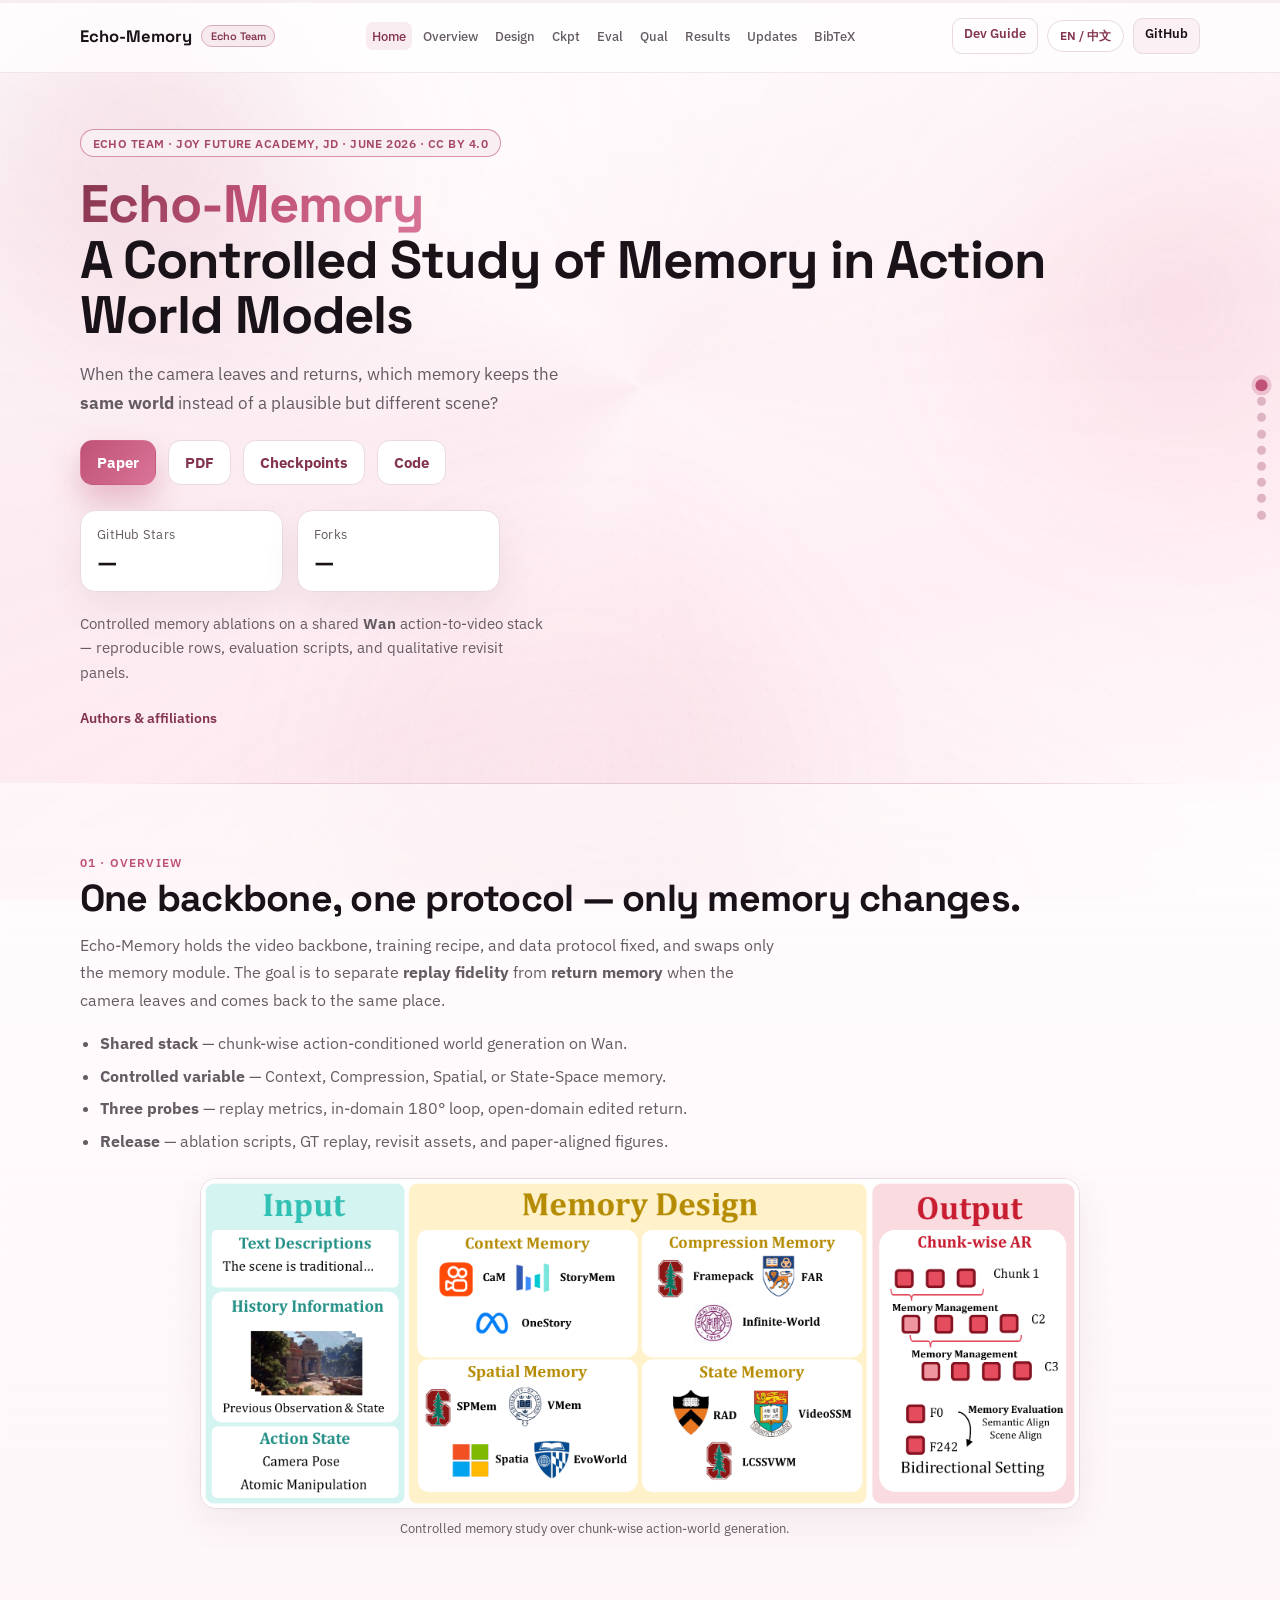
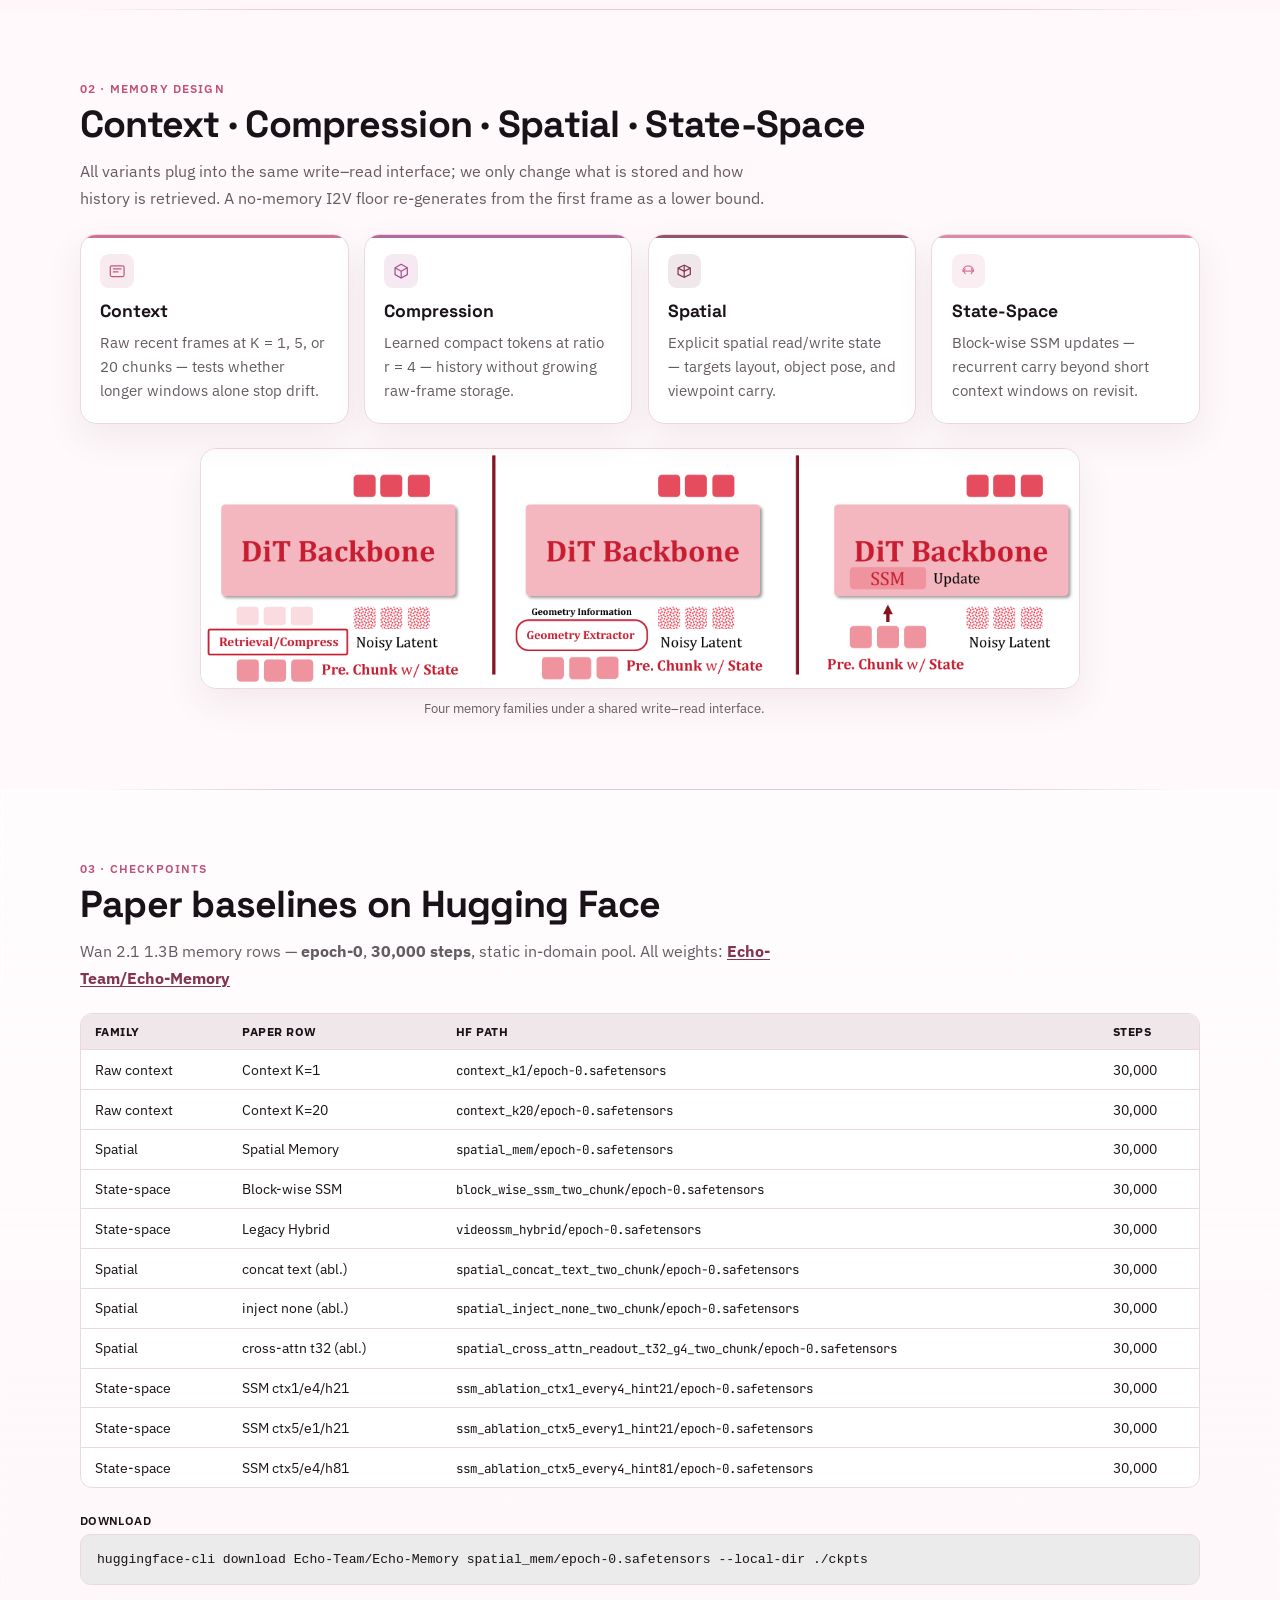
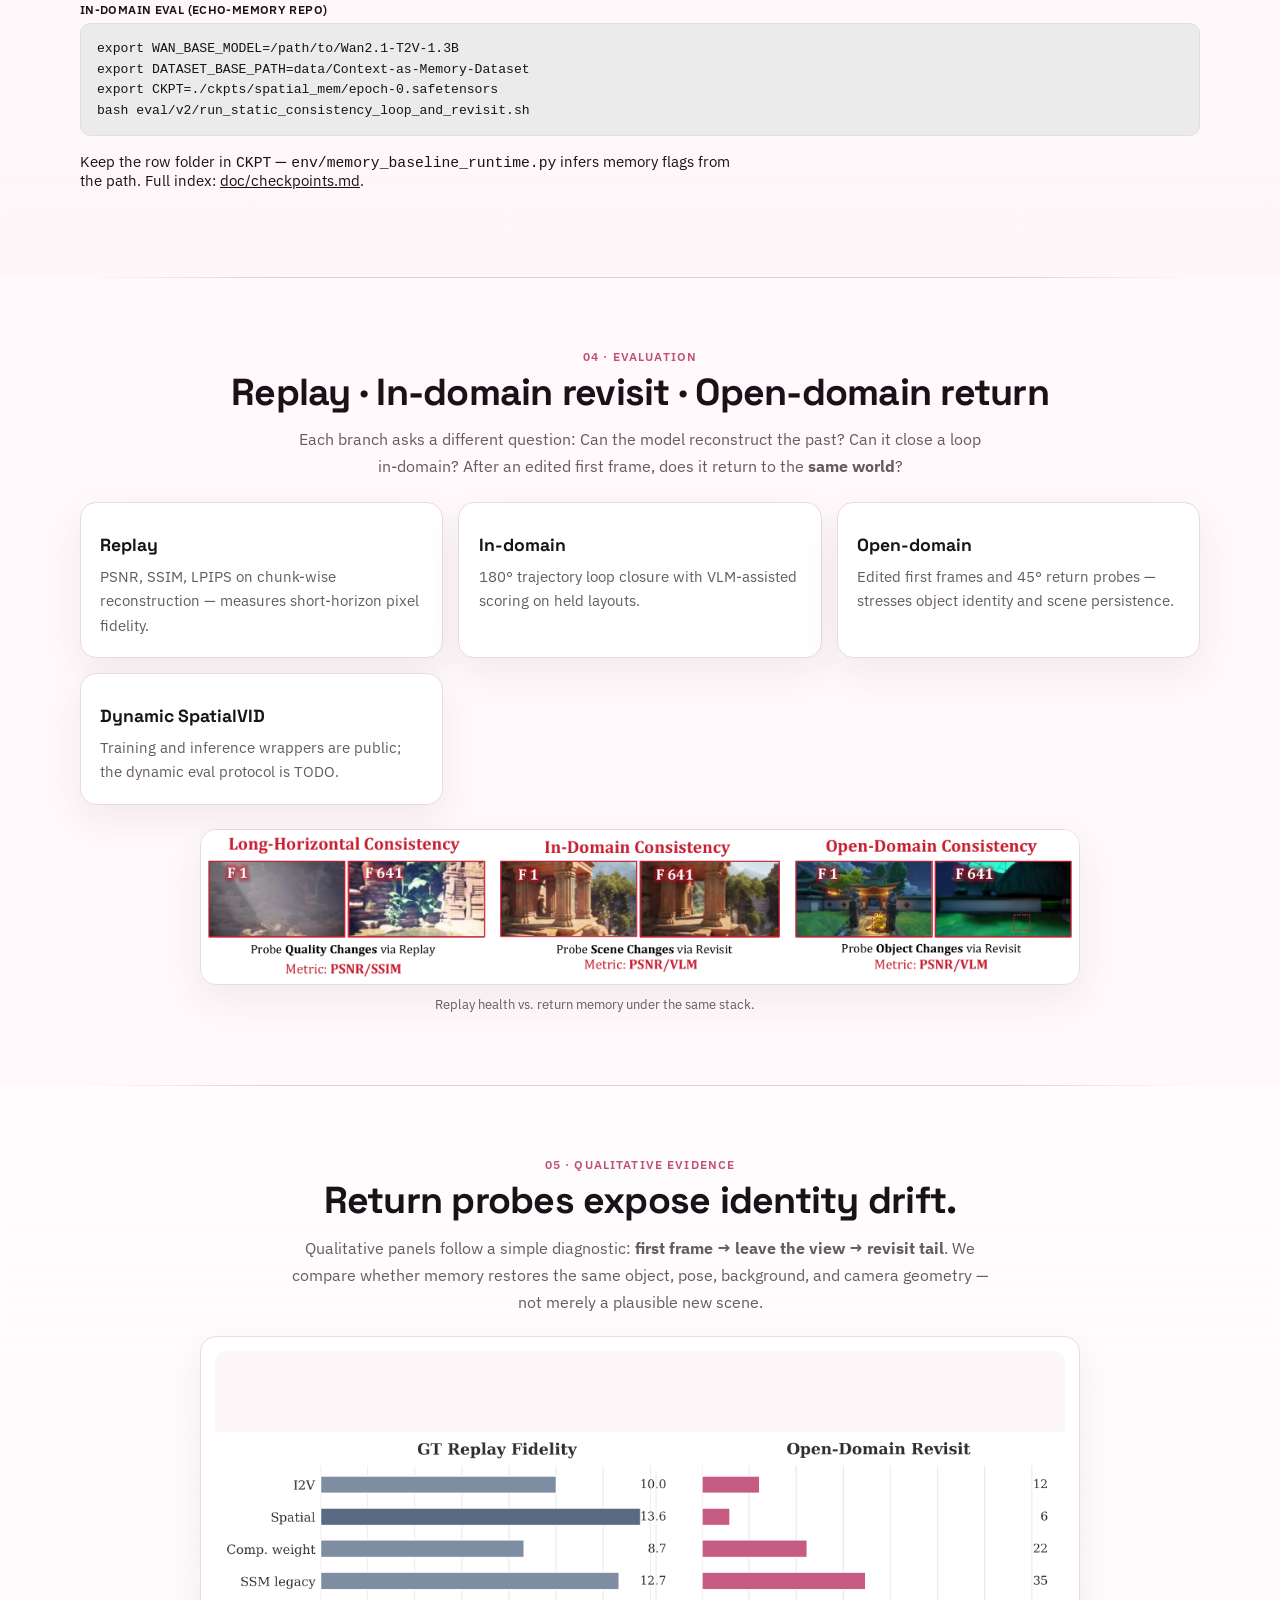
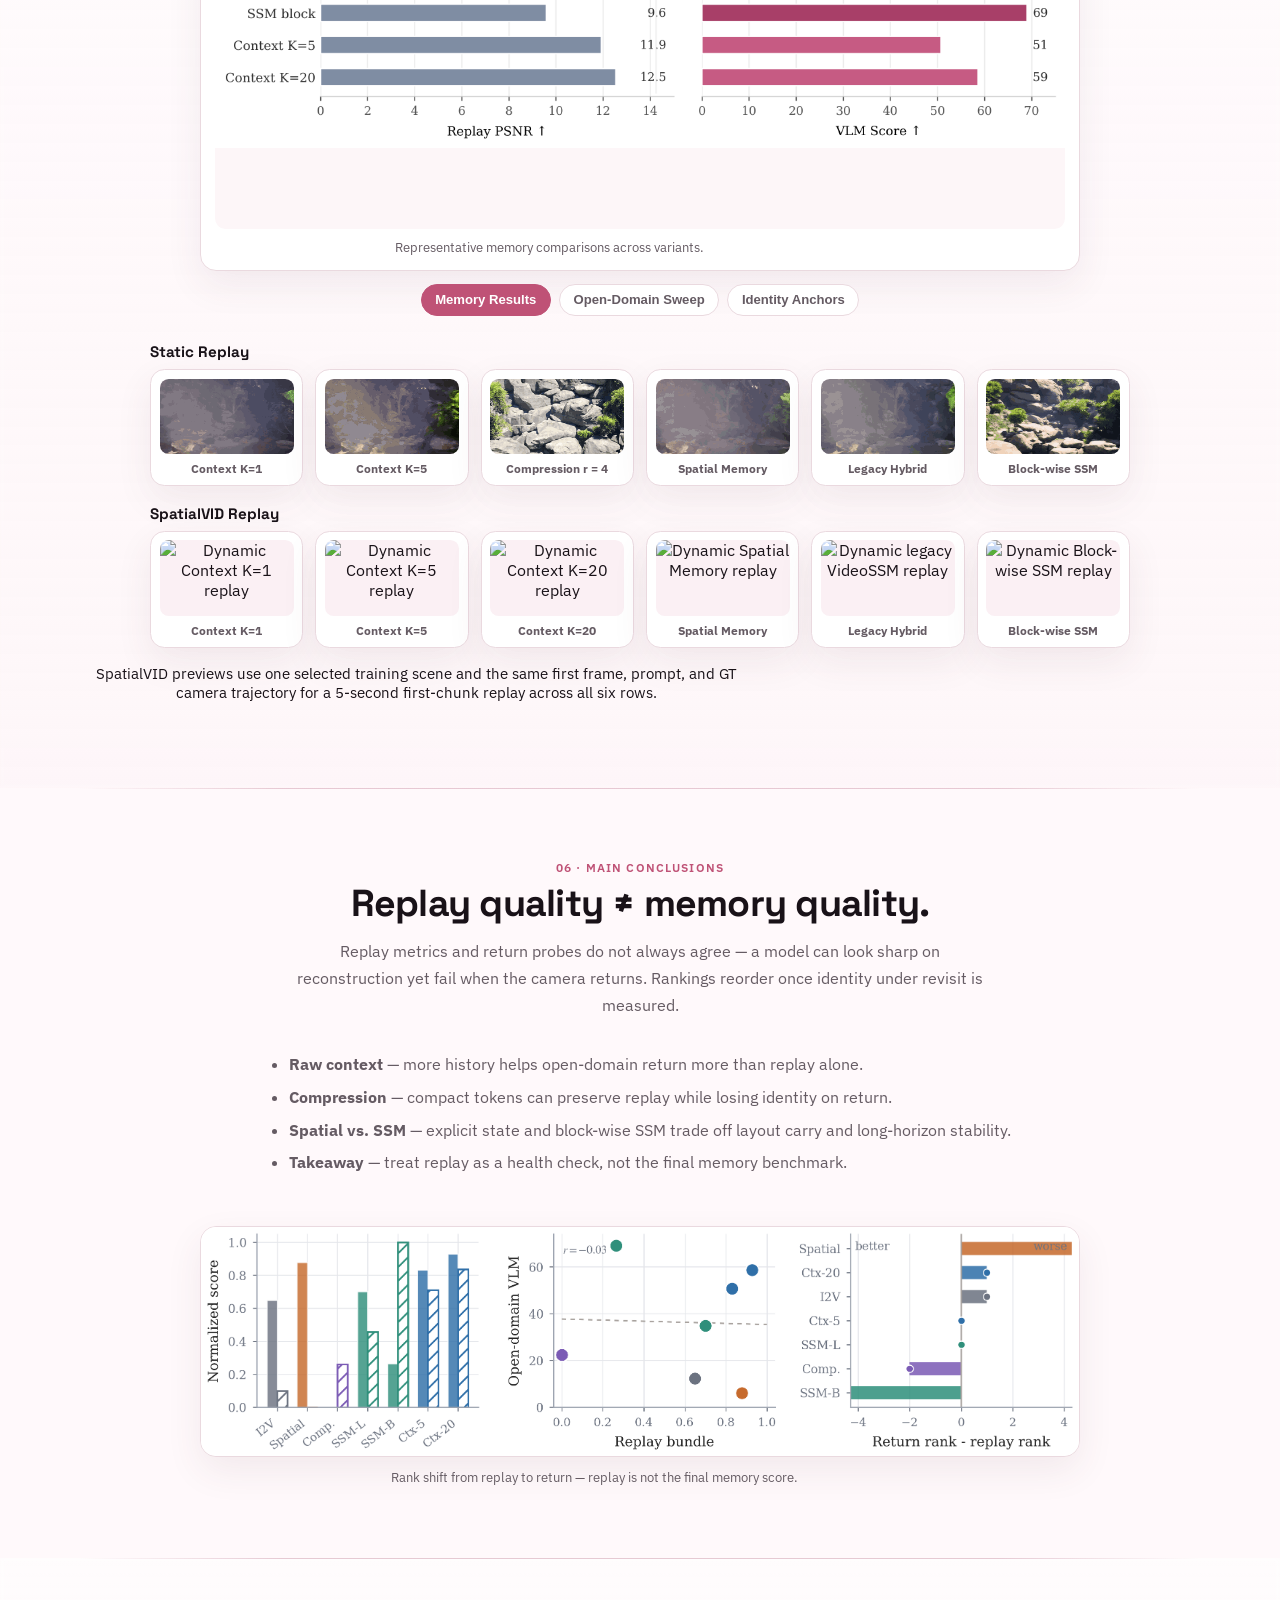
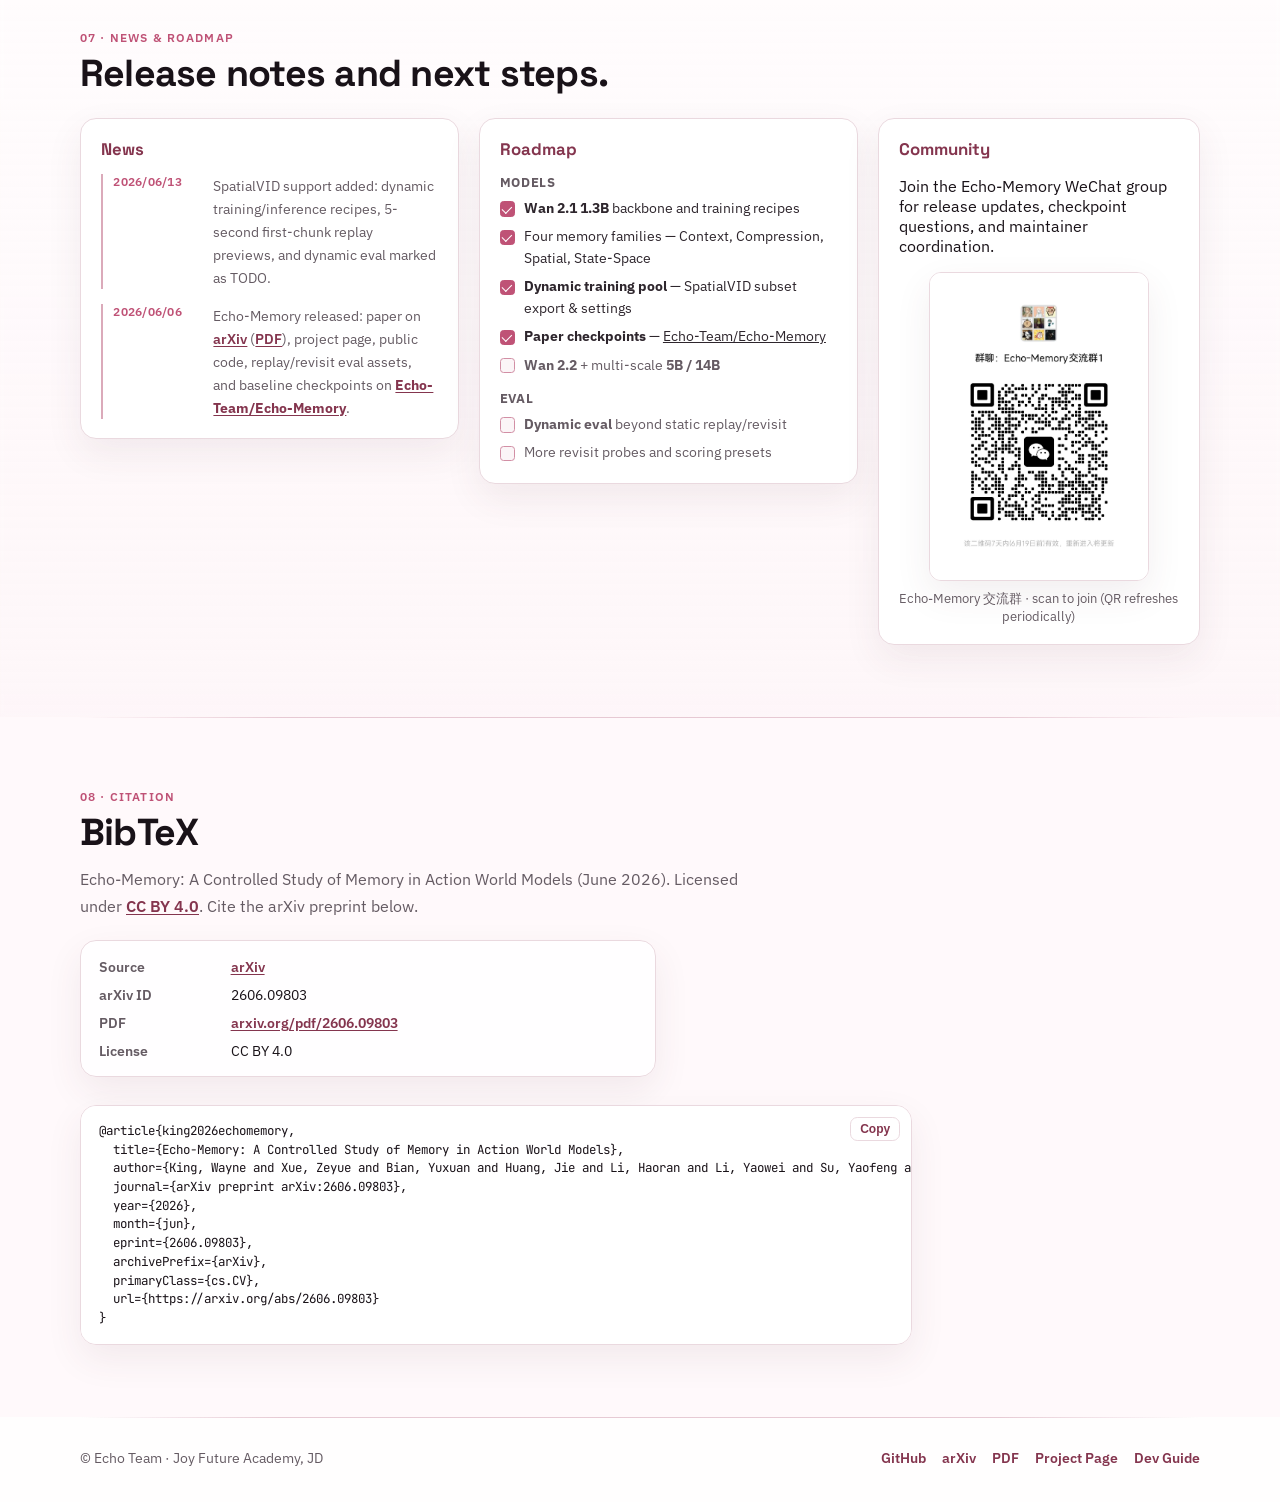
==== docs/index.html @ e94f766c "Correct release news date Co-authored-by: Cursor <cursoragent@cursor.com>" ====
<!DOCTYPE html>
<html lang="en">
<head>
  <meta charset="utf-8" />
  <meta name="viewport" content="width=device-width, initial-scale=1" />
  <title>Echo-Memory | Echo Team</title>
  <meta
    name="description"
    content="Echo-Memory: A controlled study of memory mechanisms in action-conditioned world models."
  />
  <link rel="preconnect" href="https://fonts.googleapis.com" />
  <link rel="preconnect" href="https://fonts.gstatic.com" crossorigin />
  <link
    href="https://fonts.googleapis.com/css2?family=Space+Grotesk:wght@400;500;600;700&family=IBM+Plex+Sans:wght@400;500;600;700&family=JetBrains+Mono:wght@400;600&display=swap"
    rel="stylesheet"
  />
  <link rel="stylesheet" href="style.css?v=dev-i18n-v1" />
</head>
<body>
  <div class="scroll-progress" aria-hidden="true"><span class="scroll-progress__bar"></span></div>
  <!-- arXiv: https://arxiv.org/abs/2606.09803 -->
  <div class="page-shell">
    <div class="ambient-bg" aria-hidden="true">
      <div class="ambient-orb ambient-orb--rose"></div>
      <div class="ambient-orb ambient-orb--blush"></div>
      <div class="ambient-orb ambient-orb--pearl"></div>
      <div class="ambient-shimmer"></div>
    </div>
    <header class="top-nav" role="banner">
      <div class="container top-nav__inner">
        <a class="brand" href="#hero">
          <span class="brand-name">Echo-Memory</span>
          <span class="brand-team">Echo Team</span>
        </a>
        <nav class="nav-links" aria-label="Sections">
          <a class="nav-link" href="#hero" data-nav="hero">Home</a>
          <a class="nav-link" href="#overview" data-nav="overview">Overview</a>
          <a class="nav-link" href="#design" data-nav="design">Design</a>
          <a class="nav-link" href="#checkpoints" data-nav="checkpoints">Checkpoints</a>
          <a class="nav-link" href="#evaluation" data-nav="evaluation">Eval</a>
          <a class="nav-link" href="#evidence" data-nav="evidence">Evidence</a>
          <a class="nav-link" href="#findings" data-nav="findings">Results</a>
          <a class="nav-link" href="#updates" data-nav="updates">Updates</a>
          <a class="nav-link" href="#bibtex" data-nav="bibtex">BibTeX</a>
        </nav>
        <div class="nav-actions">
          <a class="action-btn action-btn--ghost" href="developer.html" data-i18n="nav.developer">Developer Guide</a>
          <button type="button" class="lang-toggle" id="lang-toggle" data-i18n-attr="aria-label:lang.switch" aria-label="Switch language">
            <span data-lang-current>EN</span> / <span data-lang-alt>中文</span>
          </button>
          <a
            class="action-btn"
            href="https://github.com/Echo-Team-Joy-Future-Academy-JD/Echo-Memory"
            target="_blank"
            rel="noopener noreferrer"
            data-i18n="nav.github"
          >GitHub</a>
          <button
            type="button"
            class="nav-toggle"
            aria-expanded="false"
            aria-controls="nav-menu-mobile"
            id="nav-toggle"
          >
            <span class="sr-only">Menu</span>
            <span></span><span></span><span></span>
          </button>
        </div>
      </div>
      <div class="nav-mobile container" id="nav-menu-mobile" hidden>
        <a class="nav-link" href="#hero" data-nav="hero">Home</a>
        <a class="nav-link" href="#overview" data-nav="overview">Overview</a>
        <a class="nav-link" href="#design" data-nav="design">Design</a>
        <a class="nav-link" href="#checkpoints" data-nav="checkpoints">Checkpoints</a>
        <a class="nav-link" href="#evaluation" data-nav="evaluation">Eval</a>
        <a class="nav-link" href="#evidence" data-nav="evidence">Evidence</a>
        <a class="nav-link" href="#findings" data-nav="findings">Results</a>
        <a class="nav-link" href="#updates" data-nav="updates">Updates</a>
        <a class="nav-link" href="developer.html" data-i18n="nav.developer">Developer Guide</a>
        <a class="nav-link" href="#bibtex" data-nav="bibtex">BibTeX</a>
      </div>
    </header>

    <aside class="slide-dots" aria-label="Section navigation">
      <button type="button" class="is-active" data-slide="hero" data-label="Home" aria-label="Home"></button>
      <button type="button" data-slide="overview" data-label="Overview" aria-label="Overview"></button>
      <button type="button" data-slide="design" data-label="Design" aria-label="Design"></button>
      <button type="button" data-slide="checkpoints" data-label="Checkpoints" aria-label="Checkpoints"></button>
      <button type="button" data-slide="evaluation" data-label="Eval" aria-label="Evaluation"></button>
      <button type="button" data-slide="evidence" data-label="Evidence" aria-label="Evidence"></button>
      <button type="button" data-slide="findings" data-label="Results" aria-label="Results"></button>
      <button type="button" data-slide="updates" data-label="Updates" aria-label="Updates"></button>
      <button type="button" data-slide="bibtex" data-label="BibTeX" aria-label="BibTeX"></button>
    </aside>

    <button type="button" class="back-top" id="back-top" data-i18n-attr="aria-label:backtop" aria-label="Back to top" hidden>
      <svg width="18" height="18" viewBox="0 0 24 24" fill="none" aria-hidden="true">
        <path d="M12 19V5M12 5l-6 6M12 5l6 6" stroke="currentColor" stroke-width="2" stroke-linecap="round" stroke-linejoin="round"/>
      </svg>
    </button>

    <div class="lightbox" id="lightbox" hidden role="dialog" aria-modal="true" data-i18n-attr="aria-label:lightbox.label" aria-label="Expanded figure">
      <button type="button" class="lightbox__close" data-i18n-attr="aria-label:lightbox.close" aria-label="Close">&times;</button>
      <figure class="lightbox__inner">
        <img src="" alt="" id="lightbox-img" />
        <figcaption id="lightbox-caption"></figcaption>
      </figure>
    </div>

    <main id="main-content">
      <section id="hero" class="section section--compact reveal" data-section="hero">
        <div class="container hero hero--single">
          <div>
            <div class="hero-badge" data-i18n="hero.badge">Echo Team · Joy Future Academy, JD · June 2026 · CC BY 4.0</div>
            <h1 class="hero-title">
              <span class="hero-highlight">Echo-Memory</span>
              <br />
              <span data-i18n="hero.title.line2">A Controlled Study of Memory in Action World Models</span>
            </h1>
            <p class="hero-subtitle" data-i18n-html="hero.subtitle">
              When the camera leaves and returns, which memory keeps the <strong>same world</strong>
              instead of a plausible but different scene?
            </p>
            <div class="hero-cta-group">
              <a
                class="cta cta--primary"
                href="https://arxiv.org/abs/2606.09803"
                target="_blank"
                rel="noopener noreferrer"
                data-i18n="hero.cta.paper"
              >Paper</a>
              <a
                class="cta cta--secondary"
                href="https://arxiv.org/pdf/2606.09803"
                target="_blank"
                rel="noopener noreferrer"
                data-i18n="hero.cta.pdf"
              >PDF</a>
              <a
                class="cta cta--secondary"
                href="https://huggingface.co/Echo-Team/Echo-Memory"
                target="_blank"
                rel="noopener noreferrer"
                data-i18n="hero.cta.ckpt"
              >Checkpoints</a>
              <a
                class="cta cta--secondary"
                href="https://github.com/Echo-Team-Joy-Future-Academy-JD/Echo-Memory"
                target="_blank"
                rel="noopener noreferrer"
                data-i18n="hero.cta.code"
              >Code</a>
            </div>

            <div class="metrics-grid metrics-grid--duo">
              <a
                class="metric-card"
                href="https://github.com/Echo-Team-Joy-Future-Academy-JD/Echo-Memory/stargazers"
                target="_blank"
                rel="noopener noreferrer"
                data-badge-url="https://img.shields.io/github/stars/Echo-Team-Joy-Future-Academy-JD/Echo-Memory.json"
              >
                <span class="metric-label" data-i18n="hero.metric.stars">GitHub Stars</span>
                <strong class="metric-value" data-metric-value data-fallback="—">—</strong>
              </a>
              <a
                class="metric-card"
                href="https://github.com/Echo-Team-Joy-Future-Academy-JD/Echo-Memory/network/members"
                target="_blank"
                rel="noopener noreferrer"
                data-badge-url="https://img.shields.io/github/forks/Echo-Team-Joy-Future-Academy-JD/Echo-Memory.json"
              >
                <span class="metric-label" data-i18n="hero.metric.forks">Forks</span>
                <strong class="metric-value" data-metric-value data-fallback="—">—</strong>
              </a>
            </div>

            <p class="hero-note" data-i18n-html="hero.note">
              Controlled memory ablations on a shared <strong>Wan</strong> action-to-video stack —
              reproducible rows, evaluation scripts, and qualitative revisit panels.
            </p>

            <details class="authors-fold">
              <summary data-i18n="hero.authors.summary">Authors &amp; affiliations</summary>
              <p class="authors">
                Wayne King, Zeyue Xue, Yuxuan Bian, Jie Huang, Haoran Li, Yaowei Li,
                Yaofeng Su, Yuming Li, Haoyu Wang, Shiyi Zhang, Songchun Zhang,
                Yuwei Niu, Sihan Xu, Junhao Zhuang, Haoyang Huang, Nan Duan
              </p>
              <p class="affiliations" data-i18n="hero.affiliations">
                HKU · Joy Future Academy, JD · CUHK · PKU · Fudan · Tsinghua · HKUST · UMich
              </p>
            </details>
          </div>
        </div>
      </section>

      <section id="overview" class="section reveal" data-section="overview">
        <div class="container">
          <p class="section-kicker" data-i18n="overview.kicker">01 · Overview</p>
          <h2 class="section-title" data-i18n="overview.title">One backbone, one protocol — only memory changes.</h2>
          <p class="section-lead" data-i18n-html="overview.lead">
            Echo-Memory holds the video backbone, training recipe, and data protocol fixed, and
            swaps only the memory module. The goal is to separate <strong>replay fidelity</strong>
            from <strong>return memory</strong> when the camera leaves and comes back to the same place.
          </p>
          <ul class="bullet-list">
            <li data-i18n-html="overview.b1"><strong>Shared stack</strong> — chunk-wise action-conditioned world generation on Wan.</li>
            <li data-i18n-html="overview.b2"><strong>Controlled variable</strong> — Context, Compression, Spatial, or State-Space memory.</li>
            <li data-i18n-html="overview.b3"><strong>Three probes</strong> — replay metrics, in-domain 180° loop, open-domain edited return.</li>
            <li data-i18n-html="overview.b4"><strong>Release</strong> — ablation scripts, GT replay, revisit assets, and paper-aligned figures.</li>
          </ul>
          <figure class="section-figure" data-zoomable>
            <img src="assets/figure_1_abs_framework.png?v=fig1-crop" data-i18n-attr="alt:overview.fig.alt" alt="Echo-Memory framework overview" />
            <figcaption data-i18n-html="overview.fig.cap">Controlled memory study over chunk-wise action-world generation. <span class="zoom-hint">Click to expand</span></figcaption>
          </figure>
        </div>
      </section>

      <section id="design" class="section reveal" data-section="design">
        <div class="container">
          <p class="section-kicker" data-i18n="design.kicker">02 · Memory Design</p>
          <h2 class="section-title" data-i18n="design.title">Context · Compression · Spatial · State-Space</h2>
          <p class="section-lead" data-i18n="design.lead">
            All variants plug into the same write–read interface; we only change what is stored and how
            history is retrieved. A no-memory I2V floor re-generates from the first frame as a lower bound.
          </p>
          <div class="feature-grid">
            <article class="card card--accent" data-accent="context">
              <div class="card-icon" aria-hidden="true">
                <svg viewBox="0 0 24 24" fill="none"><rect x="3" y="5" width="18" height="14" rx="2" stroke="currentColor" stroke-width="1.6"/><path d="M7 9h10M7 13h6" stroke="currentColor" stroke-width="1.6" stroke-linecap="round"/></svg>
              </div>
              <h3 data-i18n="design.context.title">Context</h3>
              <p data-i18n="design.context.body">Raw recent frames at K = 1, 5, or 20 chunks — tests whether longer windows alone stop drift.</p>
            </article>
            <article class="card card--accent" data-accent="compression">
              <div class="card-icon" aria-hidden="true">
                <svg viewBox="0 0 24 24" fill="none"><path d="M12 3l8 4.5v9L12 21l-8-4.5v-9L12 3z" stroke="currentColor" stroke-width="1.6"/><path d="M12 12l8-4.5M12 12v9M12 12L4 7.5" stroke="currentColor" stroke-width="1.6"/></svg>
              </div>
              <h3 data-i18n="design.compression.title">Compression</h3>
              <p data-i18n="design.compression.body">Learned compact tokens at ratio r = 4 — history without growing raw-frame storage.</p>
            </article>
            <article class="card card--accent" data-accent="spatial">
              <div class="card-icon" aria-hidden="true">
                <svg viewBox="0 0 24 24" fill="none"><path d="M4 8l8-4 8 4v8l-8 4-8-4V8z" stroke="currentColor" stroke-width="1.6"/><path d="M12 4v16M4 8l8 4 8-4" stroke="currentColor" stroke-width="1.6"/></svg>
              </div>
              <h3 data-i18n="design.spatial.title">Spatial</h3>
              <p data-i18n="design.spatial.body">Explicit spatial read/write state — targets layout, object pose, and viewpoint carry.</p>
            </article>
            <article class="card card--accent" data-accent="ssm">
              <div class="card-icon" aria-hidden="true">
                <svg viewBox="0 0 24 24" fill="none"><path d="M5 12a7 7 0 0114 0" stroke="currentColor" stroke-width="1.6" stroke-linecap="round"/><path d="M8 12h8M16 9l2 3-2 3M8 9l-2 3 2 3" stroke="currentColor" stroke-width="1.6" stroke-linecap="round" stroke-linejoin="round"/></svg>
              </div>
              <h3 data-i18n="design.ssm.title">State-Space</h3>
              <p data-i18n="design.ssm.body">Block-wise SSM updates — recurrent carry beyond short context windows on revisit.</p>
            </article>
          </div>
          <figure class="section-figure" data-zoomable>
            <img src="assets/figure_2_mem_overview.png" data-i18n-attr="alt:design.fig.alt" alt="Memory design matrix" />
            <figcaption data-i18n-html="design.fig.cap">Four memory families under a shared write–read interface. <span class="zoom-hint">Click to expand</span></figcaption>
          </figure>
        </div>
      </section>

      <section id="checkpoints" class="section reveal" data-section="checkpoints">
        <div class="container">
          <p class="section-kicker" data-i18n="ckpt.kicker">03 · Checkpoints</p>
          <h2 class="section-title" data-i18n="ckpt.title">Paper baselines on Hugging Face</h2>
          <p class="section-lead" data-i18n-html="ckpt.lead">
            Wan 2.1 1.3B memory rows — <strong>epoch-0</strong>, <strong>30,000 steps</strong>, static in-domain pool.
            All weights:
            <a href="https://huggingface.co/Echo-Team/Echo-Memory" target="_blank" rel="noopener noreferrer"><strong>Echo-Team/Echo-Memory</strong></a>
          </p>
          <div class="table-wrap">
            <table class="ckpt-table">
              <thead>
                <tr>
                  <th data-i18n="ckpt.th.family">Family</th>
                  <th data-i18n="ckpt.th.row">Paper row</th>
                  <th data-i18n="ckpt.th.path">HF path</th>
                  <th data-i18n="ckpt.th.steps">Steps</th>
                </tr>
              </thead>
              <tbody>
                <tr><td>Raw context</td><td>Context K=1</td><td><code>context_k1/epoch-0.safetensors</code></td><td>30,000</td></tr>
                <tr><td>Raw context</td><td>Context K=20</td><td><code>context_k20/epoch-0.safetensors</code></td><td>30,000</td></tr>
                <tr><td>Spatial</td><td>Spatial Memory</td><td><code>spatial_mem/epoch-0.safetensors</code></td><td>30,000</td></tr>
                <tr><td>State-space</td><td>Block-wise SSM</td><td><code>block_wise_ssm_two_chunk/epoch-0.safetensors</code></td><td>30,000</td></tr>
                <tr><td>State-space</td><td>Legacy Hybrid</td><td><code>videossm_hybrid/epoch-0.safetensors</code></td><td>30,000</td></tr>
                <tr><td>Spatial</td><td>concat text (abl.)</td><td><code>spatial_concat_text_two_chunk/epoch-0.safetensors</code></td><td>30,000</td></tr>
                <tr><td>Spatial</td><td>inject none (abl.)</td><td><code>spatial_inject_none_two_chunk/epoch-0.safetensors</code></td><td>30,000</td></tr>
                <tr><td>Spatial</td><td>cross-attn t32 (abl.)</td><td><code>spatial_cross_attn_readout_t32_g4_two_chunk/epoch-0.safetensors</code></td><td>30,000</td></tr>
                <tr><td>State-space</td><td>SSM ctx1/e4/h21</td><td><code>ssm_ablation_ctx1_every4_hint21/epoch-0.safetensors</code></td><td>30,000</td></tr>
                <tr><td>State-space</td><td>SSM ctx5/e1/h21</td><td><code>ssm_ablation_ctx5_every1_hint21/epoch-0.safetensors</code></td><td>30,000</td></tr>
                <tr><td>State-space</td><td>SSM ctx5/e4/h81</td><td><code>ssm_ablation_ctx5_every4_hint81/epoch-0.safetensors</code></td><td>30,000</td></tr>
              </tbody>
            </table>
          </div>
          <div class="code-block-wrap">
            <p class="code-block-label" data-i18n="ckpt.label.download">Download</p>
            <pre class="code-block"><code>huggingface-cli download Echo-Team/Echo-Memory spatial_mem/epoch-0.safetensors --local-dir ./ckpts</code></pre>
          </div>
          <div class="code-block-wrap">
            <p class="code-block-label" data-i18n="ckpt.label.eval">In-domain eval (Echo-Memory repo)</p>
            <pre class="code-block"><code>export WAN_BASE_MODEL=/path/to/Wan2.1-T2V-1.3B
export DATASET_BASE_PATH=data/Context-as-Memory-Dataset
export CKPT=./ckpts/spatial_mem/epoch-0.safetensors
bash eval/v2/run_static_consistency_loop_and_revisit.sh</code></pre>
          </div>
          <p class="section-note" data-i18n-html="ckpt.note">
            Keep the row folder in <code>CKPT</code> — <code>env/memory_baseline_runtime.py</code> infers memory flags from the path.
            Full index:
            <a href="https://github.com/Echo-Team-Joy-Future-Academy-JD/Echo-Memory/blob/main/doc/checkpoints.md" target="_blank" rel="noopener noreferrer">doc/checkpoints.md</a>.
          </p>
        </div>
      </section>

      <section id="evaluation" class="section section--center reveal" data-section="evaluation">
        <div class="container">
          <p class="section-kicker" data-i18n="eval.kicker">04 · Evaluation</p>
          <h2 class="section-title" data-i18n="eval.title">Replay · In-domain revisit · Open-domain return</h2>
          <p class="section-lead" data-i18n-html="eval.lead">
            Each branch asks a different question: Can the model reconstruct the past? Can it close a loop
            in-domain? After an edited first frame, does it return to the <strong>same world</strong>?
          </p>
          <div class="feature-grid feature-grid--three">
            <article class="card">
              <h3 data-i18n="eval.replay.title">Replay</h3>
              <p data-i18n="eval.replay.body">PSNR, SSIM, LPIPS on chunk-wise reconstruction — measures short-horizon pixel fidelity.</p>
            </article>
            <article class="card">
              <h3 data-i18n="eval.indomain.title">In-domain</h3>
              <p data-i18n="eval.indomain.body">180° trajectory loop closure with VLM-assisted scoring on held layouts.</p>
            </article>
            <article class="card">
              <h3 data-i18n="eval.opendomain.title">Open-domain</h3>
              <p data-i18n="eval.opendomain.body">Edited first frames and 45° return probes — stresses object identity and scene persistence.</p>
            </article>
            <article class="card">
              <h3 data-i18n="eval.dynamic.title">Dynamic SpatialVID</h3>
              <p data-i18n="eval.dynamic.body">Training and inference wrappers are public; the dynamic eval protocol is TODO.</p>
            </article>
          </div>
          <figure class="section-figure" data-zoomable>
            <img src="assets/figure_3_mem_eval.png" data-i18n-attr="alt:eval.fig.alt" alt="Three-branch evaluation summary" />
            <figcaption data-i18n-html="eval.fig.cap">Replay health vs. return memory under the same stack. <span class="zoom-hint">Click to expand</span></figcaption>
          </figure>
        </div>
      </section>

      <section id="evidence" class="section section--center reveal" data-section="evidence">
        <div class="container">
          <p class="section-kicker" data-i18n="evidence.kicker">05 · Qualitative Evidence</p>
          <h2 class="section-title" data-i18n="evidence.title">Return probes expose identity drift.</h2>
          <p class="section-lead" data-i18n-html="evidence.lead">
            Qualitative panels follow a simple diagnostic: <strong>first frame → leave the view → revisit tail</strong>.
            We compare whether memory restores the same object, pose, background, and camera geometry —
            not merely a plausible new scene.
          </p>
          <div class="qual-viewer" data-qual-viewer>
            <figure class="qual-stage" data-zoomable>
              <div class="qual-stage__media">
                <img
                  data-qual-image
                  class="is-active"
                  src="assets/representative_memory_results.png"
                  alt="Representative memory comparisons"
                />
              </div>
              <figcaption data-qual-caption data-i18n-html="evidence.cap1">Representative memory comparisons across variants. <span class="zoom-hint">Click to expand</span></figcaption>
            </figure>
            <div class="qual-chips" role="tablist" aria-label="Evidence panels">
              <button
                class="qual-chip is-active"
                type="button"
                role="tab"
                aria-selected="true"
                data-src="assets/representative_memory_results.png"
                data-alt="Representative memory comparisons"
                data-caption-key="evidence.cap1"
                data-caption="Representative memory comparisons across variants."
              >Memory Results</button>
              <button
                class="qual-chip"
                type="button"
                role="tab"
                aria-selected="false"
                data-src="assets/representative_sweep_panel.png"
                data-alt="Open-domain return sweep"
                data-caption="Open-domain return sweep across the design matrix."
              >Open-Domain Sweep</button>
              <button
                class="qual-chip"
                type="button"
                role="tab"
                aria-selected="false"
                data-src="assets/open_domain_revisit_panel.png"
                data-alt="Edited first frames"
                data-caption="Edited first frames for open-domain return probes."
              >Identity Anchors</button>
            </div>
          </div>
          <div class="demo-grid" aria-label="Static and SpatialVID replay demos">
            <h3 class="demo-grid__label">Static Replay</h3>
            <figure>
              <img src="assets/readme_previews/context_k1_replay_gt.gif" alt="Static Context K=1 replay">
              <figcaption>Context K=1</figcaption>
            </figure>
            <figure>
              <img src="assets/readme_previews/context_k5_replay_gt.gif" alt="Static Context K=5 replay">
              <figcaption>Context K=5</figcaption>
            </figure>
            <figure>
              <img src="assets/readme_previews/framepack_len_r4_replay_gt.gif" alt="Static Compression r=4 replay">
              <figcaption>Compression r = 4</figcaption>
            </figure>
            <figure>
              <img src="assets/readme_previews/spatial_memory_replay_gt.gif" alt="Static Spatial Memory replay">
              <figcaption>Spatial Memory</figcaption>
            </figure>
            <figure>
              <img src="assets/readme_previews/ssm_legacy_replay_gt.gif" alt="Static legacy VideoSSM replay">
              <figcaption>Legacy Hybrid</figcaption>
            </figure>
            <figure>
              <img src="assets/readme_previews/ssm_blockwise_replay_gt.gif" alt="Static Block-wise SSM replay">
              <figcaption>Block-wise SSM</figcaption>
            </figure>
            <h3 class="demo-grid__label">SpatialVID Replay</h3>
            <figure>
              <img src="assets/readme_previews/dyn_context_k1_replay.gif" alt="Dynamic Context K=1 replay">
              <figcaption>Context K=1</figcaption>
            </figure>
            <figure>
              <img src="assets/readme_previews/dyn_context_k5_replay.gif" alt="Dynamic Context K=5 replay">
              <figcaption>Context K=5</figcaption>
            </figure>
            <figure>
              <img src="assets/readme_previews/dyn_context_k20_replay.gif" alt="Dynamic Context K=20 replay">
              <figcaption>Context K=20</figcaption>
            </figure>
            <figure>
              <img src="assets/readme_previews/dyn_spatial_memory_replay.gif" alt="Dynamic Spatial Memory replay">
              <figcaption>Spatial Memory</figcaption>
            </figure>
            <figure>
              <img src="assets/readme_previews/dyn_ssm_legacy_replay.gif" alt="Dynamic legacy VideoSSM replay">
              <figcaption>Legacy Hybrid</figcaption>
            </figure>
            <figure>
              <img src="assets/readme_previews/dyn_ssm_blockwise_replay.gif" alt="Dynamic Block-wise SSM replay">
              <figcaption>Block-wise SSM</figcaption>
            </figure>
          </div>
          <p class="section-note" data-i18n="evidence.dynamic.note">
            Dynamic previews use one randomly selected training scene replayed with the same first frame, prompt, and GT camera trajectory across all six rows.
          </p>
        </div>
      </section>

      <section id="findings" class="section section--center reveal" data-section="findings">
        <div class="container">
          <p class="section-kicker" data-i18n="findings.kicker">06 · Main Conclusions</p>
          <h2 class="section-title" data-i18n="findings.title">Replay quality ≠ memory quality.</h2>
          <p class="section-lead" data-i18n="findings.lead">
            Replay metrics and return probes do not always agree — a model can look sharp on reconstruction
            yet fail when the camera returns. Rankings reorder once identity under revisit is measured.
          </p>
          <ul class="bullet-list bullet-list--center">
            <li data-i18n-html="findings.b1"><strong>Raw context</strong> — more history helps open-domain return more than replay alone.</li>
            <li data-i18n-html="findings.b2"><strong>Compression</strong> — compact tokens can preserve replay while losing identity on return.</li>
            <li data-i18n-html="findings.b3"><strong>Spatial vs. SSM</strong> — explicit state and block-wise SSM trade off layout carry and long-horizon stability.</li>
            <li data-i18n-html="findings.b4"><strong>Takeaway</strong> — treat replay as a health check, not the final memory benchmark.</li>
          </ul>
          <figure class="section-figure" data-zoomable>
            <img src="assets/replay_revisit_metric_alignment.png" alt="Replay vs revisit metrics" />
            <figcaption data-i18n-html="findings.fig.cap">Rank shift from replay to return — replay is not the final memory score. <span class="zoom-hint">Click to expand</span></figcaption>
          </figure>
        </div>
      </section>

      <section id="updates" class="section reveal" data-section="updates">
        <div class="container">
          <p class="section-kicker" data-i18n="updates.kicker">07 · News &amp; Roadmap</p>
          <h2 class="section-title" data-i18n="updates.title">Release notes and next steps.</h2>

          <div class="updates-grid">
            <div class="updates-panel">
              <h3 class="updates-heading" data-i18n="updates.news">News</h3>
              <ul class="news-feed">
                <li class="news-item">
                  <time datetime="2026-06-13">2026/06/13</time>
                  <p data-i18n-html="updates.news0">
                    SpatialVID support added: dynamic training/inference recipes, 5-second first-chunk replay previews, and dynamic eval TODO.
                  </p>
                </li>
                <li class="news-item">
                  <time datetime="2026-06-06">2026/06/06</time>
                  <p data-i18n-html="updates.news1">
                    Echo-Memory released: paper, project page, public code, replay/revisit eval assets, and baseline checkpoints.
                  </p>
                </li>
              </ul>
            </div>

            <div class="updates-panel">
              <h3 class="updates-heading" data-i18n="updates.roadmap">Roadmap</h3>
              <div class="todo-groups">
                <article class="todo-group">
                  <h4 data-i18n="updates.models">Models</h4>
                  <ul class="todo-list">
                    <li class="is-done">
                      <span class="todo-check is-done" aria-hidden="true"></span>
                      <span data-i18n-html="updates.rm1"><strong>Wan 2.1 1.3B</strong> backbone and training recipes</span>
                    </li>
                    <li class="is-done">
                      <span class="todo-check is-done" aria-hidden="true"></span>
                      <span data-i18n="updates.rm2">Four memory families — Context, Compression, Spatial, State-Space</span>
                    </li>
                    <li class="is-done">
                      <span class="todo-check is-done" aria-hidden="true"></span>
                      <span data-i18n-html="updates.rm3"><strong>Dynamic training pool</strong> — SpatialVID subset export &amp; settings</span>
                    </li>
                    <li class="is-done">
                      <span class="todo-check is-done" aria-hidden="true"></span>
                      <span data-i18n-html="updates.rm4"><strong>Paper checkpoints</strong> — <a href="https://huggingface.co/Echo-Team/Echo-Memory" target="_blank" rel="noopener noreferrer">Echo-Team/Echo-Memory</a></span>
                    </li>
                    <li>
                      <span class="todo-check" aria-hidden="true"></span>
                      <span data-i18n-html="updates.rm5"><strong>Wan 2.2</strong> + multi-scale <strong>5B / 14B</strong></span>
                    </li>
                  </ul>
                </article>
                <article class="todo-group">
                  <h4 data-i18n="updates.eval">Eval</h4>
                  <ul class="todo-list">
                    <li>
                      <span class="todo-check" aria-hidden="true"></span>
                      <span data-i18n-html="updates.re1"><strong>Dynamic eval</strong> beyond static replay/revisit</span>
                    </li>
                    <li>
                      <span class="todo-check" aria-hidden="true"></span>
                      <span data-i18n="updates.re2">More revisit probes and scoring presets</span>
                    </li>
                  </ul>
                </article>
              </div>
            </div>

            <div class="updates-panel community-panel">
              <h3 class="updates-heading" data-i18n="community.title">Community</h3>
              <p data-i18n="community.lead">Join the Echo-Memory WeChat group for release updates, checkpoint questions, and maintainer coordination.</p>
              <figure class="wechat-qr">
                <img
                  class="wechat-qr__photo"
                  src="assets/wechat_group_qrcode.jpg?v=full"
                  width="1166"
                  height="1640"
                  alt="Echo-Memory WeChat group QR code"
                  data-i18n-attr="alt:community.qr.alt"
                />
                <figcaption data-i18n="community.qr.caption">Echo-Memory 交流群 · scan to join (QR refreshes periodically)</figcaption>
              </figure>
            </div>
          </div>
        </div>
      </section>

      <section id="bibtex" class="section reveal" data-section="bibtex">
        <div class="container">
          <p class="section-kicker" data-i18n="bibtex.kicker">08 · Citation</p>
          <h2 class="section-title" data-i18n="bibtex.title">BibTeX</h2>
          <p class="section-lead" data-i18n-html="bibtex.lead">
            Echo-Memory: A Controlled Study of Memory in Action World Models (June 2026).
            Licensed under
            <a href="https://creativecommons.org/licenses/by/4.0/" target="_blank" rel="noopener noreferrer">CC BY 4.0</a>.
            Cite the arXiv preprint below.
          </p>
          <div class="cite-switcher">
            <div class="cite-panel is-active">
              <dl class="pub-meta">
                <div class="pub-meta__row">
                  <dt data-i18n="bibtex.source">Source</dt>
                  <dd>
                    <a href="https://arxiv.org/abs/2606.09803" target="_blank" rel="noopener noreferrer">arXiv</a>
                  </dd>
                </div>
                <div class="pub-meta__row">
                  <dt data-i18n="bibtex.arxivid">arXiv ID</dt>
                  <dd>2606.09803</dd>
                </div>
                <div class="pub-meta__row">
                  <dt data-i18n="bibtex.pdf">PDF</dt>
                  <dd>
                    <a href="https://arxiv.org/pdf/2606.09803" target="_blank" rel="noopener noreferrer">arxiv.org/pdf/2606.09803</a>
                  </dd>
                </div>
                <div class="pub-meta__row">
                  <dt data-i18n="bibtex.license">License</dt>
                  <dd>CC BY 4.0</dd>
                </div>
              </dl>
              <div class="bibtex-wrap">
                <button type="button" class="copy-btn" data-copy-target="bibtex-arxiv-block" data-i18n="bibtex.copy">Copy</button>
                <pre class="bibtex" id="bibtex-arxiv-block"><code>@article{king2026echomemory,
  title={Echo-Memory: A Controlled Study of Memory in Action World Models},
  author={King, Wayne and Xue, Zeyue and Bian, Yuxuan and Huang, Jie and Li, Haoran and Li, Yaowei and Su, Yaofeng and Li, Yuming and Wang, Haoyu and Zhang, Shiyi and Zhang, Songchun and Niu, Yuwei and Xu, Sihan and Zhuang, Junhao and Huang, Haoyang and Duan, Nan},
  journal={arXiv preprint arXiv:2606.09803},
  year={2026},
  month={jun},
  eprint={2606.09803},
  archivePrefix={arXiv},
  primaryClass={cs.CV},
  url={https://arxiv.org/abs/2606.09803}
}</code></pre>
              </div>
            </div>
          </div>
        </div>
      </section>
    </main>

    <footer class="footer">
      <div class="container footer-row">
        <div>
          <p class="footer-copy" data-i18n="footer.copy">© Echo Team · Joy Future Academy, JD</p>
        </div>
        <div class="footer-links">
          <a href="https://github.com/Echo-Team-Joy-Future-Academy-JD/Echo-Memory">GitHub</a>
          <a href="https://arxiv.org/abs/2606.09803" target="_blank" rel="noopener noreferrer">arXiv</a>
          <a href="https://arxiv.org/pdf/2606.09803" target="_blank" rel="noopener noreferrer">PDF</a>
          <a href="https://echo-team-joy-future-academy-jd.github.io/Echo-Memory/" data-i18n="footer.pp">Project Page</a>
          <a href="developer.html" data-i18n="nav.developer">Developer Guide</a>
        </div>
        <p class="build-id" hidden aria-hidden="true">site-build-main</p>
      </div>
    </footer>
  </div>

  <script src="i18n.js?v=lang-v2"></script>
  <script src="i18n-runtime.js?v=lang-v2"></script>
  <script src="site.js?v=lang-v1" defer></script>
</body>
</html>
---- docs/style.css ----
:root {
  --bg: #fffcfd;
  --bg-soft: #fff5f8;
  --surface: #ffffff;
  --surface-2: #fbf0f4;
  --text: #191218;
  --text-soft: #655b63;
  --border: #ead9df;
  --brand: #bf5276;
  --brand-2: #d97498;
  --accent: #84354e;
  --ring: rgba(191, 82, 118, 0.28);
  --shadow: 0 14px 36px rgba(93, 45, 61, 0.08);
  --shadow-lg: 0 22px 48px rgba(93, 45, 61, 0.12);
  --nav-h: 72px;
  --figure-max: 880px;
  --ease-out: cubic-bezier(0.22, 1, 0.36, 1);
}

*,
*::before,
*::after {
  box-sizing: border-box;
}

html {
  scroll-behavior: smooth;
  scroll-snap-type: y proximity;
  scroll-padding-top: var(--nav-h);
}

body {
  margin: 0;
  font-family: "IBM Plex Sans", system-ui, -apple-system, "Segoe UI", Roboto, sans-serif;
  color: var(--text);
  background-color: #fff9fb;
  min-height: 100vh;
}

a {
  color: inherit;
}

img {
  max-width: 100%;
  display: block;
}

.sr-only {
  position: absolute;
  width: 1px;
  height: 1px;
  padding: 0;
  margin: -1px;
  overflow: hidden;
  clip: rect(0, 0, 0, 0);
  border: 0;
}

.page-shell {
  position: relative;
  width: 100%;
  overflow-x: hidden;
  isolation: isolate;
}

#main-content {
  width: 100%;
  position: relative;
  z-index: 1;
}

/* Ambient background — layered gradients + slow motion */
.ambient-bg {
  position: fixed;
  inset: 0;
  z-index: -3;
  pointer-events: none;
  overflow: hidden;
  background: linear-gradient(
    165deg,
    #fffcfd 0%,
    #fff6f9 38%,
    #fff0f5 68%,
    #fffbfc 100%
  );
}

.ambient-orb {
  position: absolute;
  border-radius: 50%;
  filter: blur(72px);
  opacity: 0.55;
  will-change: transform;
}

.ambient-orb--rose {
  width: min(58vw, 520px);
  height: min(58vw, 520px);
  top: -12%;
  left: -8%;
  background: radial-gradient(
    circle,
    rgba(191, 82, 118, 0.42) 0%,
    rgba(191, 82, 118, 0.12) 45%,
    transparent 70%
  );
  animation: orbDriftRose 22s ease-in-out infinite;
}

.ambient-orb--blush {
  width: min(50vw, 460px);
  height: min(50vw, 460px);
  top: 8%;
  right: -10%;
  background: radial-gradient(
    circle,
    rgba(217, 116, 152, 0.38) 0%,
    rgba(255, 182, 198, 0.14) 50%,
    transparent 72%
  );
  animation: orbDriftBlush 26s ease-in-out infinite;
}

.ambient-orb--pearl {
  width: min(64vw, 580px);
  height: min(64vw, 580px);
  bottom: -18%;
  left: 22%;
  background: radial-gradient(
    circle,
    rgba(255, 220, 230, 0.5) 0%,
    rgba(191, 82, 118, 0.1) 40%,
    transparent 68%
  );
  animation: orbDriftPearl 30s ease-in-out infinite;
}

.ambient-shimmer {
  position: absolute;
  inset: -20%;
  background: conic-gradient(
    from 200deg at 50% 45%,
    transparent 0deg,
    rgba(191, 82, 118, 0.06) 55deg,
    transparent 110deg,
    rgba(217, 116, 152, 0.05) 200deg,
    transparent 280deg,
    rgba(255, 200, 215, 0.04) 330deg,
    transparent 360deg
  );
  animation: shimmerRotate 48s linear infinite;
  opacity: 0.9;
}

.page-shell::before {
  content: "";
  position: fixed;
  inset: 0;
  pointer-events: none;
  opacity: 0.2;
  background-image: radial-gradient(circle, rgba(191, 82, 118, 0.11) 1px, transparent 1px);
  background-size: 26px 26px;
  z-index: -2;
  animation: gridPulse 8s ease-in-out infinite;
}

.page-shell::after {
  content: "";
  position: fixed;
  inset: 0;
  pointer-events: none;
  z-index: -1;
  background:
    radial-gradient(ellipse 120% 80% at 50% 0%, rgba(255, 255, 255, 0.55), transparent 55%),
    radial-gradient(ellipse 90% 60% at 50% 100%, rgba(191, 82, 118, 0.06), transparent 50%);
}

@keyframes orbDriftRose {
  0%,
  100% {
    transform: translate(0, 0) scale(1);
  }
  33% {
    transform: translate(4%, 6%) scale(1.06);
  }
  66% {
    transform: translate(2%, 3%) scale(0.96);
  }
}

@keyframes orbDriftBlush {
  0%,
  100% {
    transform: translate(0, 0) scale(1);
  }
  40% {
    transform: translate(-5%, 4%) scale(1.08);
  }
  70% {
    transform: translate(-2%, 7%) scale(0.94);
  }
}

@keyframes orbDriftPearl {
  0%,
  100% {
    transform: translate(0, 0) scale(1);
  }
  50% {
    transform: translate(6%, -4%) scale(1.05);
  }
}

@keyframes shimmerRotate {
  from {
    transform: rotate(0deg);
  }
  to {
    transform: rotate(360deg);
  }
}

@keyframes gridPulse {
  0%,
  100% {
    opacity: 0.18;
  }
  50% {
    opacity: 0.24;
  }
}

.container {
  width: min(1120px, calc(100% - 2rem));
  margin: 0 auto;
}

/* Scroll progress */
.scroll-progress {
  position: fixed;
  top: 0;
  left: 0;
  right: 0;
  height: 3px;
  z-index: 70;
  pointer-events: none;
  background: color-mix(in srgb, var(--border) 40%, transparent);
}

.scroll-progress__bar {
  display: block;
  height: 100%;
  width: 0%;
  background: linear-gradient(90deg, var(--accent), var(--brand), var(--brand-2));
  border-radius: 0 2px 2px 0;
  transition: width 0.08s linear;
  box-shadow: 0 0 12px color-mix(in srgb, var(--brand) 45%, transparent);
}

/* Section scroll snap & progress dots */
.slide-dots {
  position: fixed;
  right: 14px;
  top: 50%;
  z-index: 55;
  transform: translateY(-50%);
  display: flex;
  flex-direction: column;
  gap: 0.45rem;
}

.slide-dots button {
  position: relative;
  width: 9px;
  height: 9px;
  padding: 0;
  border: none;
  border-radius: 50%;
  background: color-mix(in srgb, var(--brand) 28%, var(--border));
  cursor: pointer;
  transition: transform 0.25s var(--ease-out), background 0.25s ease, box-shadow 0.25s ease;
}

.slide-dots button::after {
  content: attr(data-label);
  position: absolute;
  right: calc(100% + 10px);
  top: 50%;
  transform: translateY(-50%) translateX(6px);
  padding: 0.28rem 0.55rem;
  border-radius: 0.4rem;
  background: var(--text);
  color: #fff;
  font-size: 0.68rem;
  font-weight: 600;
  white-space: nowrap;
  opacity: 0;
  pointer-events: none;
  transition: opacity 0.2s ease, transform 0.2s var(--ease-out);
}

.slide-dots button:hover::after,
.slide-dots button:focus-visible::after {
  opacity: 1;
  transform: translateY(-50%) translateX(0);
}

.slide-dots button:hover {
  transform: scale(1.2);
  background: color-mix(in srgb, var(--brand) 55%, var(--border));
}

.slide-dots button.is-active {
  transform: scale(1.35);
  background: var(--brand);
  box-shadow: 0 0 0 3px color-mix(in srgb, var(--brand) 25%, transparent);
}

/* Back to top */
.back-top {
  position: fixed;
  right: 1.1rem;
  bottom: 1.25rem;
  z-index: 56;
  width: 2.6rem;
  height: 2.6rem;
  border: 1px solid color-mix(in srgb, var(--brand) 35%, var(--border));
  border-radius: 50%;
  background: color-mix(in srgb, var(--surface) 88%, transparent);
  backdrop-filter: blur(10px);
  color: var(--accent);
  cursor: pointer;
  box-shadow: var(--shadow);
  display: grid;
  place-items: center;
  transition: transform 0.25s var(--ease-out), opacity 0.25s ease, border-color 0.2s ease;
  opacity: 0;
  pointer-events: none;
}

.back-top.is-visible {
  opacity: 1;
  pointer-events: auto;
}

.back-top:hover {
  transform: translateY(-3px);
  border-color: var(--brand);
}

/* Reveal on scroll */
.reveal {
  opacity: 0;
  transform: translateY(28px);
  transition: opacity 0.65s var(--ease-out), transform 0.65s var(--ease-out);
}

.reveal.is-visible {
  opacity: 1;
  transform: translateY(0);
}

.reveal .card,
.reveal .section-figure,
.reveal .qual-viewer {
  transition-delay: 0.05s;
}

/* Nav */
.top-nav {
  position: sticky;
  top: 0;
  z-index: 60;
  border-bottom: 1px solid color-mix(in srgb, var(--border) 65%, transparent);
  background: color-mix(in srgb, var(--surface) 72%, transparent);
  backdrop-filter: blur(16px) saturate(1.15);
  -webkit-backdrop-filter: blur(16px) saturate(1.15);
  transition: box-shadow 0.3s ease, background 0.3s ease;
}

.top-nav.is-scrolled {
  box-shadow: 0 8px 24px rgba(93, 45, 61, 0.06);
  background: color-mix(in srgb, var(--surface) 92%, transparent);
}

.top-nav__inner {
  min-height: var(--nav-h);
  display: grid;
  grid-template-columns: auto minmax(0, 1fr) auto;
  align-items: center;
  gap: 0.65rem;
}

.brand {
  display: inline-flex;
  align-items: center;
  gap: 0.55rem;
  text-decoration: none;
  font-family: "Space Grotesk", sans-serif;
  font-weight: 700;
  font-size: 1.04rem;
  flex-shrink: 0;
}

.brand:hover {
  text-decoration: none;
}

.brand-name {
  color: var(--text);
}

.brand-team {
  padding: 0.2rem 0.55rem;
  border-radius: 999px;
  font-size: 0.68rem;
  font-weight: 600;
  color: var(--accent);
  background: color-mix(in srgb, var(--brand) 12%, var(--surface));
  border: 1px solid color-mix(in srgb, var(--brand) 35%, var(--border));
}

.nav-links {
  display: flex;
  align-items: center;
  justify-content: center;
  gap: 0.3rem;
  flex-wrap: nowrap;
  min-width: 0;
}

.nav-link {
  text-decoration: none;
  color: var(--text-soft);
  font-size: 0.8rem;
  font-weight: 500;
  padding: 0.35rem 0.38rem;
  white-space: nowrap;
  border-radius: 0.45rem;
  transition: color 0.2s ease, background 0.2s ease;
}

.nav-link:hover,
.nav-link.is-active {
  color: var(--accent);
  background: color-mix(in srgb, var(--brand) 10%, transparent);
  text-decoration: none;
}

.nav-actions {
  display: inline-flex;
  align-items: center;
  gap: 0.55rem;
  flex-shrink: 0;
}

.action-btn {
  border: 1px solid var(--border);
  background: var(--surface-2);
  color: var(--text);
  border-radius: 0.6rem;
  min-height: 2.2rem;
  padding: 0.35rem 0.7rem;
  font-size: 0.82rem;
  font-weight: 600;
  text-decoration: none;
  cursor: pointer;
  transition: transform 0.2s ease, border-color 0.2s ease, background 0.2s ease;
}

.action-btn:hover {
  transform: translateY(-1px);
  border-color: color-mix(in srgb, var(--brand) 58%, var(--border));
  text-decoration: none;
}

.nav-toggle {
  display: none;
  flex-direction: column;
  gap: 5px;
  padding: 8px;
  border: 1px solid var(--border);
  border-radius: 0.5rem;
  background: var(--surface);
  cursor: pointer;
}

.nav-toggle span {
  display: block;
  width: 20px;
  height: 2px;
  background: var(--text);
  border-radius: 2px;
}

.nav-mobile {
  display: none;
  flex-direction: column;
  gap: 0.25rem;
  padding: 0 0 1rem;
  border-top: 1px solid var(--border);
  background: color-mix(in srgb, var(--surface) 95%, transparent);
}

.top-nav.is-open .nav-mobile {
  display: flex;
}

.nav-mobile .nav-link {
  padding: 0.55rem 0.65rem;
}

/* Sections (starVLA-style: normal flow, container max-width) */
.section {
  position: relative;
  padding: 4.5rem 0;
  scroll-margin-top: var(--nav-h);
  scroll-snap-align: start;
}

#main-content > .section + .section::before {
  content: "";
  position: absolute;
  top: 0;
  left: 50%;
  transform: translateX(-50%);
  width: min(1120px, calc(100% - 2rem));
  height: 1px;
  background: linear-gradient(
    90deg,
    transparent 0%,
    color-mix(in srgb, var(--brand) 18%, var(--border)) 18%,
    color-mix(in srgb, var(--brand) 18%, var(--border)) 82%,
    transparent 100%
  );
  opacity: 0.85;
}

#main-content > .section:nth-of-type(even) {
  background: linear-gradient(
    180deg,
    color-mix(in srgb, var(--surface) 55%, transparent) 0%,
    color-mix(in srgb, var(--surface-2) 28%, transparent) 100%
  );
  backdrop-filter: blur(2px);
}

.section--center .container {
  text-align: center;
}

.section--center .section-lead {
  margin-inline: auto;
}

.section--center .feature-grid {
  text-align: left;
}

.section--center .bullet-list {
  display: inline-block;
  text-align: left;
}

.section--center .qual-viewer,
.section--center .section-figure {
  margin-inline: auto;
}

.section--compact {
  padding-top: 3.5rem;
  padding-bottom: 3.5rem;
}


.section-kicker {
  margin: 0 0 0.5rem;
  font-size: 0.72rem;
  font-weight: 600;
  letter-spacing: 0.1em;
  text-transform: uppercase;
  color: var(--brand);
}

.section-title {
  margin: 0;
  font-family: "Space Grotesk", sans-serif;
  font-size: clamp(1.6rem, 4vw, 2.35rem);
  line-height: 1.1;
  letter-spacing: -0.02em;
}

.section-lead {
  margin-top: 0.8rem;
  color: var(--text-soft);
  line-height: 1.7;
  max-width: 70ch;
}

/* Hero */
.hero {
  display: grid;
  grid-template-columns: 1.08fr 0.92fr;
  gap: 2.2rem;
  align-items: center;
}

.hero--single {
  grid-template-columns: 1fr;
}

.hero-badge {
  display: inline-flex;
  align-items: center;
  padding: 0.35rem 0.72rem;
  border-radius: 999px;
  border: 1px solid color-mix(in srgb, var(--brand) 58%, transparent);
  background: color-mix(in srgb, var(--brand) 10%, var(--surface));
  font-size: 0.74rem;
  font-weight: 600;
  letter-spacing: 0.04em;
  text-transform: uppercase;
  color: color-mix(in srgb, var(--brand) 85%, var(--text));
}

.hero-title {
  margin-top: 1.15rem;
  margin-bottom: 0.95rem;
  font-family: "Space Grotesk", sans-serif;
  font-size: clamp(2rem, 5vw, 3.3rem);
  line-height: 1.06;
  letter-spacing: -0.02em;
}

.hero-highlight {
  background: linear-gradient(120deg, var(--accent), var(--brand), var(--brand-2));
  -webkit-background-clip: text;
  background-clip: text;
  -webkit-text-fill-color: transparent;
}

.hero-subtitle {
  margin: 0;
  color: var(--text-soft);
  font-size: 1.07rem;
  line-height: 1.7;
  max-width: 52ch;
}

.hero-cta-group {
  margin-top: 1.45rem;
  display: flex;
  flex-wrap: wrap;
  gap: 0.75rem;
}

.cta {
  text-decoration: none;
  display: inline-flex;
  align-items: center;
  justify-content: center;
  gap: 0.45rem;
  border-radius: 0.8rem;
  border: 1px solid transparent;
  min-height: 2.8rem;
  padding: 0.55rem 1rem;
  font-weight: 700;
  font-size: 0.94rem;
  transition: transform 0.2s ease, box-shadow 0.2s ease, border-color 0.2s ease;
}

.cta:hover {
  transform: translateY(-1px);
  text-decoration: none;
}

.cta--primary {
  background: linear-gradient(128deg, var(--brand), var(--brand-2));
  color: #fff;
  box-shadow: 0 16px 30px color-mix(in srgb, var(--brand) 34%, transparent);
}

.cta--primary:hover {
  box-shadow: 0 20px 36px color-mix(in srgb, var(--brand) 42%, transparent);
}

.cta--secondary {
  background: var(--surface);
  border-color: var(--border);
  color: var(--accent);
}

.metrics-grid {
  margin-top: 1.6rem;
  display: grid;
  gap: 0.85rem;
  grid-template-columns: repeat(3, minmax(0, 1fr));
  max-width: 640px;
}

.metrics-grid--duo {
  grid-template-columns: repeat(2, minmax(0, 1fr));
  max-width: 420px;
}

.hero-note {
  margin: 1.25rem 0 0;
  max-width: 52ch;
  font-size: 0.92rem;
  line-height: 1.65;
  color: var(--text-soft);
}

.section-lead a {
  color: var(--accent);
  font-weight: 600;
  text-decoration: underline;
  text-underline-offset: 2px;
}

.section-lead a:hover {
  color: var(--brand);
}

.metric-card {
  display: block;
  padding: 0.9rem 1rem;
  border: 1px solid var(--border);
  border-radius: 0.95rem;
  background: var(--surface);
  box-shadow: var(--shadow);
  text-decoration: none;
  transition: transform 0.2s ease, border-color 0.2s ease;
}

.metric-card:hover {
  transform: translateY(-2px);
  border-color: color-mix(in srgb, var(--brand) 45%, var(--border));
  text-decoration: none;
}

.metric-label {
  display: block;
  color: var(--text-soft);
  font-size: 0.8rem;
  letter-spacing: 0.02em;
}

.metric-value {
  margin-top: 0.25rem;
  display: block;
  font-family: "Space Grotesk", "IBM Plex Sans", sans-serif;
  font-size: 1.45rem;
  font-weight: 700;
  color: var(--text);
}

.authors-fold {
  margin-top: 1.5rem;
  max-width: 52ch;
  font-size: 0.875rem;
  color: var(--text-soft);
}

.authors-fold summary {
  cursor: pointer;
  font-weight: 600;
  color: var(--accent);
  list-style: none;
}

.authors-fold summary::-webkit-details-marker {
  display: none;
}

.authors {
  margin: 0.75rem 0 0.35rem;
}

.affiliations {
  margin: 0;
  font-size: 0.82rem;
}

/* Cards & figures */
.feature-grid {
  margin-top: 1.35rem;
  display: grid;
  grid-template-columns: repeat(4, minmax(0, 1fr));
  gap: 0.95rem;
}

.feature-grid--three {
  grid-template-columns: repeat(3, minmax(0, 1fr));
}

.card {
  border: 1px solid var(--border);
  background: var(--surface);
  border-radius: 1rem;
  padding: 1.2rem;
  box-shadow: var(--shadow);
  transition: transform 0.28s var(--ease-out), border-color 0.28s ease, box-shadow 0.28s ease;
}

.card--accent {
  position: relative;
  overflow: hidden;
}

.card--accent::before {
  content: "";
  position: absolute;
  top: 0;
  left: 0;
  right: 0;
  height: 3px;
  background: var(--card-accent, var(--brand));
  opacity: 0.85;
  transition: height 0.25s ease;
}

.card--accent[data-accent="context"] {
  --card-accent: #c45a7a;
}

.card--accent[data-accent="compression"] {
  --card-accent: #a84d8f;
}

.card--accent[data-accent="spatial"] {
  --card-accent: #84354e;
}

.card--accent[data-accent="ssm"] {
  --card-accent: #d97498;
}

.card--accent:hover {
  transform: translateY(-4px);
  border-color: color-mix(in srgb, var(--card-accent) 45%, var(--border));
  box-shadow: 0 18px 40px color-mix(in srgb, var(--card-accent) 14%, transparent);
}

.card--accent:hover::before {
  height: 4px;
}

.card-icon {
  width: 2.1rem;
  height: 2.1rem;
  border-radius: 0.55rem;
  display: grid;
  place-items: center;
  background: color-mix(in srgb, var(--card-accent, var(--brand)) 12%, var(--surface));
  color: var(--card-accent, var(--brand));
}

.card-icon svg {
  width: 1.15rem;
  height: 1.15rem;
}

.card h3 {
  margin: 0.75rem 0 0.55rem;
  font-family: "Space Grotesk", sans-serif;
  font-size: 1.1rem;
}

.card p {
  margin: 0;
  color: var(--text-soft);
  line-height: 1.65;
  font-size: 0.92rem;
}

.bullet-list {
  margin: 1rem 0 1.25rem;
  padding-left: 1.25rem;
  color: var(--text-soft);
  line-height: 1.65;
}

.bullet-list li {
  margin-bottom: 0.4rem;
}

.section-figure {
  margin: 1.5rem auto 0;
  text-align: center;
  max-width: var(--figure-max);
}

[data-zoomable] {
  cursor: zoom-in;
}

.section-figure img {
  width: 100%;
  margin: 0 auto;
  border: 1px solid var(--border);
  border-radius: 1rem;
  background: var(--surface);
  box-shadow: var(--shadow);
  transition: transform 0.35s var(--ease-out), box-shadow 0.35s ease;
}

[data-zoomable]:hover img {
  transform: scale(1.012);
  box-shadow: var(--shadow-lg);
}

.section-figure figcaption {
  margin-top: 0.65rem;
  font-size: 0.84rem;
  color: var(--text-soft);
}

.zoom-hint {
  display: inline-block;
  margin-left: 0.35rem;
  font-size: 0.75rem;
  color: color-mix(in srgb, var(--brand) 70%, var(--text-soft));
  opacity: 0;
  transition: opacity 0.2s ease;
}

[data-zoomable]:hover .zoom-hint {
  opacity: 1;
}

/* Qual viewer */
.qual-viewer {
  margin-top: 1.25rem;
  max-width: var(--figure-max);
  margin-inline: auto;
}

.qual-stage {
  margin: 0 0 0.85rem;
  padding: 0.85rem;
  border: 1px solid var(--border);
  border-radius: 1rem;
  background: var(--surface);
  box-shadow: var(--shadow);
}

.qual-stage__media {
  position: relative;
  overflow: hidden;
  border-radius: 0.65rem;
  aspect-ratio: 16 / 9;
  background: color-mix(in srgb, var(--surface-2) 60%, var(--surface));
}

.qual-stage img {
  width: 100%;
  height: 100%;
  object-fit: contain;
  border-radius: 0.65rem;
  transition: opacity 0.35s ease, transform 0.35s var(--ease-out);
}

.qual-stage img.is-fading {
  opacity: 0;
  transform: scale(0.985);
}

.qual-stage figcaption {
  margin-top: 0.55rem;
  font-size: 0.84rem;
  color: var(--text-soft);
  text-align: center;
}

.qual-chips {
  display: flex;
  flex-wrap: wrap;
  justify-content: center;
  gap: 0.5rem;
}

.qual-chip {
  border: 1px solid var(--border);
  border-radius: 999px;
  padding: 0.45rem 0.85rem;
  background: var(--surface);
  font-size: 0.82rem;
  font-weight: 600;
  color: var(--text-soft);
  cursor: pointer;
  transition: background 0.2s ease, color 0.2s ease, border-color 0.2s ease;
}

.qual-chip.is-active,
.qual-chip:hover {
  color: #fff;
  background: var(--brand);
  border-color: var(--brand);
}

.qual-chip {
  transition: background 0.2s ease, color 0.2s ease, border-color 0.2s ease, transform 0.2s var(--ease-out);
}

.qual-chip:active {
  transform: scale(0.97);
}

.demo-grid {
  margin: 1.3rem auto 0;
  max-width: 980px;
  display: grid;
  grid-template-columns: repeat(6, minmax(0, 1fr));
  gap: 0.75rem;
}

.demo-grid__label {
  grid-column: 1 / -1;
  margin: 0.35rem 0 -0.25rem;
  font-family: "Space Grotesk", sans-serif;
  font-size: 0.95rem;
  color: var(--text);
  text-align: left;
}

.demo-grid figure {
  margin: 0;
  padding: 0.55rem;
  border: 1px solid var(--border);
  border-radius: 0.9rem;
  background: var(--surface);
  box-shadow: var(--shadow);
}

.demo-grid img {
  width: 100%;
  aspect-ratio: 16 / 9;
  object-fit: cover;
  border-radius: 0.55rem;
  background: var(--surface-2);
}

.demo-grid figcaption {
  margin-top: 0.45rem;
  text-align: center;
  color: var(--text-soft);
  font-size: 0.76rem;
  font-weight: 700;
}

/* Lightbox */
.lightbox {
  position: fixed;
  inset: 0;
  z-index: 100;
  display: grid;
  place-items: center;
  padding: 1.5rem;
  background: rgba(25, 18, 24, 0.72);
  backdrop-filter: blur(8px);
  animation: lightboxIn 0.25s ease;
}

.lightbox[hidden] {
  display: none;
}

.lightbox__close {
  position: absolute;
  top: 1rem;
  right: 1rem;
  width: 2.5rem;
  height: 2.5rem;
  border: none;
  border-radius: 50%;
  background: rgba(255, 255, 255, 0.12);
  color: #fff;
  font-size: 1.5rem;
  line-height: 1;
  cursor: pointer;
  transition: background 0.2s ease;
}

.lightbox__close:hover {
  background: rgba(255, 255, 255, 0.22);
}

.lightbox__inner {
  margin: 0;
  max-width: min(1100px, 96vw);
  max-height: 90vh;
}

.lightbox__inner img {
  max-width: 100%;
  max-height: calc(90vh - 3rem);
  margin: 0 auto;
  border-radius: 0.75rem;
  box-shadow: 0 24px 64px rgba(0, 0, 0, 0.35);
}

.lightbox__inner figcaption {
  margin-top: 0.75rem;
  text-align: center;
  color: rgba(255, 255, 255, 0.82);
  font-size: 0.9rem;
}

@keyframes lightboxIn {
  from {
    opacity: 0;
  }
  to {
    opacity: 1;
  }
}

/* News & roadmap */
.updates-grid {
  margin-top: 1.5rem;
  display: grid;
  grid-template-columns: 1fr 1fr minmax(220px, 0.85fr);
  gap: 1.25rem;
  align-items: start;
}

.community-panel .wechat-qr {
  margin: 0.75rem 0 0;
}

.community-panel {
  overflow: visible;
}

.wechat-qr {
  margin: 0.75rem auto 0;
  padding: 0;
  text-align: center;
  overflow: visible;
}

/* Portrait WeChat screenshot: set display width only; height follows intrinsic ratio (1166×1640). */
.wechat-qr__photo {
  display: block;
  width: 220px;
  max-width: 100%;
  height: auto;
  margin: 0 auto;
  border-radius: 0.75rem;
  border: 1px solid var(--border);
  box-shadow: var(--shadow);
}

.developer-page .wechat-qr {
  margin: 1rem auto 0;
  overflow: visible;
}

.developer-page .wechat-qr__photo {
  width: 260px;
}

.wechat-qr figcaption {
  margin-top: 0.55rem;
  font-size: 0.82rem;
  color: var(--text-soft);
}

.lang-toggle {
  border: 1px solid var(--border);
  background: var(--surface);
  color: var(--accent);
  border-radius: 999px;
  padding: 0.35rem 0.75rem;
  font-size: 0.78rem;
  font-weight: 600;
  cursor: pointer;
  font-family: inherit;
  transition: background 0.2s ease, border-color 0.2s ease;
}

.lang-toggle:hover {
  background: var(--surface-2);
  border-color: var(--brand-2);
}

.action-btn--ghost {
  background: transparent;
  border: 1px solid var(--border);
  color: var(--accent);
}

.action-btn--ghost:hover {
  background: var(--surface-2);
}

.page-shell--doc {
  min-height: 100vh;
}

.top-nav--doc {
  position: sticky;
  top: 0;
  z-index: 20;
  background: rgba(255, 252, 253, 0.92);
  backdrop-filter: blur(10px);
  border-bottom: 1px solid var(--border);
}

.dev-main {
  padding: 2rem 1rem 3rem;
  max-width: 52rem;
  min-width: 0;
  box-sizing: border-box;
}

.top-nav__inner--doc {
  min-width: 0;
}

.action-btn--compact {
  white-space: nowrap;
  max-width: min(100%, 14rem);
  overflow: hidden;
  text-overflow: ellipsis;
}

@media (max-width: 640px) {
  .top-nav__inner--doc {
    gap: 0.45rem;
  }

  .action-btn--compact {
    max-width: 9.5rem;
    font-size: 0.74rem;
    padding: 0.35rem 0.5rem;
  }

  .lang-toggle {
    font-size: 0.72rem;
    padding: 0.3rem 0.55rem;
  }
}

.dev-section {
  margin-top: 1rem;
  padding: 1.15rem 1.25rem;
  overflow: visible;
  min-width: 0;
}

.dev-skills-title {
  margin: 1rem 0 0.5rem;
  font-weight: 600;
  font-size: 0.92rem;
  color: var(--accent);
}

.dev-section--accent {
  border-color: color-mix(in srgb, var(--brand) 35%, var(--border));
  background: color-mix(in srgb, var(--brand) 4%, var(--surface));
}

.dev-table-wrap {
  overflow-x: auto;
  max-width: 100%;
  -webkit-overflow-scrolling: touch;
  margin-top: 0.5rem;
}

.dev-table {
  width: 100%;
  min-width: 28rem;
  border-collapse: collapse;
  font-size: 0.84rem;
}

.dev-table th,
.dev-table td {
  border: 1px solid var(--border);
  padding: 0.45rem 0.55rem;
  text-align: left;
  vertical-align: top;
  word-break: break-word;
}

.dev-table th {
  background: var(--surface-2);
  color: var(--accent);
  font-weight: 600;
}

.dev-table code {
  font-size: 0.82em;
  word-break: break-all;
}

.dev-section .code-block {
  max-width: 100%;
  box-sizing: border-box;
}

.code-block--prompt {
  font-size: 0.78rem;
  line-height: 1.55;
  white-space: pre-wrap;
  overflow-wrap: anywhere;
  word-break: break-word;
}

.dev-title {
  font-family: "Space Grotesk", sans-serif;
  font-size: clamp(1.75rem, 4vw, 2.35rem);
  margin: 0 0 0.75rem;
  color: var(--accent);
}

.dev-section h2 {
  margin: 0 0 0.65rem;
  font-family: "Space Grotesk", sans-serif;
  font-size: 1.05rem;
  color: var(--accent);
}

.dev-section p,
.dev-section li {
  color: var(--text-soft);
  line-height: 1.6;
}

.dev-repo-link {
  margin-top: 1.5rem;
  font-size: 0.9rem;
  color: var(--text-soft);
}

.updates-panel {
  border: 1px solid var(--border);
  border-radius: 1rem;
  background: var(--surface);
  box-shadow: var(--shadow);
  padding: 1.2rem 1.25rem;
}

.updates-heading {
  margin: 0 0 0.85rem;
  font-family: "Space Grotesk", sans-serif;
  font-size: 1.05rem;
  color: var(--accent);
}

.news-feed {
  list-style: none;
  margin: 0;
  padding: 0;
  display: grid;
  gap: 0.9rem;
}

.news-item {
  display: grid;
  grid-template-columns: 5.5rem 1fr;
  gap: 0.75rem;
  padding-left: 0.65rem;
  border-left: 2px solid color-mix(in srgb, var(--brand) 35%, var(--border));
}

.news-item time {
  font-size: 0.76rem;
  font-weight: 600;
  letter-spacing: 0.02em;
  color: var(--brand);
  white-space: nowrap;
}

.news-item p {
  margin: 0;
  font-size: 0.9rem;
  line-height: 1.6;
  color: var(--text-soft);
}

.news-item a {
  color: var(--accent);
  font-weight: 600;
  text-decoration: underline;
  text-underline-offset: 2px;
}

.news-item code {
  font-family: "JetBrains Mono", monospace;
  font-size: 0.78rem;
  padding: 0.1rem 0.35rem;
  border-radius: 0.35rem;
  background: color-mix(in srgb, var(--brand) 8%, var(--surface-2));
}

.todo-groups {
  display: grid;
  gap: 0.85rem;
}

.todo-group h4 {
  margin: 0 0 0.45rem;
  font-size: 0.82rem;
  font-weight: 700;
  letter-spacing: 0.04em;
  text-transform: uppercase;
  color: var(--text-soft);
}

.todo-list {
  list-style: none;
  margin: 0;
  padding: 0;
  display: grid;
  gap: 0.4rem;
}

.todo-list li {
  display: flex;
  align-items: flex-start;
  gap: 0.55rem;
  font-size: 0.88rem;
  line-height: 1.55;
  color: var(--text-soft);
}

.todo-check {
  flex-shrink: 0;
  width: 0.95rem;
  height: 0.95rem;
  margin-top: 0.2rem;
  border: 1.5px solid color-mix(in srgb, var(--brand) 55%, var(--border));
  border-radius: 0.22rem;
  background: color-mix(in srgb, var(--brand) 6%, var(--surface));
}

.todo-list li.is-done {
  color: color-mix(in srgb, var(--text) 72%, var(--text-soft));
}

.todo-check.is-done {
  border-color: var(--brand);
  background: var(--brand);
  position: relative;
}

.todo-check.is-done::after {
  content: "";
  position: absolute;
  left: 0.18rem;
  top: 0.12rem;
  width: 0.35rem;
  height: 0.55rem;
  border: solid #fff;
  border-width: 0 1.5px 1.5px 0;
  transform: rotate(45deg);
}

/* BibTeX */
.pub-meta {
  display: grid;
  gap: 0.55rem;
  margin: 1.25rem 0 1.75rem;
  padding: 1rem 1.1rem;
  border: 1px solid var(--border);
  border-radius: 1rem;
  background: color-mix(in srgb, var(--surface) 82%, transparent);
  box-shadow: var(--shadow);
  max-width: 36rem;
}

.pub-meta__row {
  display: grid;
  grid-template-columns: 7.5rem 1fr;
  gap: 0.75rem;
  align-items: baseline;
  font-size: 0.9rem;
}

.pub-meta dt {
  margin: 0;
  font-weight: 600;
  color: var(--text-soft);
}

.pub-meta dd {
  margin: 0;
  color: var(--text);
}

.pub-meta a {
  color: var(--accent);
  font-weight: 600;
  text-decoration: underline;
  text-underline-offset: 2px;
}

.bibtex-heading {
  margin: 1.5rem 0 0.65rem;
  font-family: "Space Grotesk", sans-serif;
  font-size: 1rem;
  font-weight: 600;
  color: var(--text);
}

.cite-switcher {
  margin-top: 1.25rem;
  max-width: 52rem;
}

.cite-chips {
  display: flex;
  flex-wrap: wrap;
  gap: 0.5rem;
  margin-bottom: 1rem;
}

.cite-chip {
  border: 1px solid var(--border);
  border-radius: 999px;
  padding: 0.45rem 0.9rem;
  background: var(--surface);
  font-size: 0.82rem;
  font-weight: 600;
  color: var(--text-soft);
  cursor: pointer;
  transition: background 0.2s ease, color 0.2s ease, border-color 0.2s ease;
}

.cite-chip.is-active,
.cite-chip:hover {
  color: #fff;
  background: var(--brand);
  border-color: var(--brand);
}

.cite-panel {
  animation: citeFadeIn 0.25s ease;
}

@keyframes citeFadeIn {
  from {
    opacity: 0;
    transform: translateY(6px);
  }
  to {
    opacity: 1;
    transform: translateY(0);
  }
}

.bibtex-wrap {
  position: relative;
  margin-top: 1rem;
  width: 100%;
  max-width: 52rem;
  margin-inline: auto;
  text-align: left;
}

.copy-btn {
  position: absolute;
  top: 0.75rem;
  right: 0.75rem;
  z-index: 1;
  border: 1px solid var(--border);
  background: var(--surface);
  border-radius: 0.45rem;
  padding: 0.25rem 0.55rem;
  font-size: 0.75rem;
  font-weight: 600;
  color: var(--accent);
  cursor: pointer;
  transition: background 0.2s ease, color 0.2s ease;
}

.copy-btn:hover {
  border-color: color-mix(in srgb, var(--brand) 50%, var(--border));
}

.copy-btn.is-copied {
  color: #fff;
  background: var(--brand);
  border-color: var(--brand);
}

.bibtex {
  margin: 0;
  padding: 1rem 1.1rem;
  border: 1px solid var(--border);
  border-radius: 1rem;
  background: var(--surface);
  box-shadow: var(--shadow);
  font-family: "JetBrains Mono", monospace;
  font-size: 0.78rem;
  line-height: 1.5;
  overflow-x: auto;
}

.bibtex code {
  font-family: inherit;
}

/* Footer */
.footer {
  position: relative;
  padding: 2rem 0 2.5rem;
  background: color-mix(in srgb, var(--surface) 75%, transparent);
}

.footer::before {
  content: "";
  position: absolute;
  top: 0;
  left: 50%;
  transform: translateX(-50%);
  width: min(1120px, calc(100% - 2rem));
  height: 1px;
  background: linear-gradient(
    90deg,
    transparent 0%,
    color-mix(in srgb, var(--brand) 18%, var(--border)) 18%,
    color-mix(in srgb, var(--brand) 18%, var(--border)) 82%,
    transparent 100%
  );
  opacity: 0.85;
}

.footer-row {
  display: flex;
  flex-wrap: wrap;
  align-items: center;
  justify-content: space-between;
  gap: 1rem;
}

.footer-copy {
  margin: 0;
  color: var(--text-soft);
  font-size: 0.88rem;
}

.footer-links {
  display: flex;
  flex-wrap: wrap;
  gap: 1rem;
}

.footer-links a {
  color: var(--accent);
  font-size: 0.88rem;
  font-weight: 600;
  text-decoration: none;
}

.footer-links a:hover {
  text-decoration: underline;
}

/* Responsive */
@media (max-width: 1180px) {
  .nav-links .nav-link {
    padding: 0.3rem 0.32rem;
    font-size: 0.76rem;
  }

  .action-btn--ghost {
    display: none;
  }
}

@media (max-width: 1080px) {
  .nav-links {
    display: none;
  }

  .nav-toggle {
    display: flex;
  }

  .slide-dots {
    display: none;
  }
}

@media (max-width: 1024px) {
  .feature-grid {
    grid-template-columns: repeat(2, minmax(0, 1fr));
  }

  .feature-grid--three {
    grid-template-columns: repeat(2, minmax(0, 1fr));
  }

  .demo-grid {
    grid-template-columns: repeat(3, minmax(0, 1fr));
  }

  .updates-grid {
    grid-template-columns: 1fr;
  }
}

@media (max-width: 760px) {
  .top-nav__inner {
    padding: 0.65rem 0;
    min-height: auto;
  }

  .lang-toggle {
    font-size: 0.72rem;
    padding: 0.3rem 0.55rem;
  }

  .metrics-grid,
  .metrics-grid--duo,
  .feature-grid,
  .feature-grid--three,
  .demo-grid {
    grid-template-columns: 1fr;
  }

  .section {
    padding: 3.4rem 0;
  }

  .hero-cta-group .cta {
    width: 100%;
  }

  .footer-row {
    flex-direction: column;
    align-items: flex-start;
  }

  .news-item {
    grid-template-columns: 1fr;
    gap: 0.25rem;
  }
}

.table-wrap {
  overflow-x: auto;
  margin: 1.25rem 0 1.5rem;
  border: 1px solid var(--border);
  border-radius: 0.75rem;
  background: var(--surface);
}

.ckpt-table {
  width: 100%;
  border-collapse: collapse;
  font-size: 0.88rem;
}

.ckpt-table th,
.ckpt-table td {
  padding: 0.65rem 0.85rem;
  text-align: left;
  border-bottom: 1px solid var(--border);
  vertical-align: top;
}

.ckpt-table th {
  font-size: 0.75rem;
  letter-spacing: 0.04em;
  text-transform: uppercase;
  color: var(--muted);
  background: color-mix(in srgb, var(--surface) 88%, var(--accent) 12%);
}

.ckpt-table tbody tr:last-child td {
  border-bottom: none;
}

.ckpt-table code {
  font-family: var(--font-mono, "JetBrains Mono", monospace);
  font-size: 0.78rem;
  word-break: break-all;
}

.code-block-wrap {
  margin: 1rem 0;
}

.code-block-label {
  margin: 0 0 0.35rem;
  font-size: 0.78rem;
  font-weight: 600;
  letter-spacing: 0.03em;
  text-transform: uppercase;
  color: var(--muted);
}

.code-block {
  margin: 0;
  padding: 0.9rem 1rem;
  border-radius: 0.65rem;
  border: 1px solid var(--border);
  background: color-mix(in srgb, var(--surface) 92%, #000 8%);
  overflow-x: auto;
  font-family: var(--font-mono, "JetBrains Mono", monospace);
  font-size: 0.82rem;
  line-height: 1.5;
}

.section-note {
  margin-top: 1rem;
  font-size: 0.92rem;
  color: var(--muted);
  max-width: 42rem;
}

@media (prefers-reduced-motion: reduce) {
  html {
    scroll-behavior: auto;
    scroll-snap-type: none;
  }

  .ambient-orb,
  .ambient-shimmer,
  .page-shell::before {
    animation: none;
  }

  .reveal {
    opacity: 1;
    transform: none;
    transition: none;
  }

  .ambient-orb {
    opacity: 0.35;
  }

  .cta:hover,
  .metric-card:hover,
  .action-btn:hover,
  .card--accent:hover,
  [data-zoomable]:hover img,
  .back-top:hover {
    transform: none;
  }
}
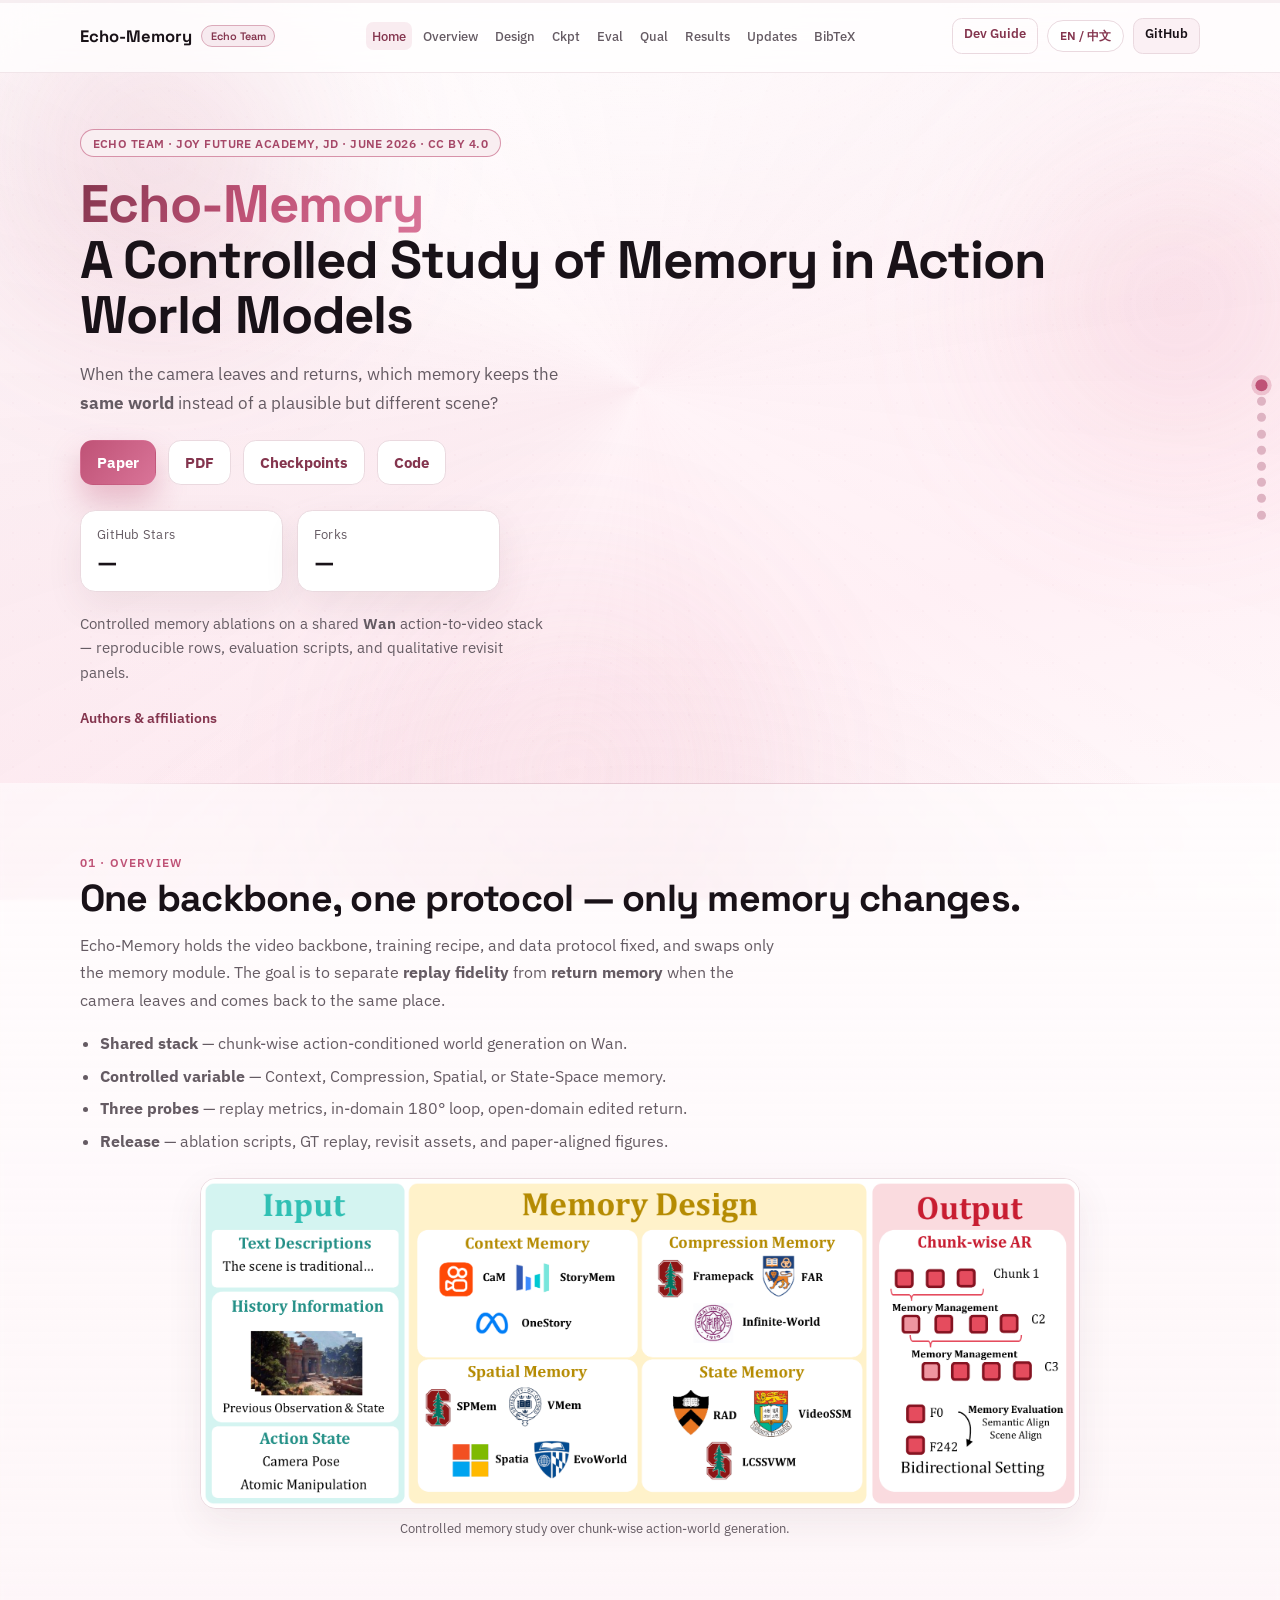
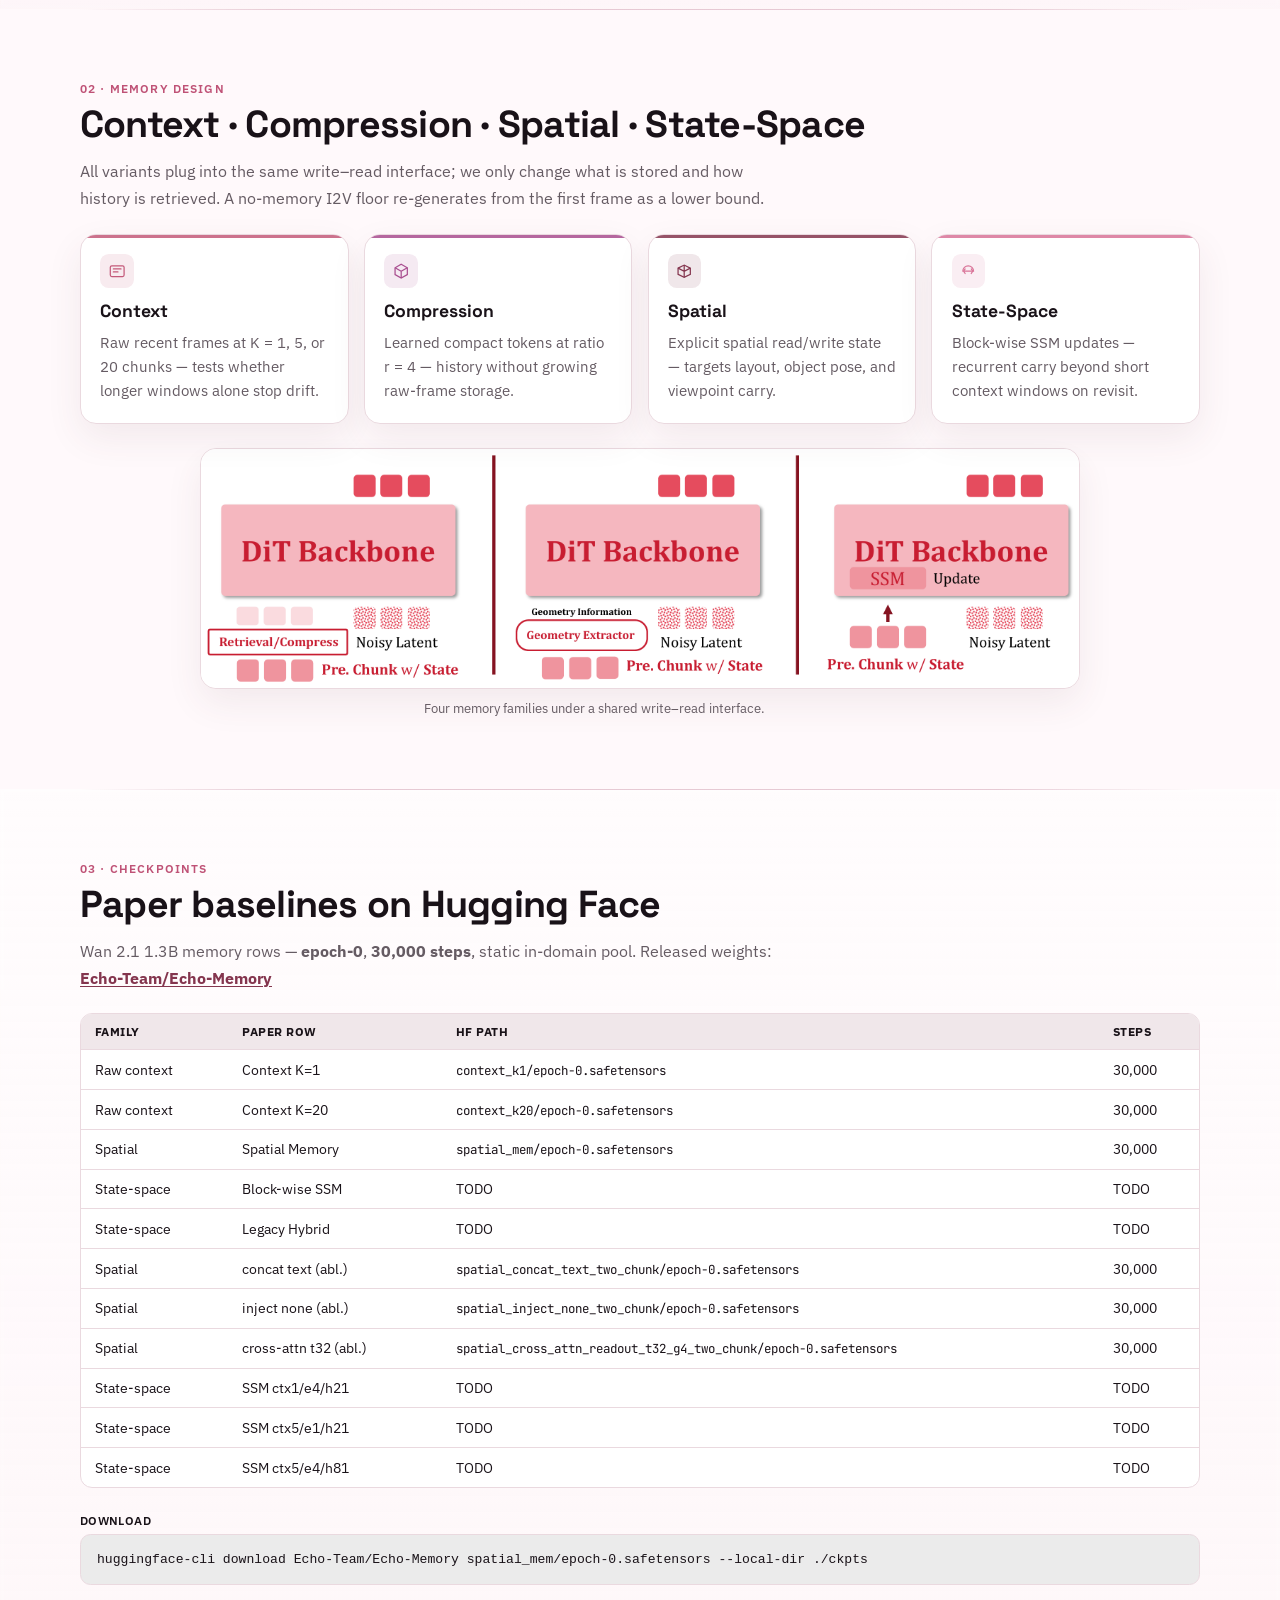
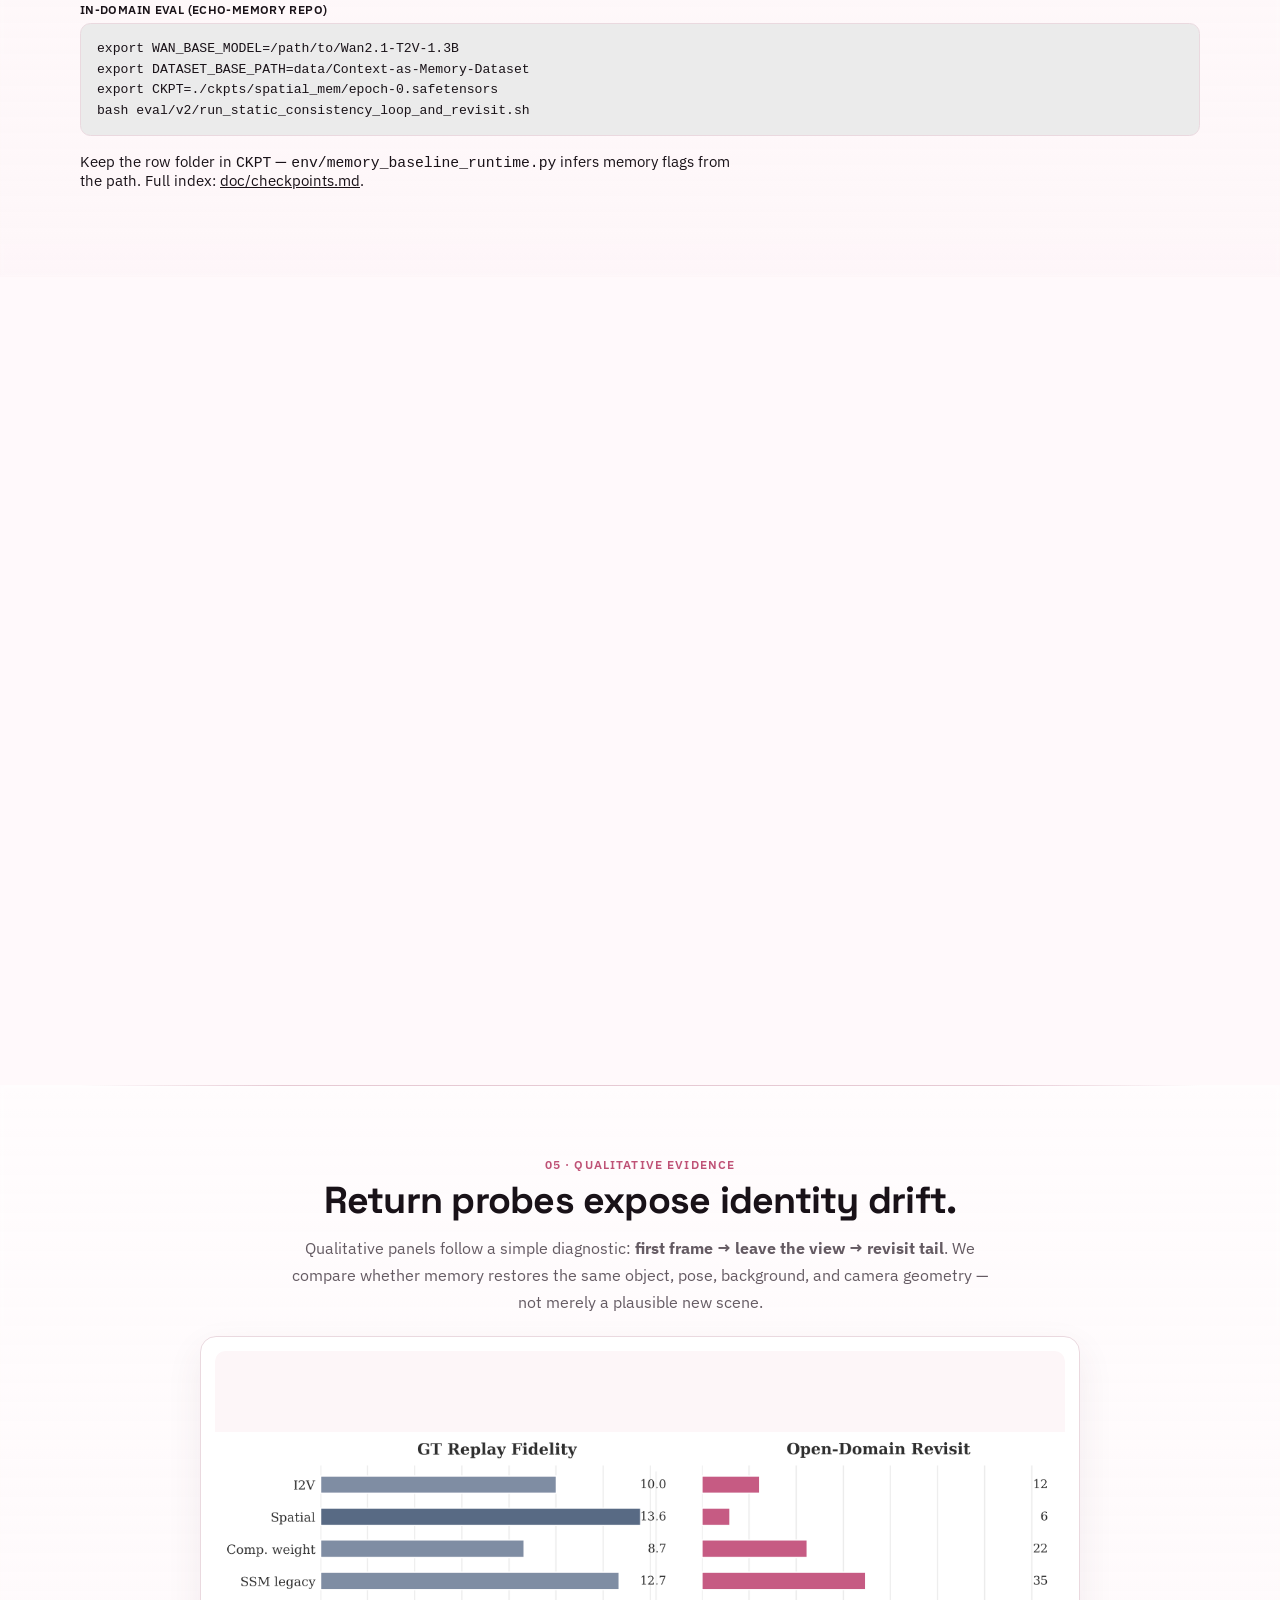
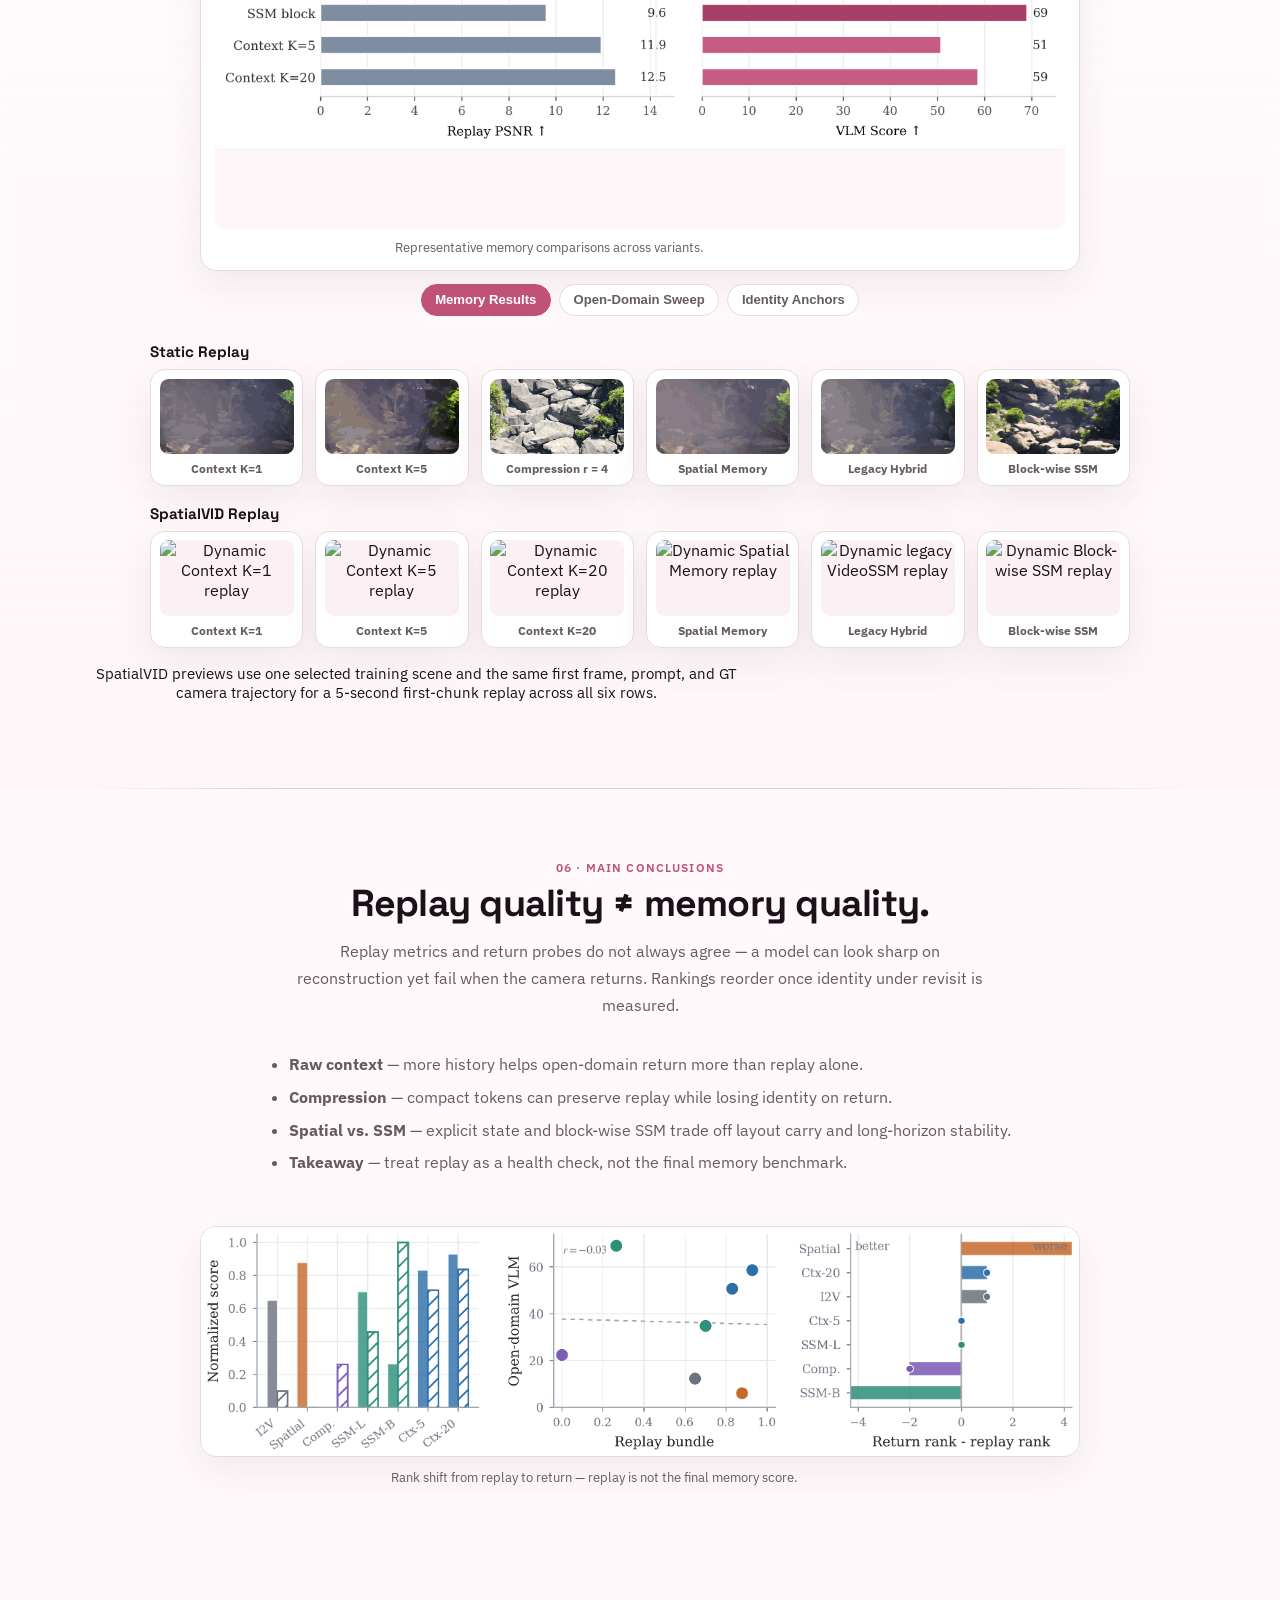
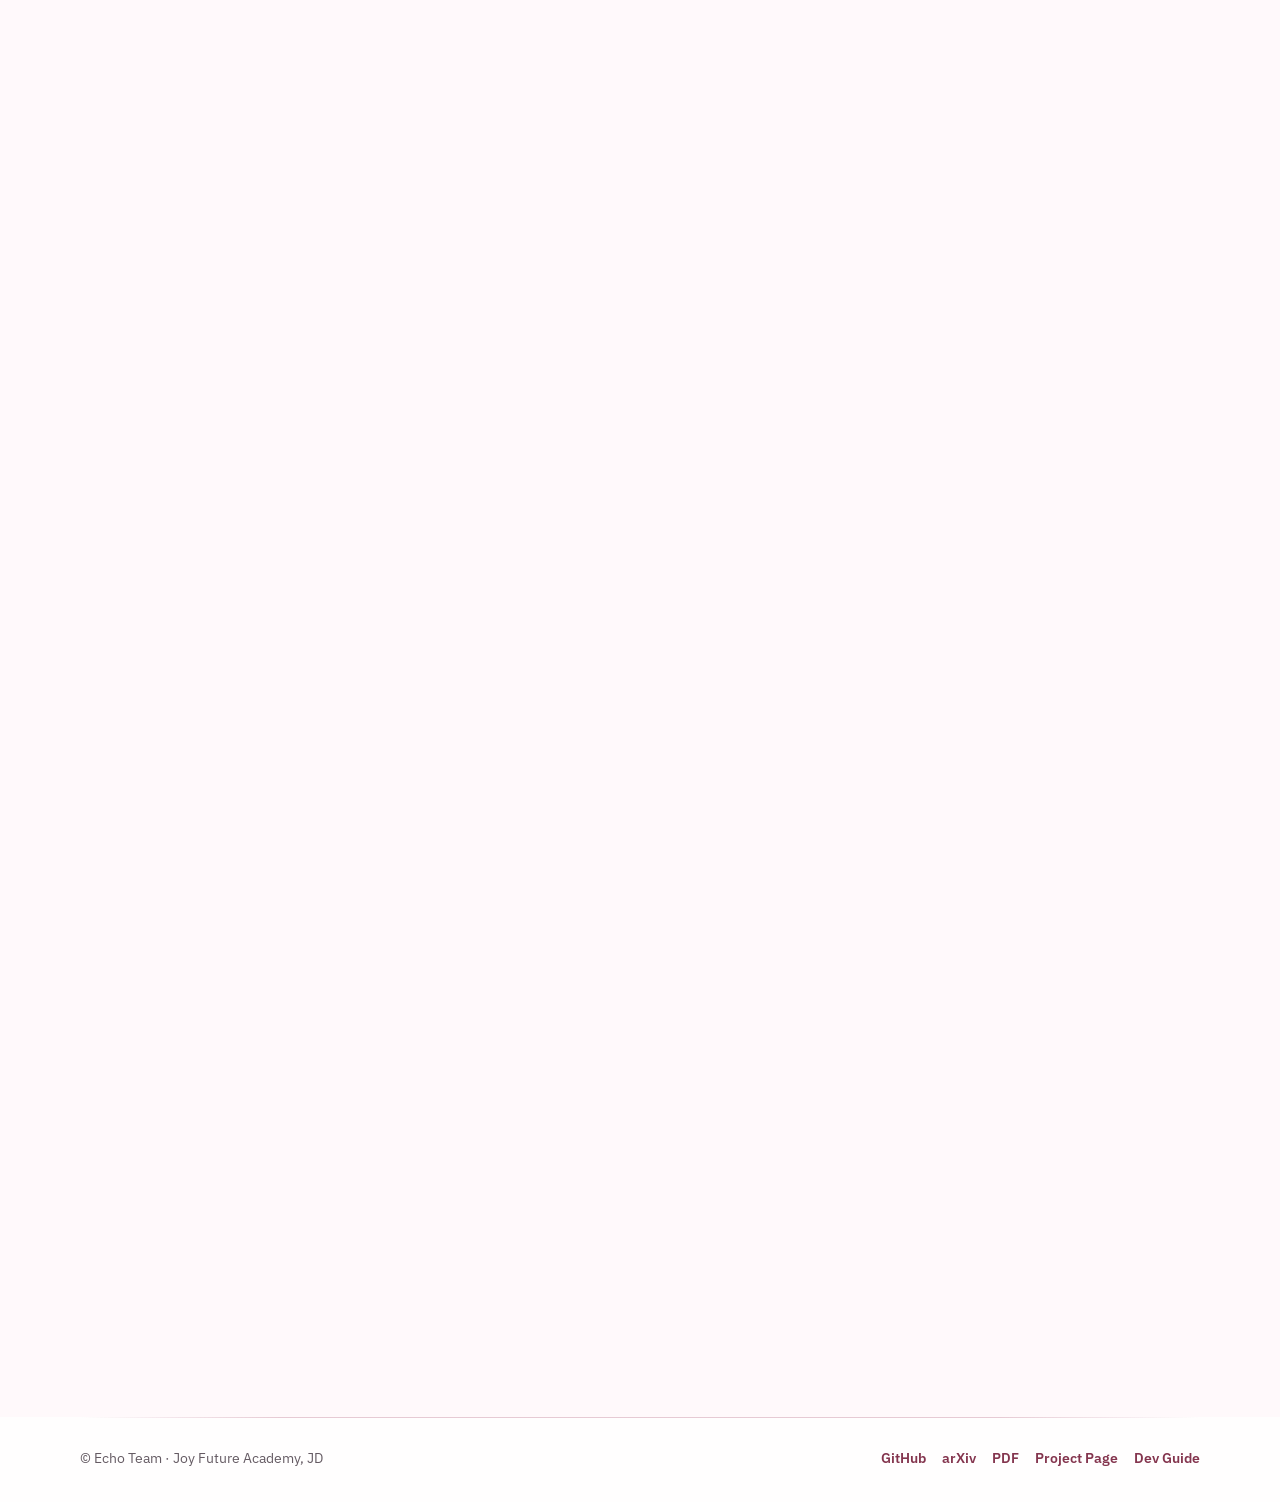
==== commit 5eccaffe: "Mark SSM checkpoints as TODO Co-authored-by: Cursor <cursoragent@cursor.com>" ====
--- a/docs/index.html
+++ b/docs/index.html
@@ -268,7 +268,7 @@
           <h2 class="section-title" data-i18n="ckpt.title">Paper baselines on Hugging Face</h2>
           <p class="section-lead" data-i18n-html="ckpt.lead">
             Wan 2.1 1.3B memory rows — <strong>epoch-0</strong>, <strong>30,000 steps</strong>, static in-domain pool.
-            All weights:
+            Released weights:
             <a href="https://huggingface.co/Echo-Team/Echo-Memory" target="_blank" rel="noopener noreferrer"><strong>Echo-Team/Echo-Memory</strong></a>
           </p>
           <div class="table-wrap">
@@ -285,14 +285,14 @@
                 <tr><td>Raw context</td><td>Context K=1</td><td><code>context_k1/epoch-0.safetensors</code></td><td>30,000</td></tr>
                 <tr><td>Raw context</td><td>Context K=20</td><td><code>context_k20/epoch-0.safetensors</code></td><td>30,000</td></tr>
                 <tr><td>Spatial</td><td>Spatial Memory</td><td><code>spatial_mem/epoch-0.safetensors</code></td><td>30,000</td></tr>
-                <tr><td>State-space</td><td>Block-wise SSM</td><td><code>block_wise_ssm_two_chunk/epoch-0.safetensors</code></td><td>30,000</td></tr>
-                <tr><td>State-space</td><td>Legacy Hybrid</td><td><code>videossm_hybrid/epoch-0.safetensors</code></td><td>30,000</td></tr>
+                <tr><td>State-space</td><td>Block-wise SSM</td><td>TODO</td><td>TODO</td></tr>
+                <tr><td>State-space</td><td>Legacy Hybrid</td><td>TODO</td><td>TODO</td></tr>
                 <tr><td>Spatial</td><td>concat text (abl.)</td><td><code>spatial_concat_text_two_chunk/epoch-0.safetensors</code></td><td>30,000</td></tr>
                 <tr><td>Spatial</td><td>inject none (abl.)</td><td><code>spatial_inject_none_two_chunk/epoch-0.safetensors</code></td><td>30,000</td></tr>
                 <tr><td>Spatial</td><td>cross-attn t32 (abl.)</td><td><code>spatial_cross_attn_readout_t32_g4_two_chunk/epoch-0.safetensors</code></td><td>30,000</td></tr>
-                <tr><td>State-space</td><td>SSM ctx1/e4/h21</td><td><code>ssm_ablation_ctx1_every4_hint21/epoch-0.safetensors</code></td><td>30,000</td></tr>
-                <tr><td>State-space</td><td>SSM ctx5/e1/h21</td><td><code>ssm_ablation_ctx5_every1_hint21/epoch-0.safetensors</code></td><td>30,000</td></tr>
-                <tr><td>State-space</td><td>SSM ctx5/e4/h81</td><td><code>ssm_ablation_ctx5_every4_hint81/epoch-0.safetensors</code></td><td>30,000</td></tr>
+                <tr><td>State-space</td><td>SSM ctx1/e4/h21</td><td>TODO</td><td>TODO</td></tr>
+                <tr><td>State-space</td><td>SSM ctx5/e1/h21</td><td>TODO</td><td>TODO</td></tr>
+                <tr><td>State-space</td><td>SSM ctx5/e4/h81</td><td>TODO</td><td>TODO</td></tr>
               </tbody>
             </table>
           </div>
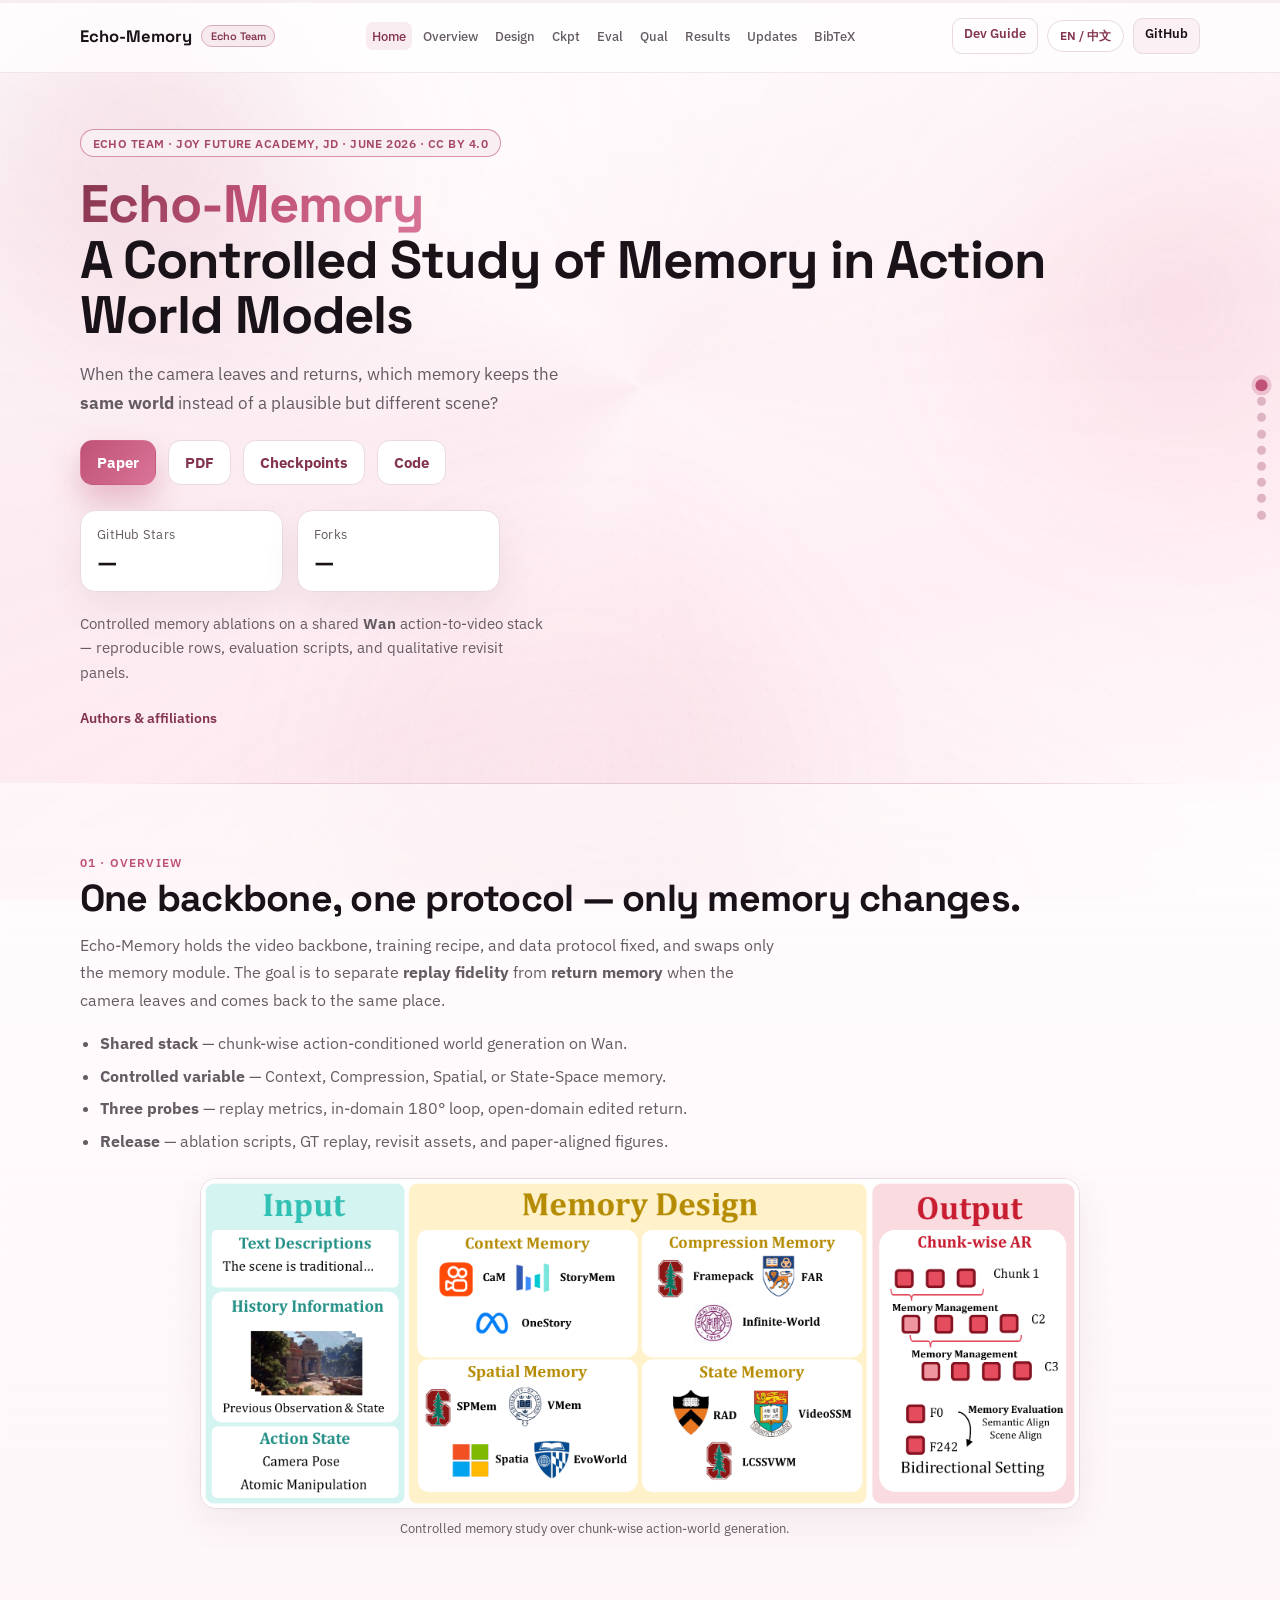
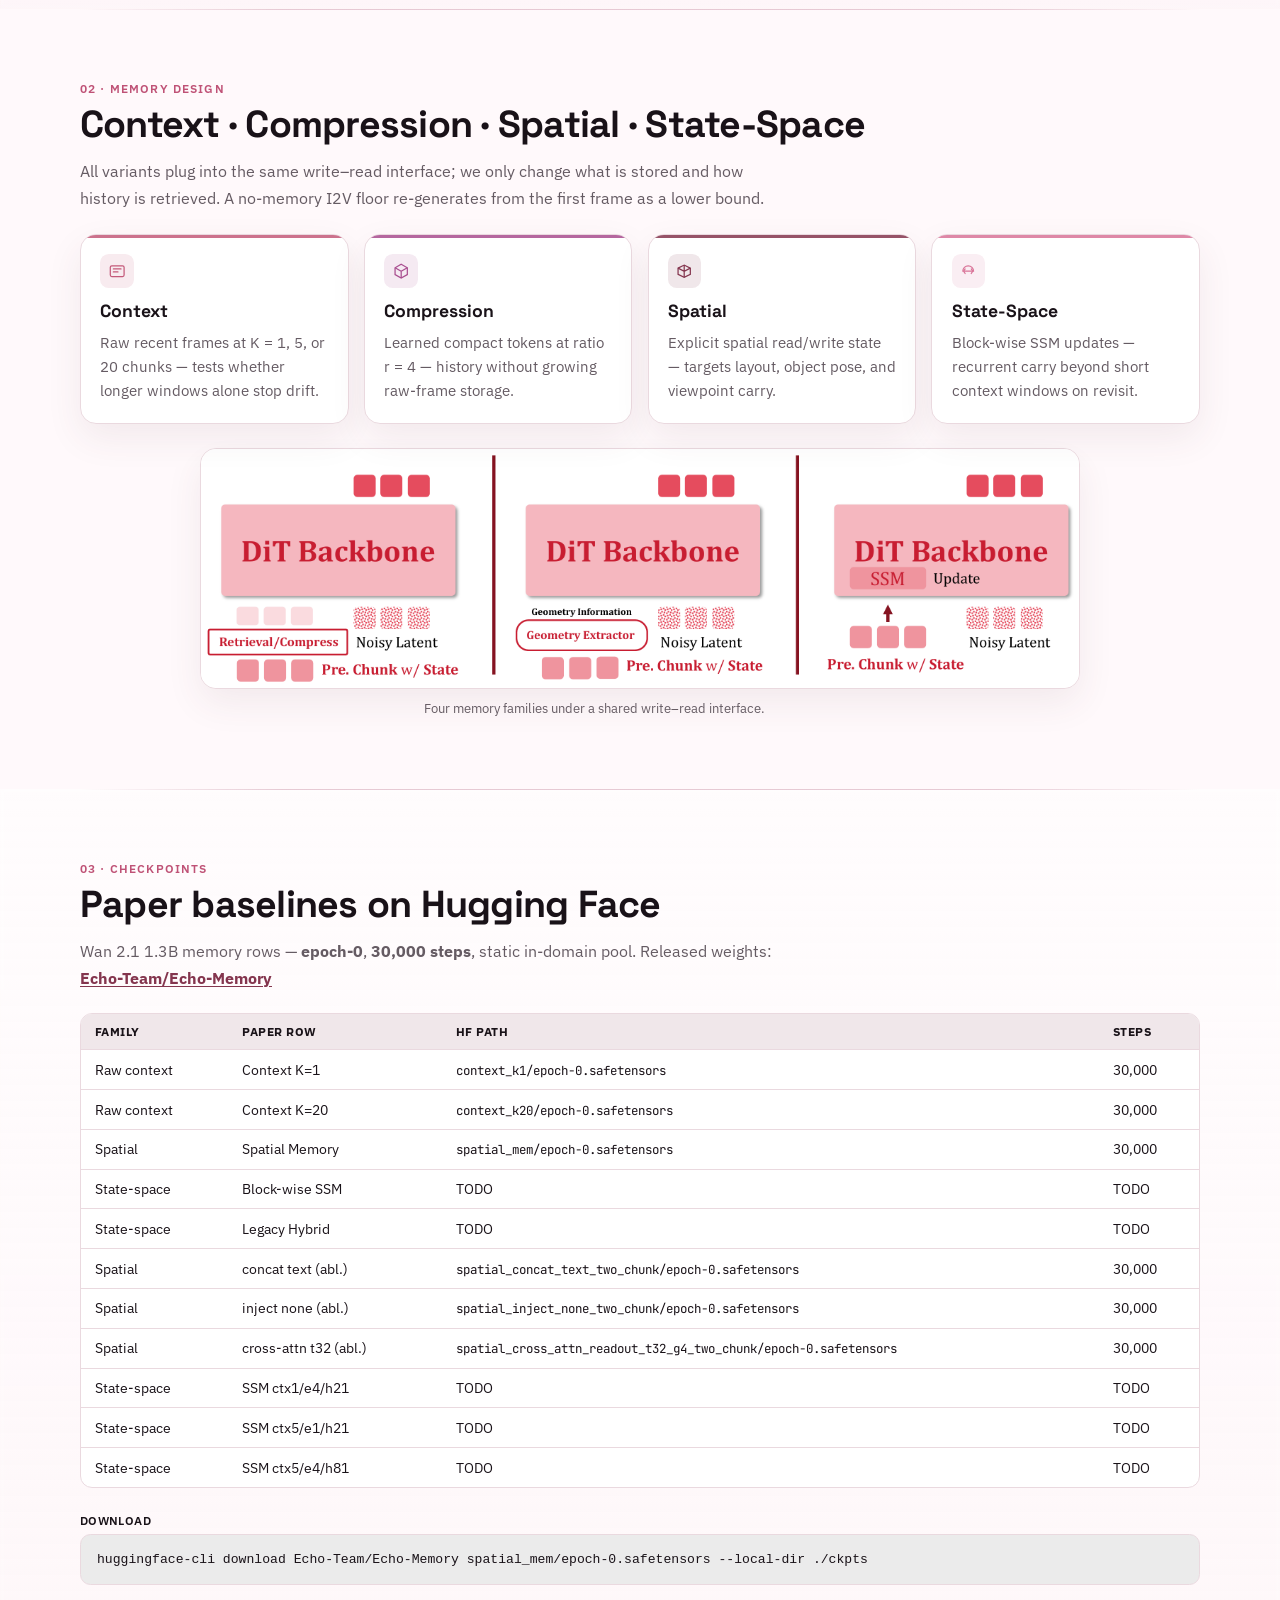
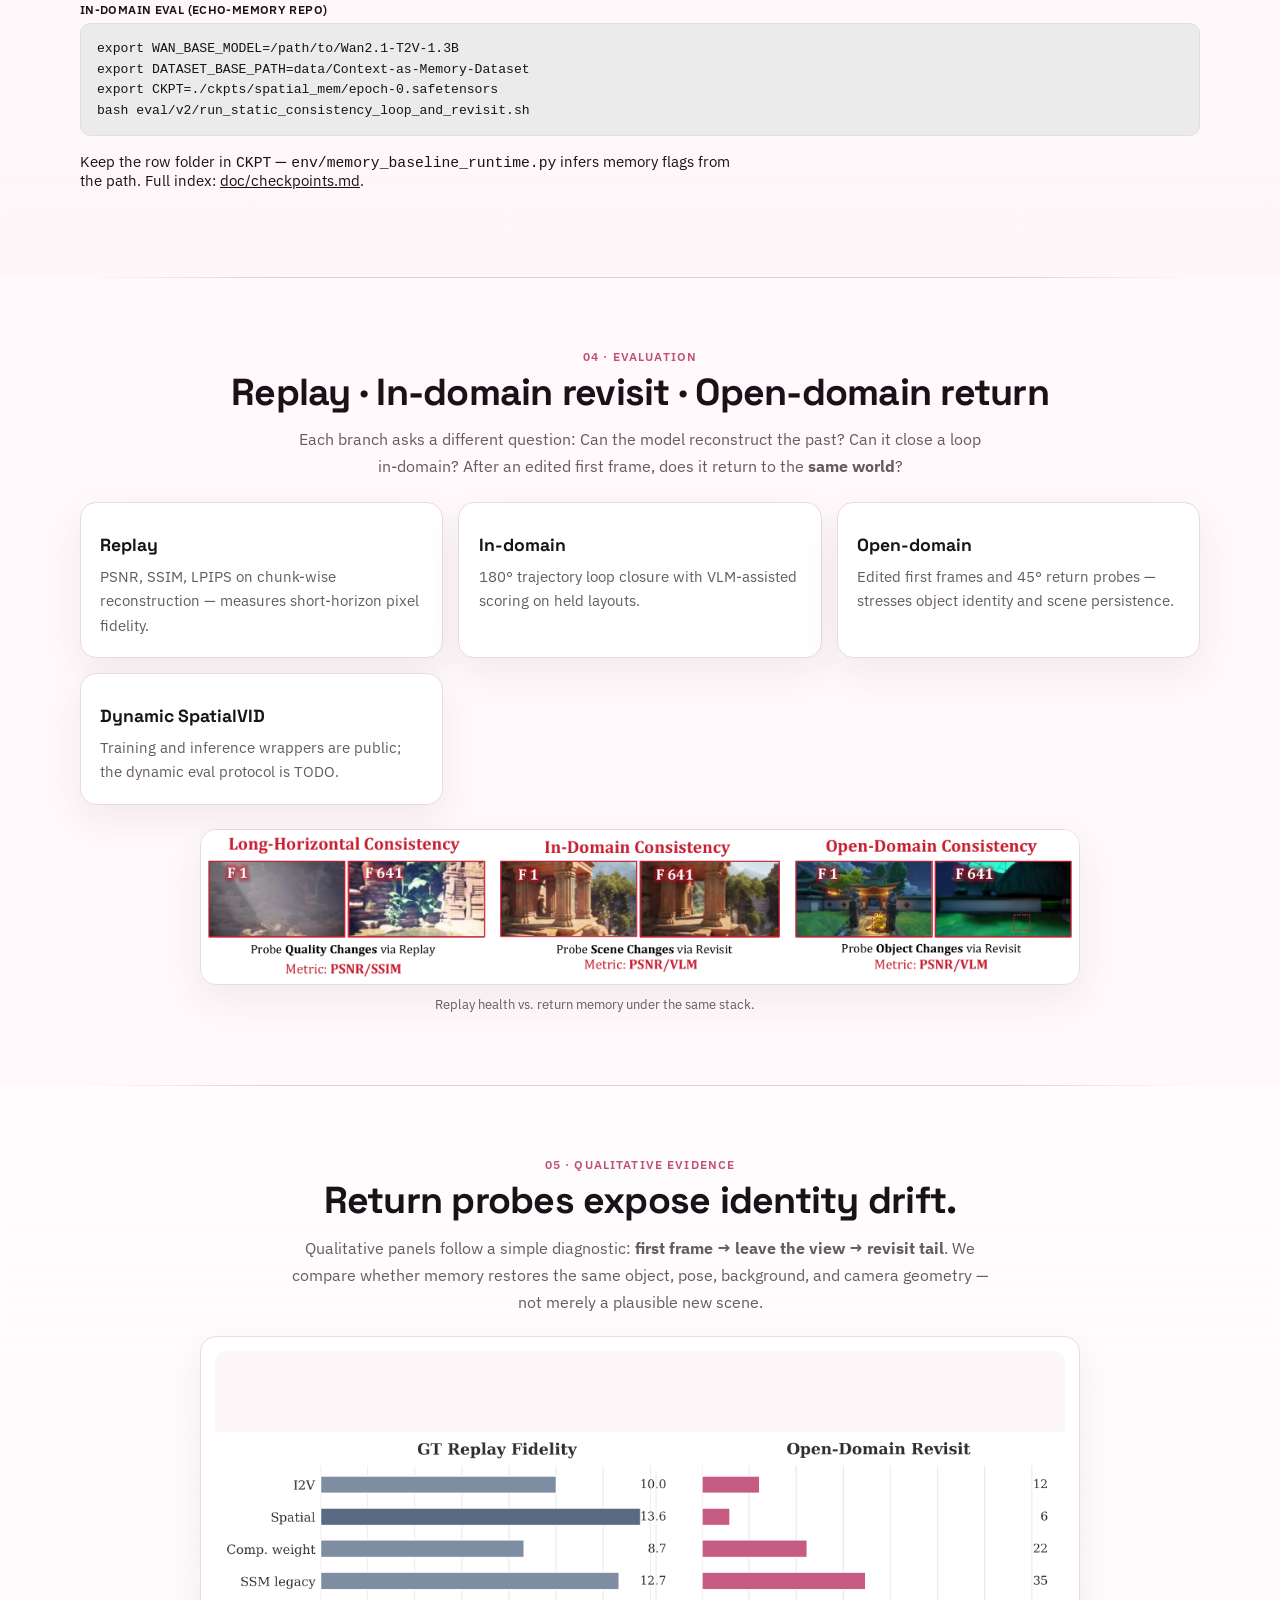
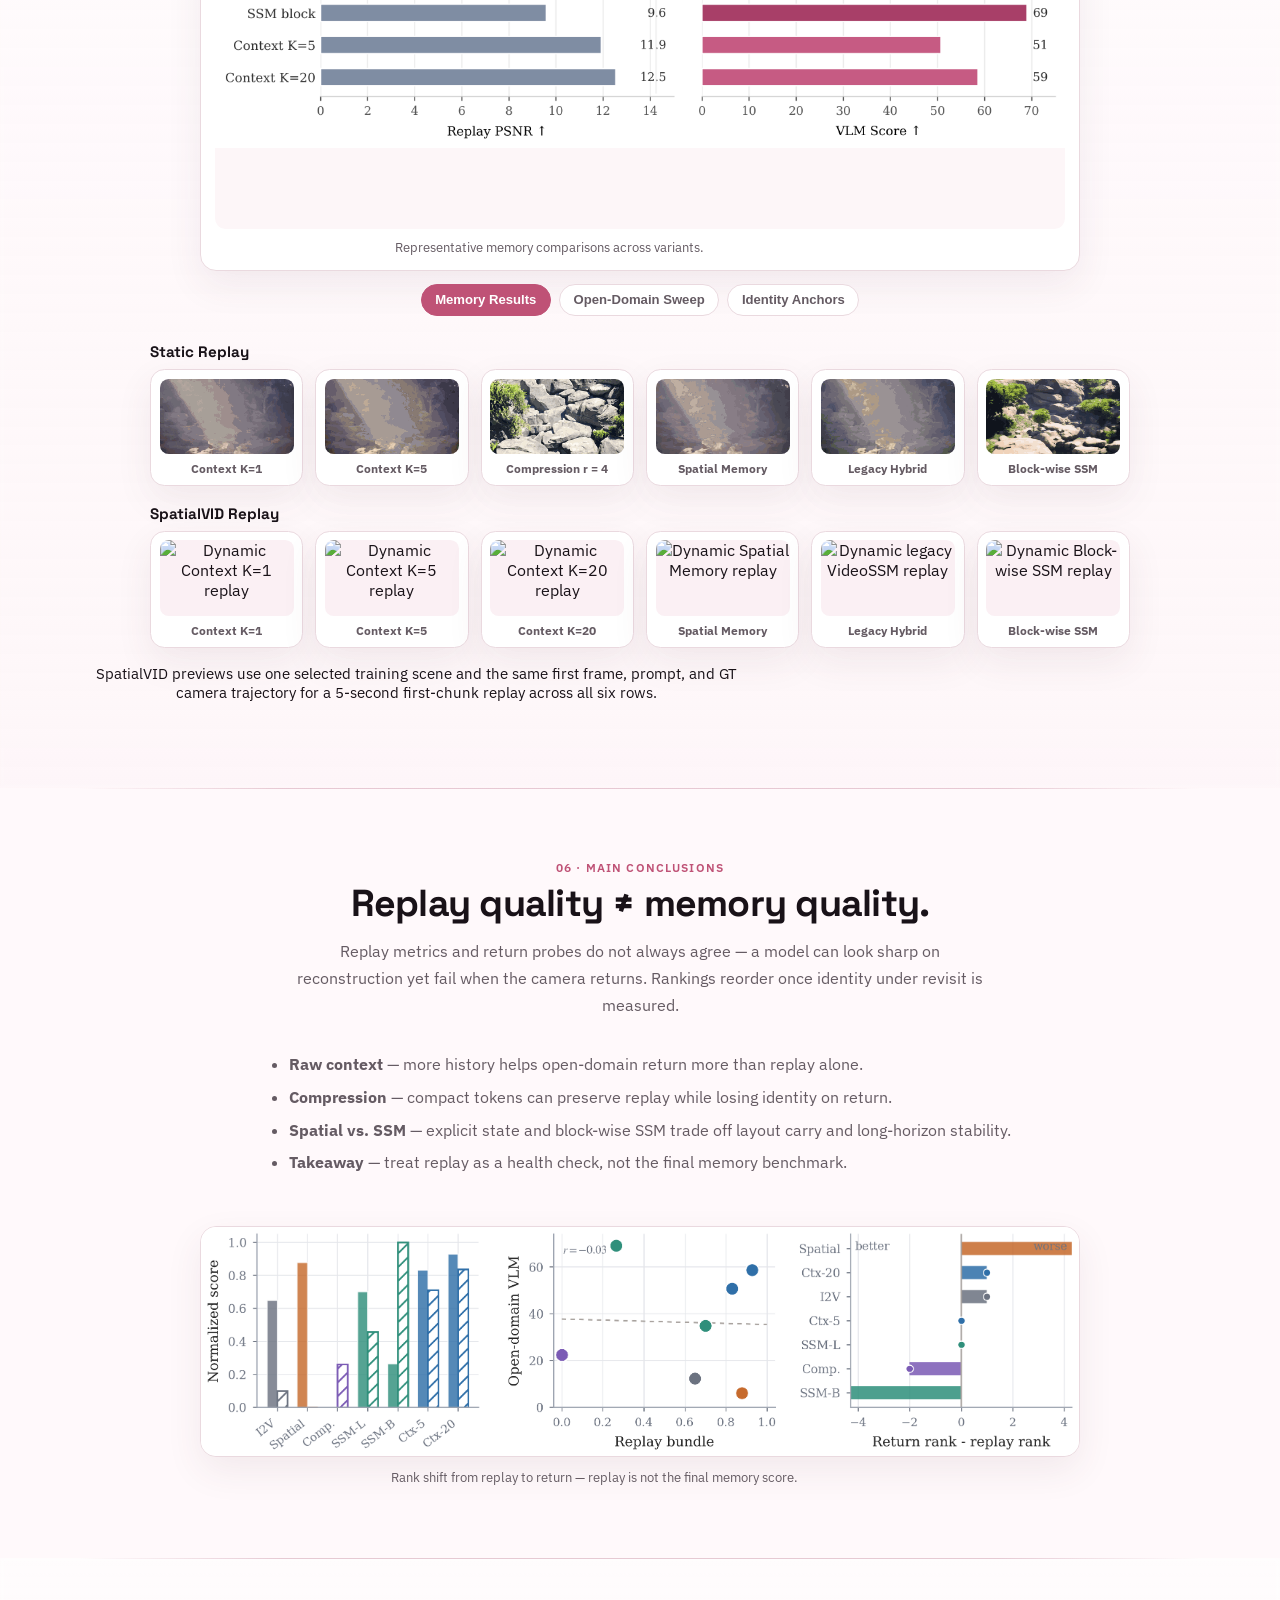
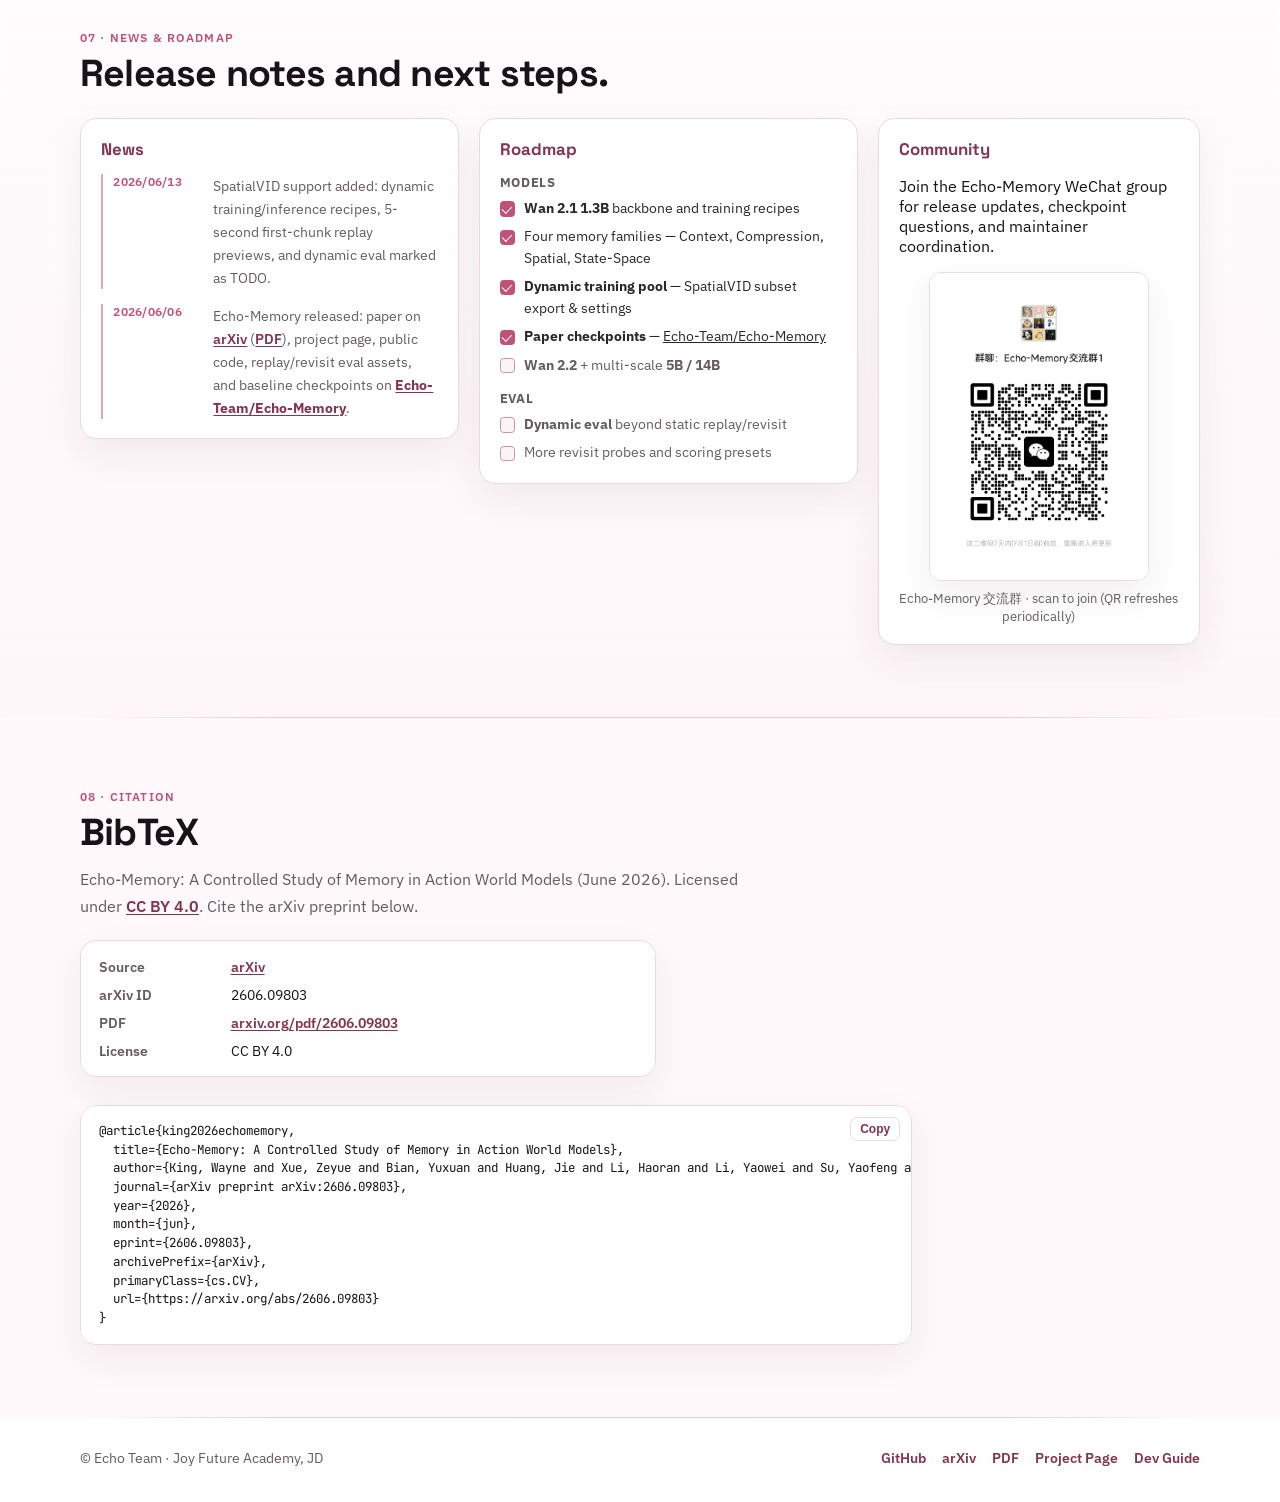
==== commit 0d8f18bd: "Update project page QR code Co-authored-by: Cursor <cursoragent@cursor.com>" ====
--- a/docs/index.html
+++ b/docs/index.html
@@ -553,7 +553,7 @@
               <figure class="wechat-qr">
                 <img
                   class="wechat-qr__photo"
-                  src="assets/wechat_group_qrcode.jpg?v=full"
+                  src="assets/wechat_group_qrcode.jpg?v=20260701"
                   width="1166"
                   height="1640"
                   alt="Echo-Memory WeChat group QR code"
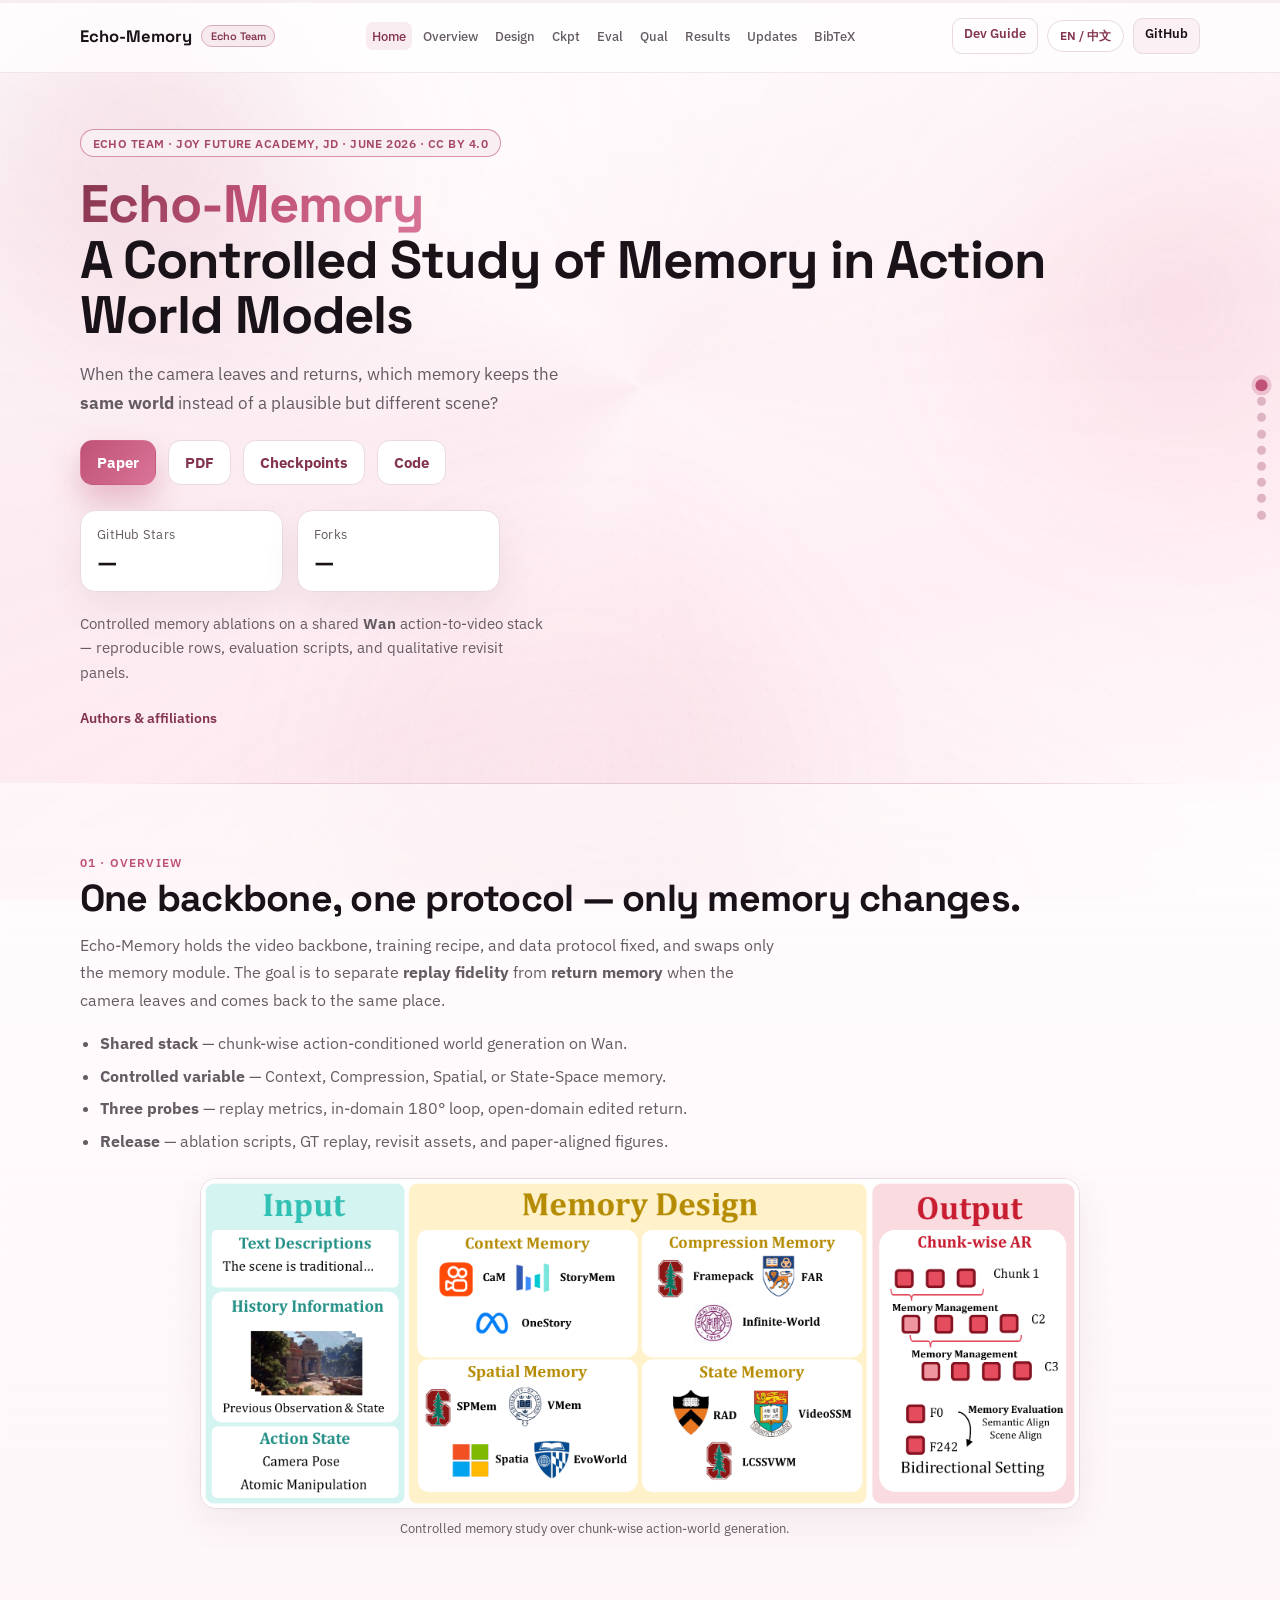
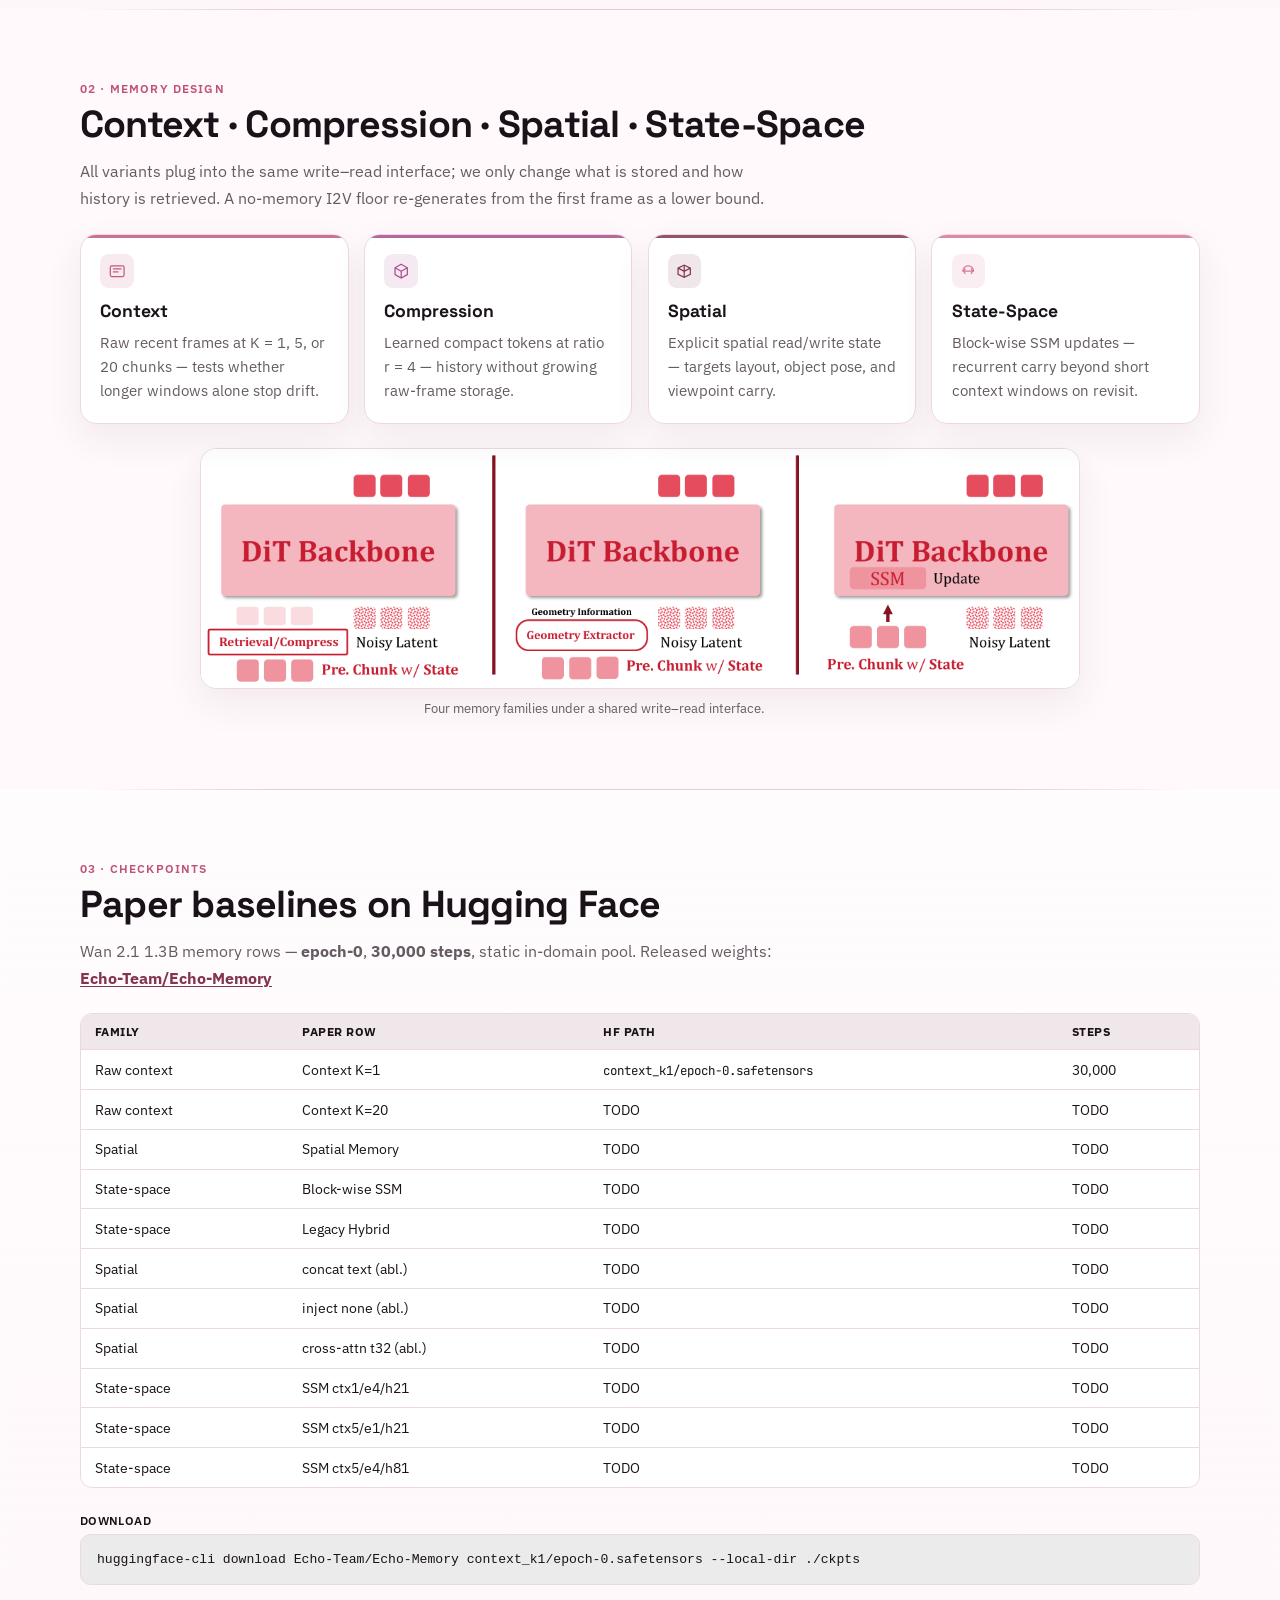
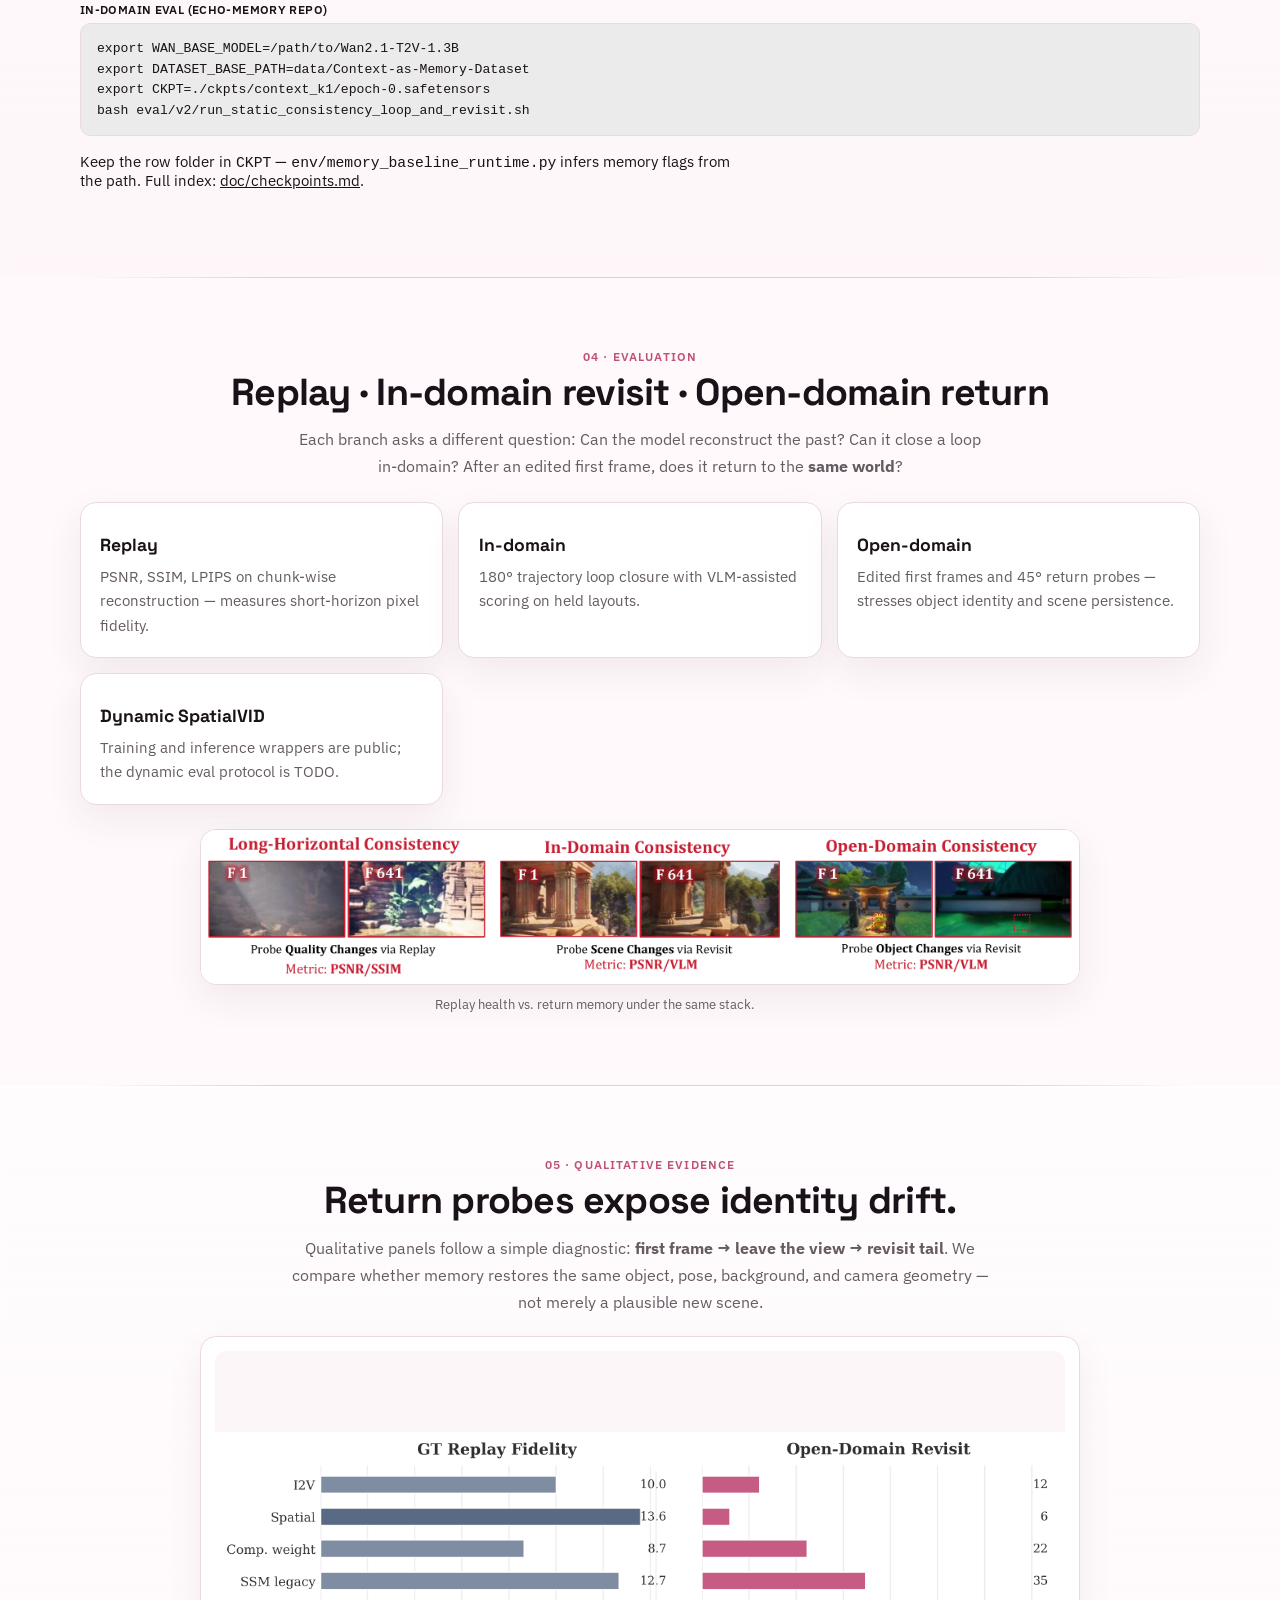
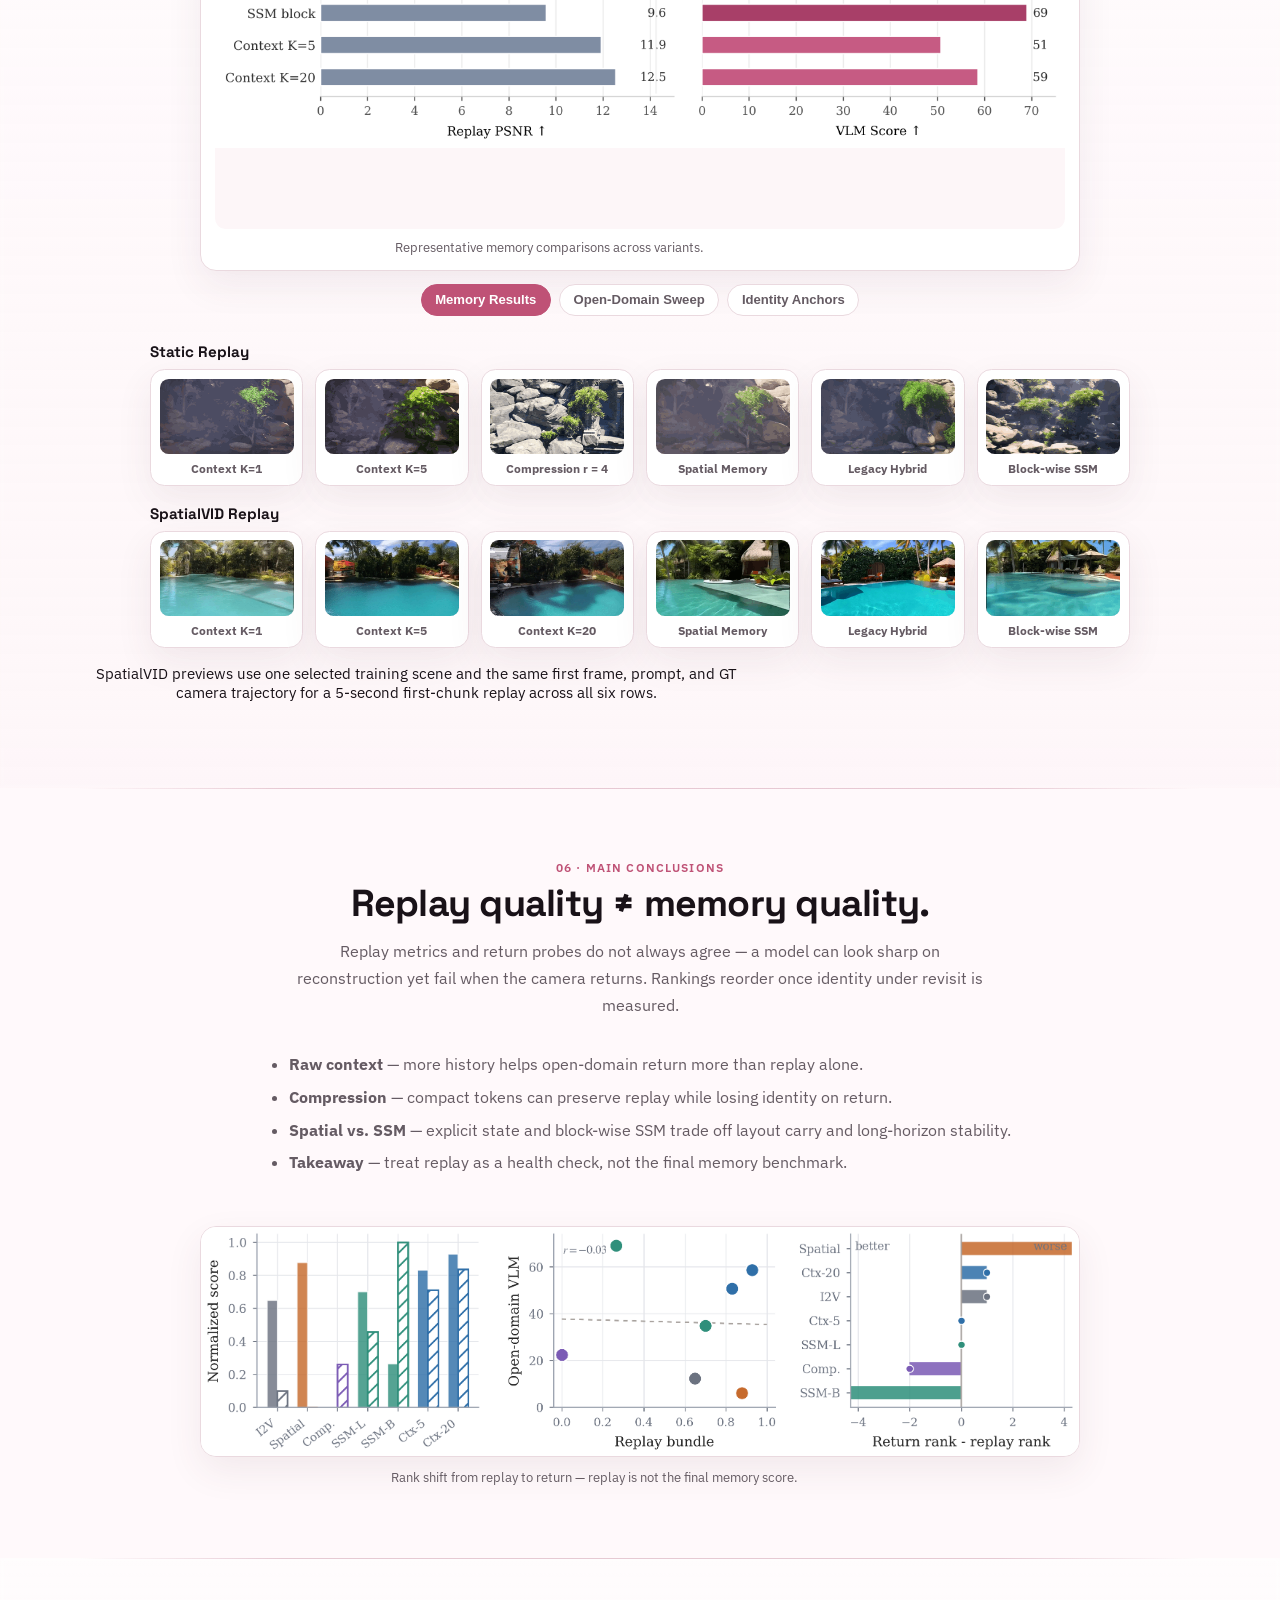
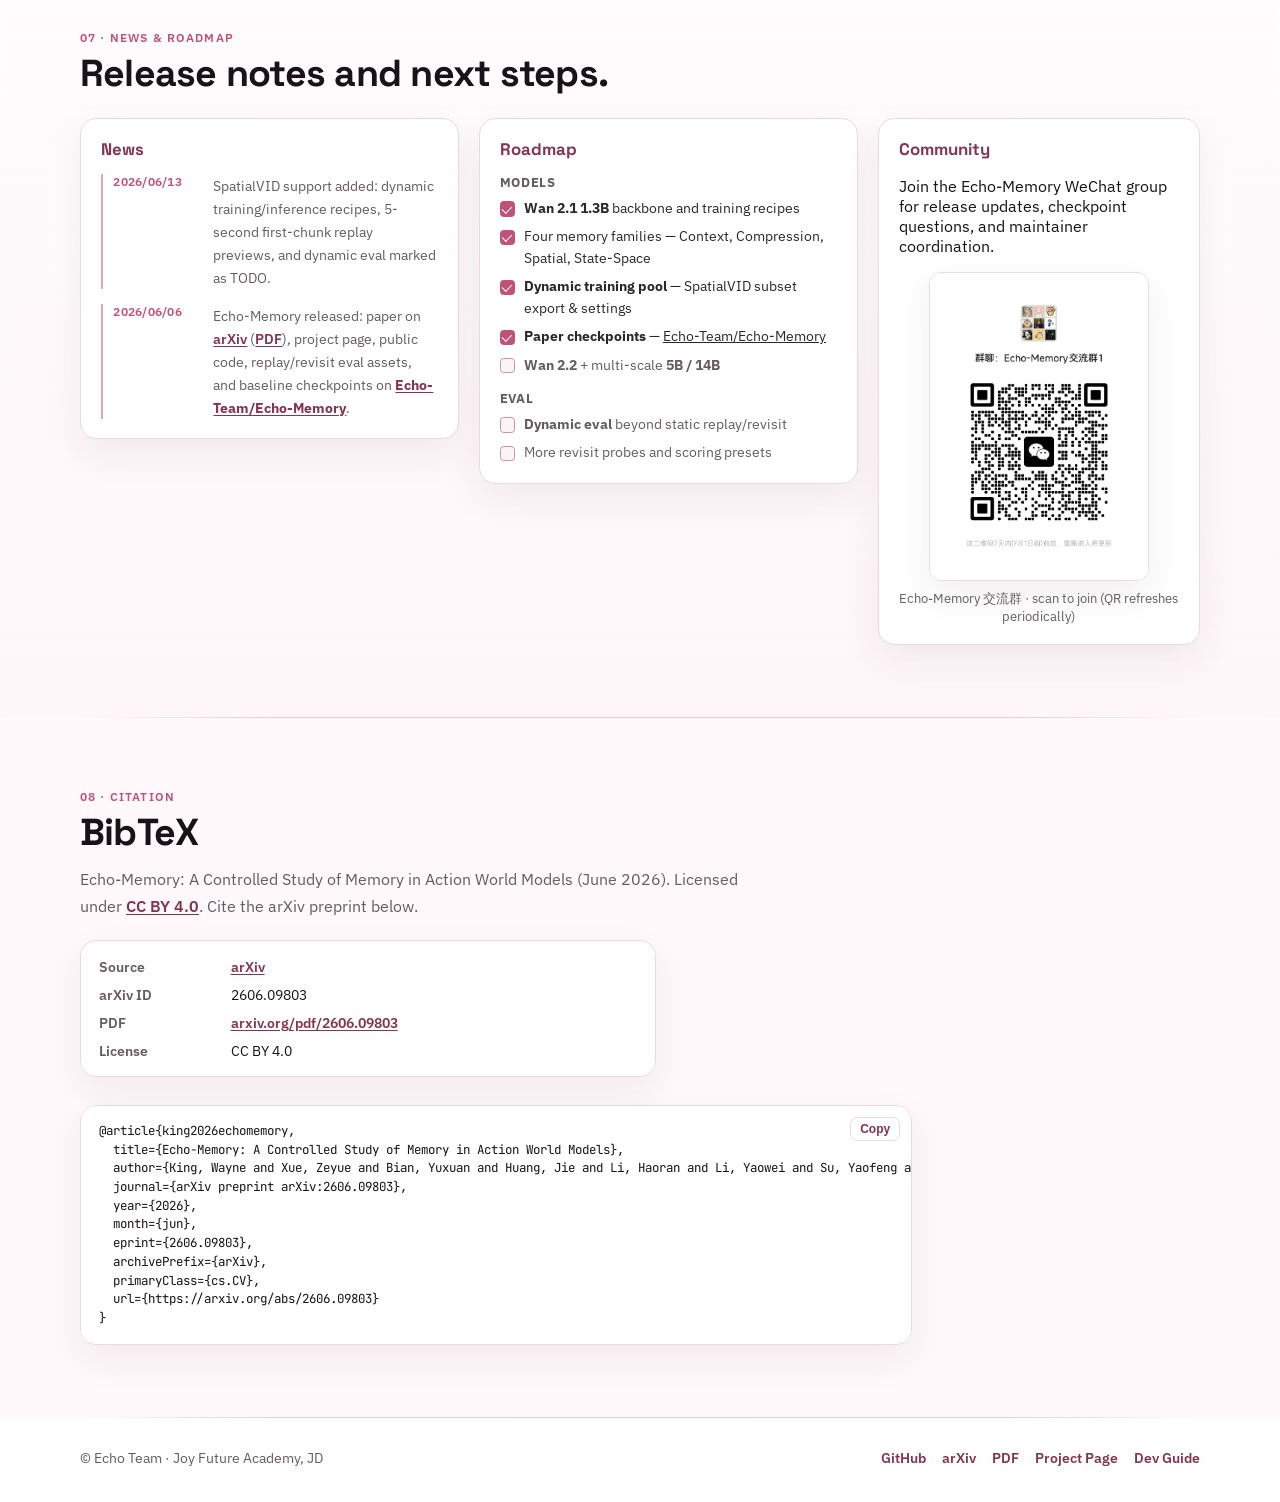
==== commit 436392ee: "Fix spatial checkpoint saving and delist bad weights Register spatial memory modules during training" ====
--- a/docs/index.html
+++ b/docs/index.html
@@ -283,13 +283,13 @@
               </thead>
               <tbody>
                 <tr><td>Raw context</td><td>Context K=1</td><td><code>context_k1/epoch-0.safetensors</code></td><td>30,000</td></tr>
-                <tr><td>Raw context</td><td>Context K=20</td><td><code>context_k20/epoch-0.safetensors</code></td><td>30,000</td></tr>
-                <tr><td>Spatial</td><td>Spatial Memory</td><td><code>spatial_mem/epoch-0.safetensors</code></td><td>30,000</td></tr>
+                <tr><td>Raw context</td><td>Context K=20</td><td>TODO</td><td>TODO</td></tr>
+                <tr><td>Spatial</td><td>Spatial Memory</td><td>TODO</td><td>TODO</td></tr>
                 <tr><td>State-space</td><td>Block-wise SSM</td><td>TODO</td><td>TODO</td></tr>
                 <tr><td>State-space</td><td>Legacy Hybrid</td><td>TODO</td><td>TODO</td></tr>
-                <tr><td>Spatial</td><td>concat text (abl.)</td><td><code>spatial_concat_text_two_chunk/epoch-0.safetensors</code></td><td>30,000</td></tr>
-                <tr><td>Spatial</td><td>inject none (abl.)</td><td><code>spatial_inject_none_two_chunk/epoch-0.safetensors</code></td><td>30,000</td></tr>
-                <tr><td>Spatial</td><td>cross-attn t32 (abl.)</td><td><code>spatial_cross_attn_readout_t32_g4_two_chunk/epoch-0.safetensors</code></td><td>30,000</td></tr>
+                <tr><td>Spatial</td><td>concat text (abl.)</td><td>TODO</td><td>TODO</td></tr>
+                <tr><td>Spatial</td><td>inject none (abl.)</td><td>TODO</td><td>TODO</td></tr>
+                <tr><td>Spatial</td><td>cross-attn t32 (abl.)</td><td>TODO</td><td>TODO</td></tr>
                 <tr><td>State-space</td><td>SSM ctx1/e4/h21</td><td>TODO</td><td>TODO</td></tr>
                 <tr><td>State-space</td><td>SSM ctx5/e1/h21</td><td>TODO</td><td>TODO</td></tr>
                 <tr><td>State-space</td><td>SSM ctx5/e4/h81</td><td>TODO</td><td>TODO</td></tr>
@@ -298,13 +298,13 @@
           </div>
           <div class="code-block-wrap">
             <p class="code-block-label" data-i18n="ckpt.label.download">Download</p>
-            <pre class="code-block"><code>huggingface-cli download Echo-Team/Echo-Memory spatial_mem/epoch-0.safetensors --local-dir ./ckpts</code></pre>
+            <pre class="code-block"><code>huggingface-cli download Echo-Team/Echo-Memory context_k1/epoch-0.safetensors --local-dir ./ckpts</code></pre>
           </div>
           <div class="code-block-wrap">
             <p class="code-block-label" data-i18n="ckpt.label.eval">In-domain eval (Echo-Memory repo)</p>
             <pre class="code-block"><code>export WAN_BASE_MODEL=/path/to/Wan2.1-T2V-1.3B
 export DATASET_BASE_PATH=data/Context-as-Memory-Dataset
-export CKPT=./ckpts/spatial_mem/epoch-0.safetensors
+export CKPT=./ckpts/context_k1/epoch-0.safetensors
 bash eval/v2/run_static_consistency_loop_and_revisit.sh</code></pre>
           </div>
           <p class="section-note" data-i18n-html="ckpt.note">
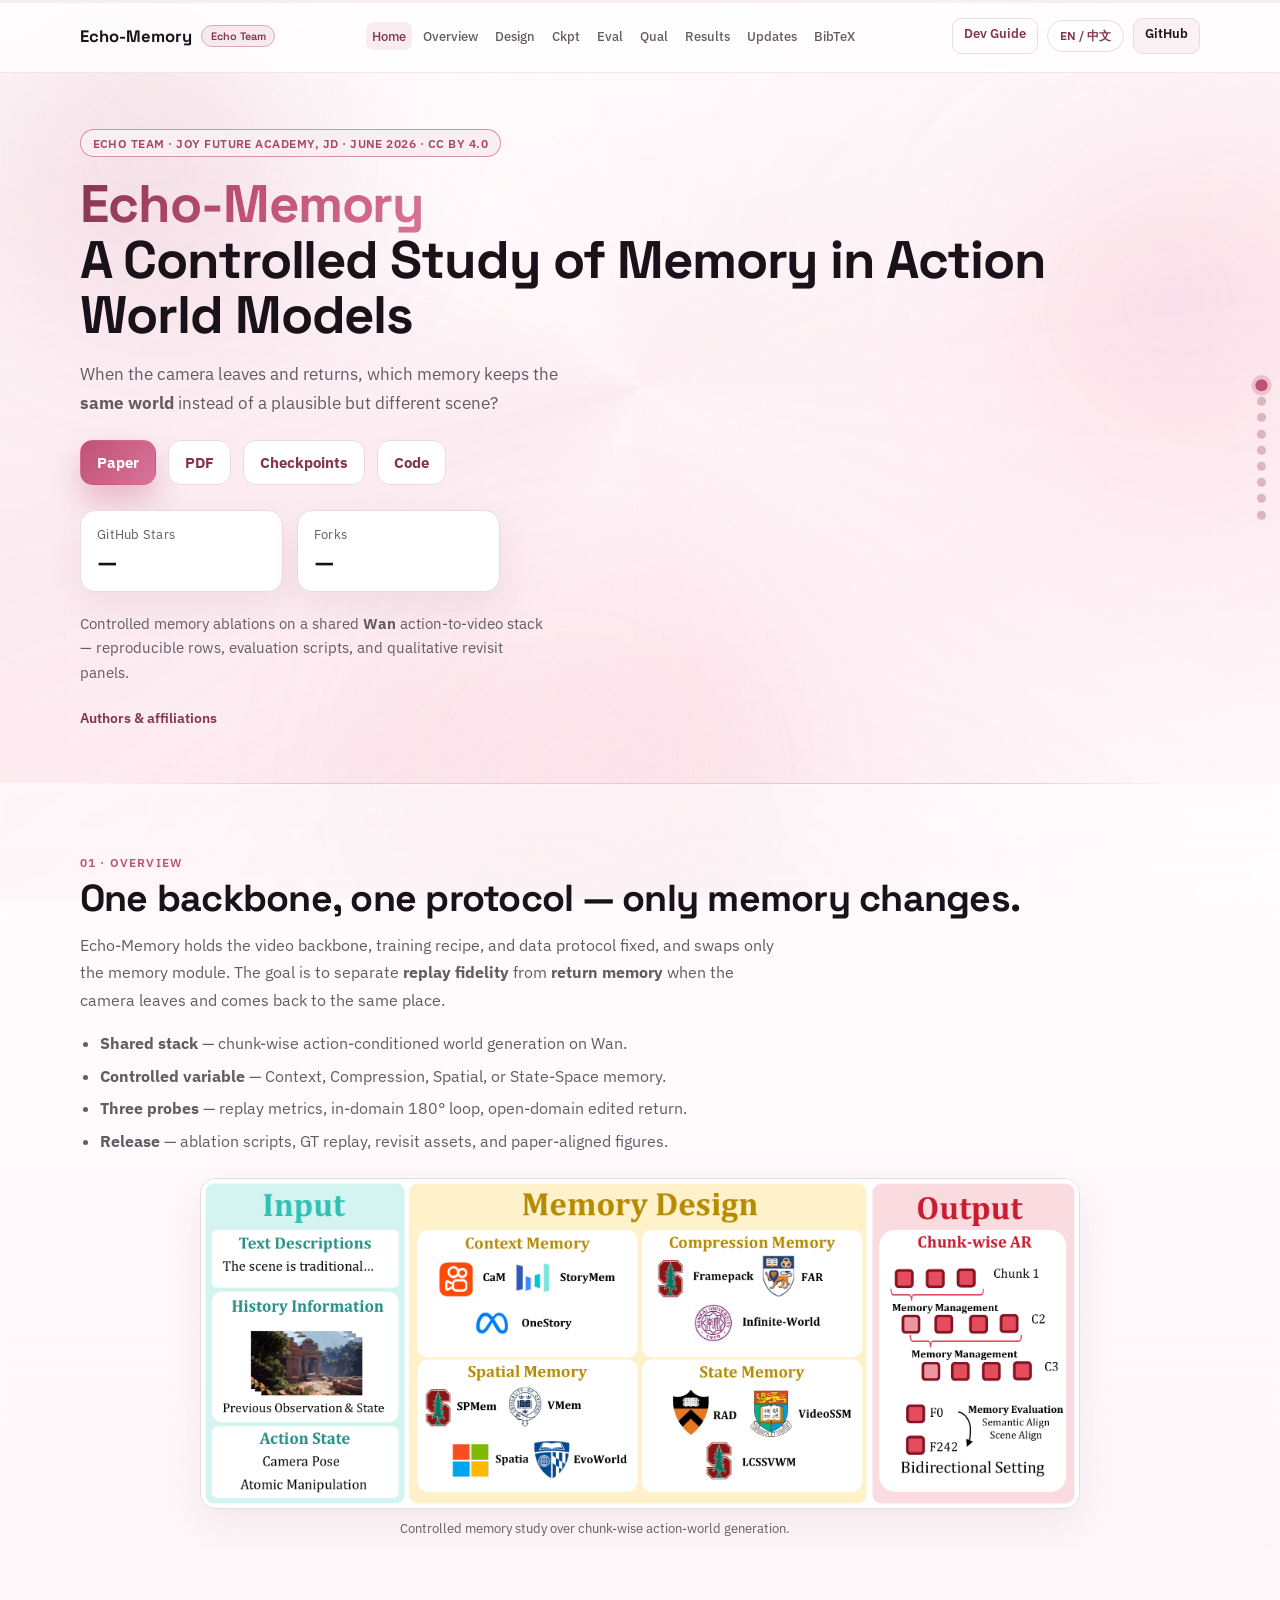
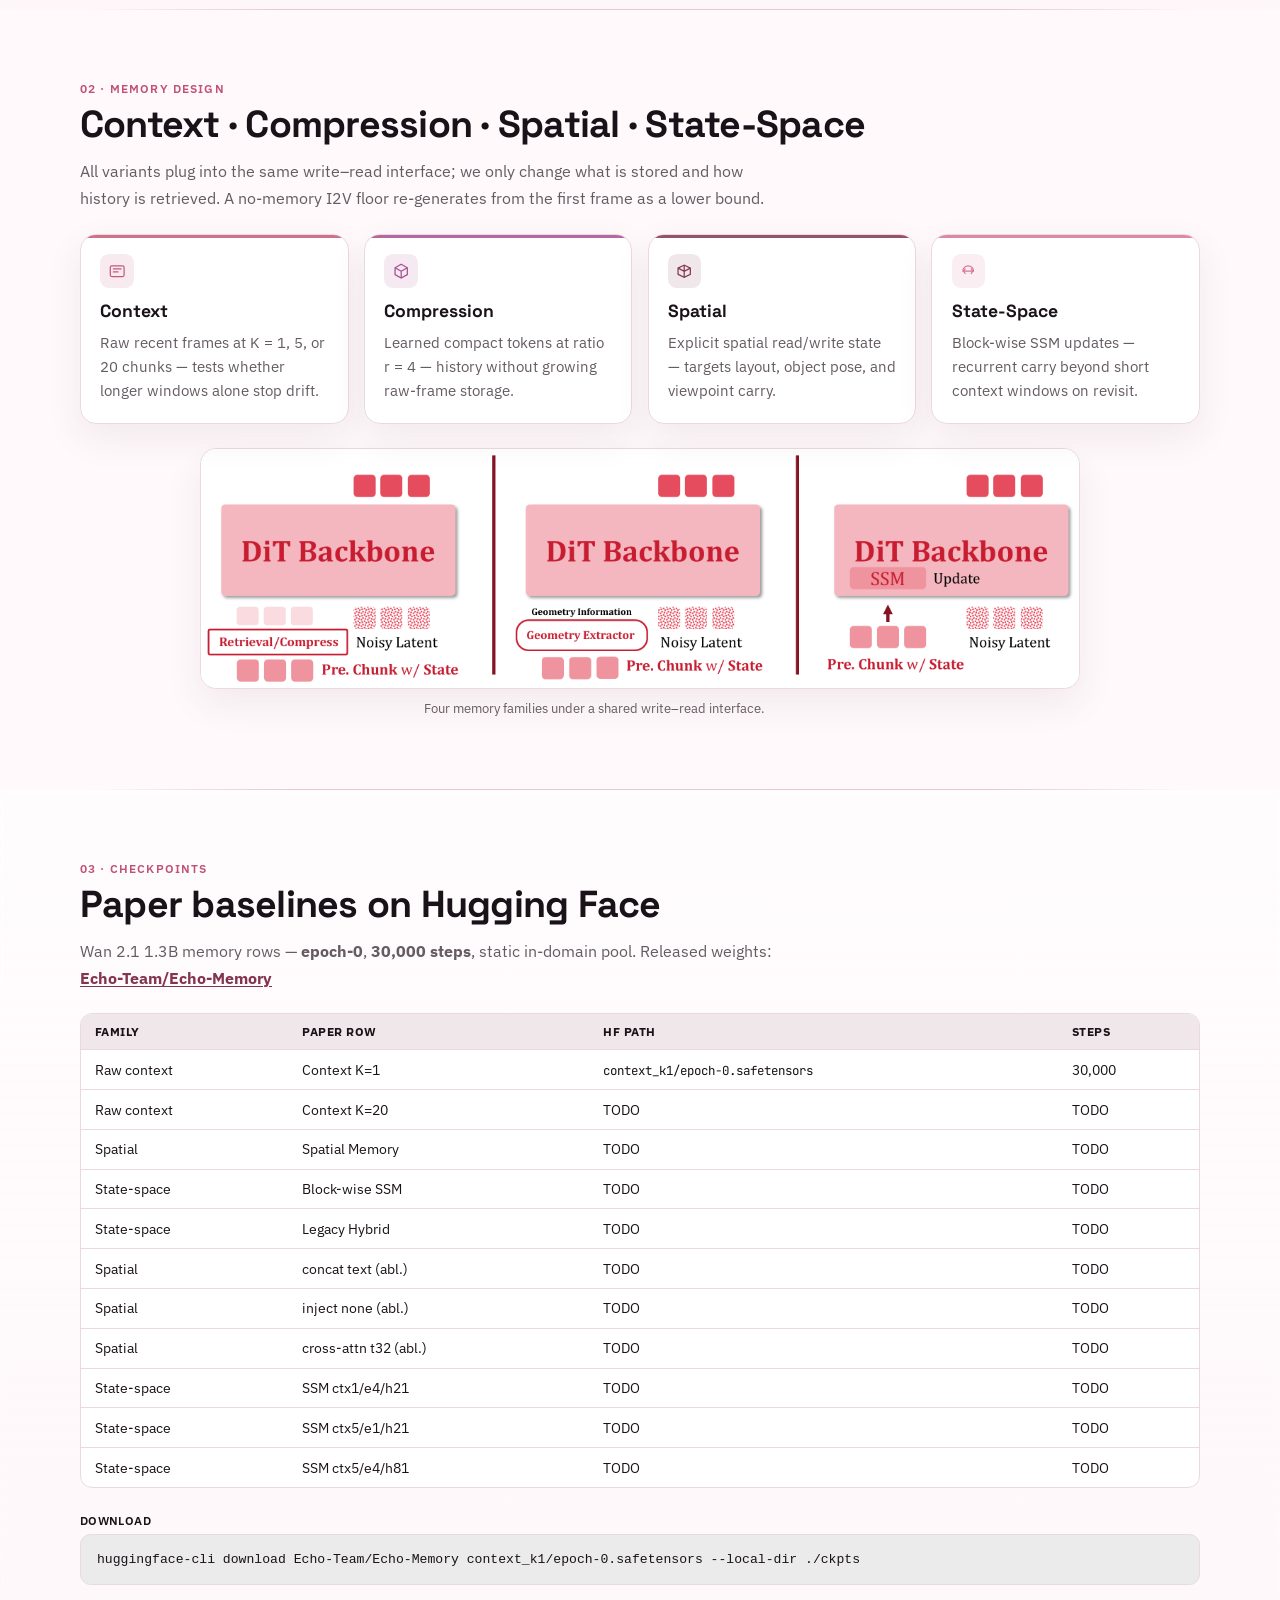
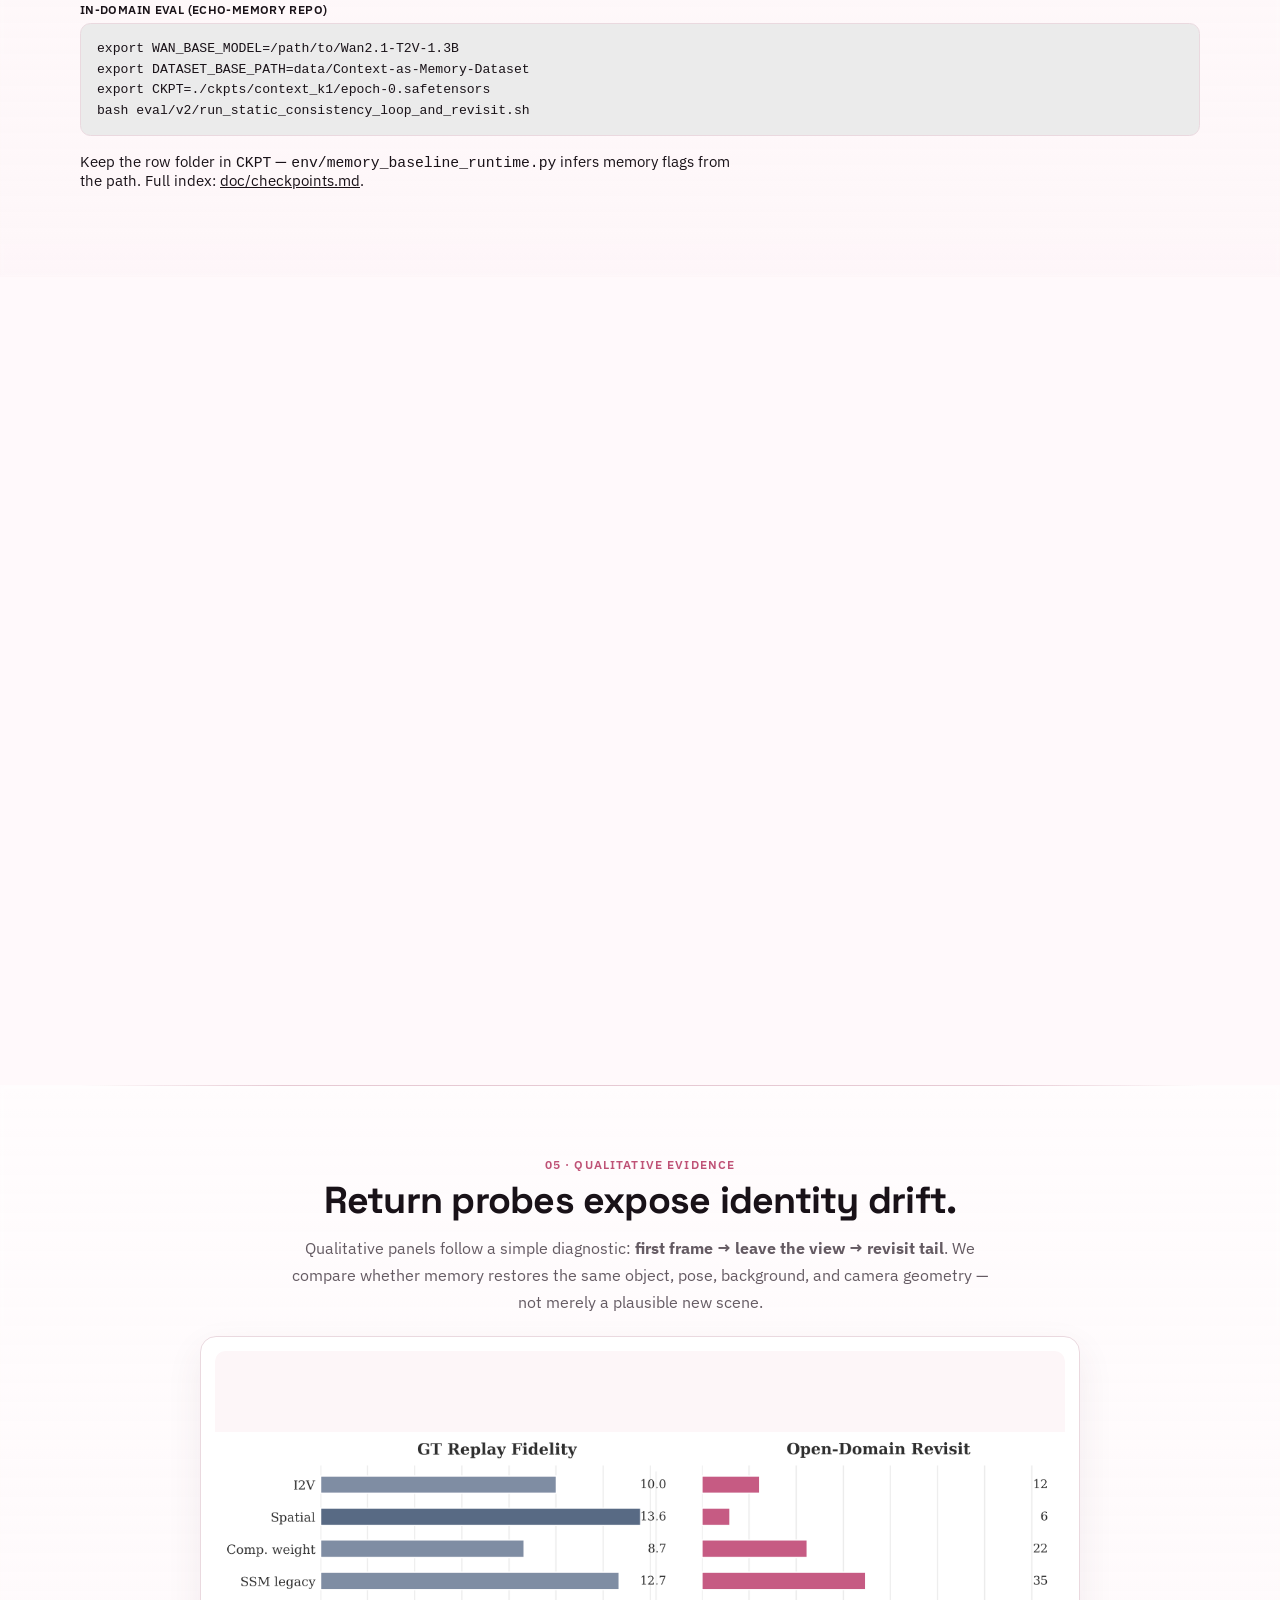
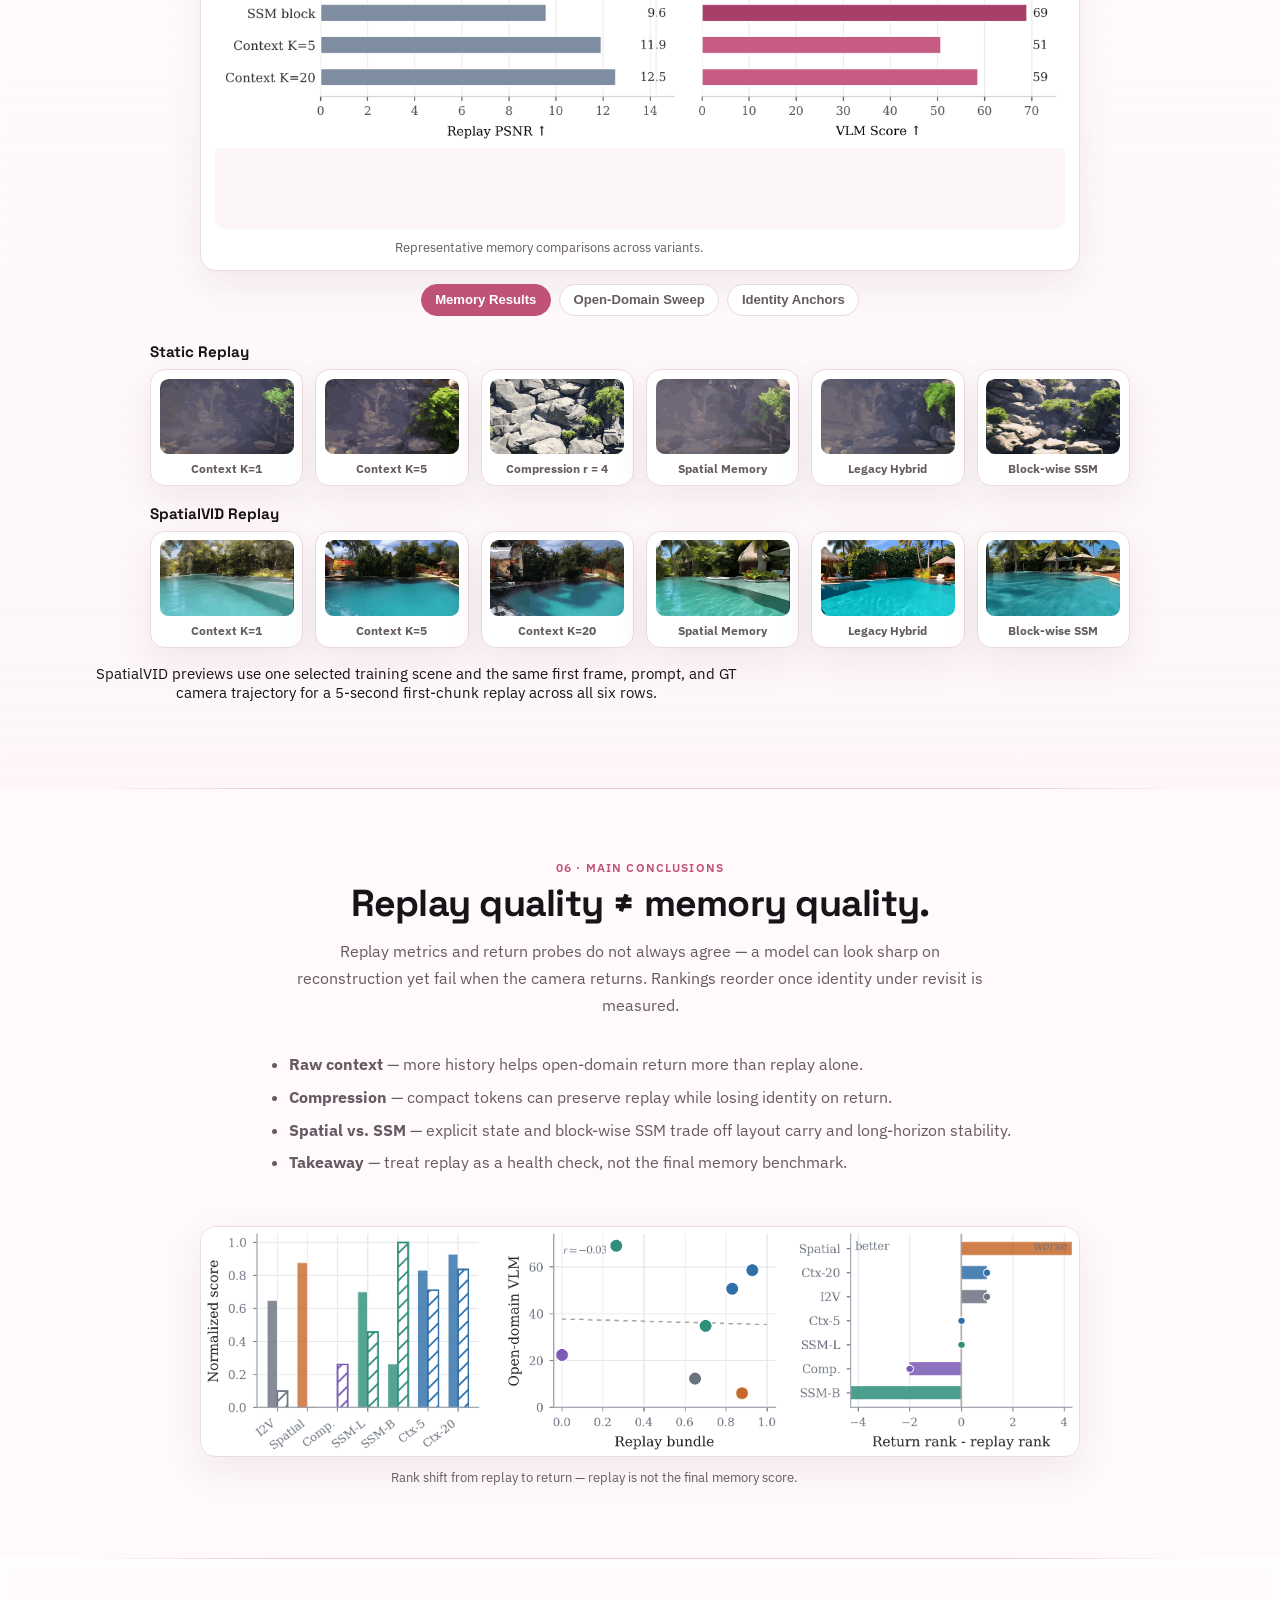
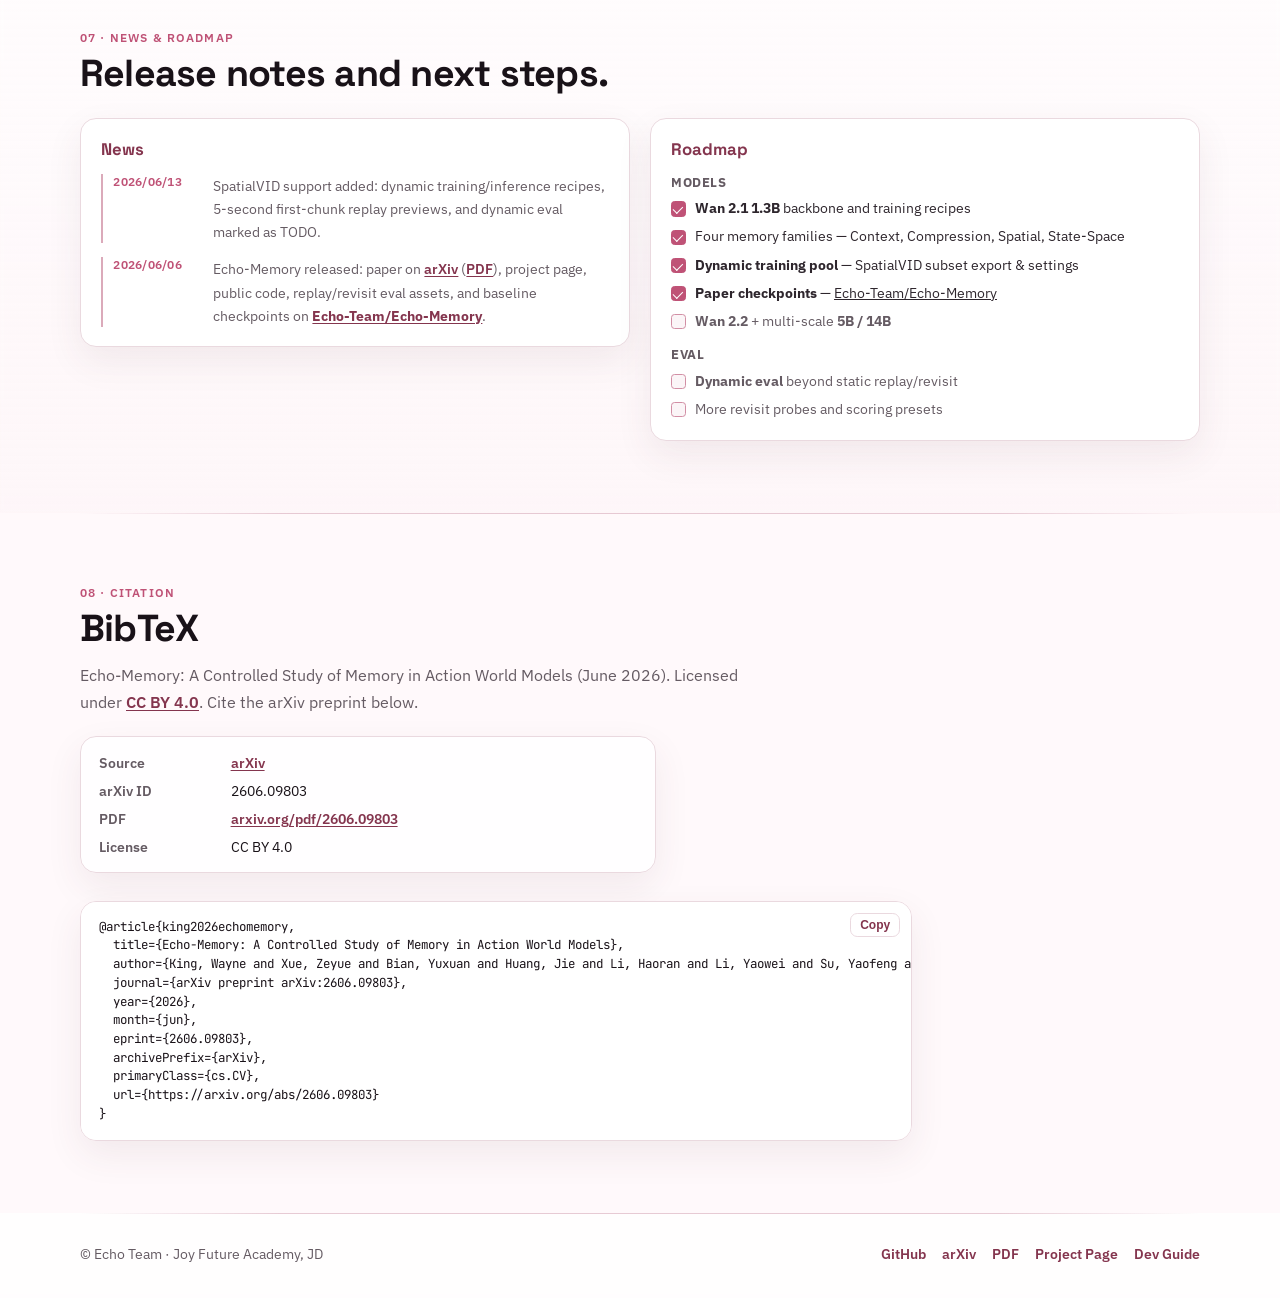
==== commit e0414f34: "Remove WeChat group QR code Remove the QR assets and all public-site references so the repository no" ====
--- a/docs/index.html
+++ b/docs/index.html
@@ -547,21 +547,6 @@
               </div>
             </div>
 
-            <div class="updates-panel community-panel">
-              <h3 class="updates-heading" data-i18n="community.title">Community</h3>
-              <p data-i18n="community.lead">Join the Echo-Memory WeChat group for release updates, checkpoint questions, and maintainer coordination.</p>
-              <figure class="wechat-qr">
-                <img
-                  class="wechat-qr__photo"
-                  src="assets/wechat_group_qrcode.jpg?v=20260701"
-                  width="1166"
-                  height="1640"
-                  alt="Echo-Memory WeChat group QR code"
-                  data-i18n-attr="alt:community.qr.alt"
-                />
-                <figcaption data-i18n="community.qr.caption">Echo-Memory 交流群 · scan to join (QR refreshes periodically)</figcaption>
-              </figure>
-            </div>
           </div>
         </div>
       </section>
--- a/docs/style.css
+++ b/docs/style.css
@@ -1121,51 +1121,9 @@
 .updates-grid {
   margin-top: 1.5rem;
   display: grid;
-  grid-template-columns: 1fr 1fr minmax(220px, 0.85fr);
+  grid-template-columns: 1fr 1fr;
   gap: 1.25rem;
   align-items: start;
-}
-
-.community-panel .wechat-qr {
-  margin: 0.75rem 0 0;
-}
-
-.community-panel {
-  overflow: visible;
-}
-
-.wechat-qr {
-  margin: 0.75rem auto 0;
-  padding: 0;
-  text-align: center;
-  overflow: visible;
-}
-
-/* Portrait WeChat screenshot: set display width only; height follows intrinsic ratio (1166×1640). */
-.wechat-qr__photo {
-  display: block;
-  width: 220px;
-  max-width: 100%;
-  height: auto;
-  margin: 0 auto;
-  border-radius: 0.75rem;
-  border: 1px solid var(--border);
-  box-shadow: var(--shadow);
-}
-
-.developer-page .wechat-qr {
-  margin: 1rem auto 0;
-  overflow: visible;
-}
-
-.developer-page .wechat-qr__photo {
-  width: 260px;
-}
-
-.wechat-qr figcaption {
-  margin-top: 0.55rem;
-  font-size: 0.82rem;
-  color: var(--text-soft);
 }
 
 .lang-toggle {
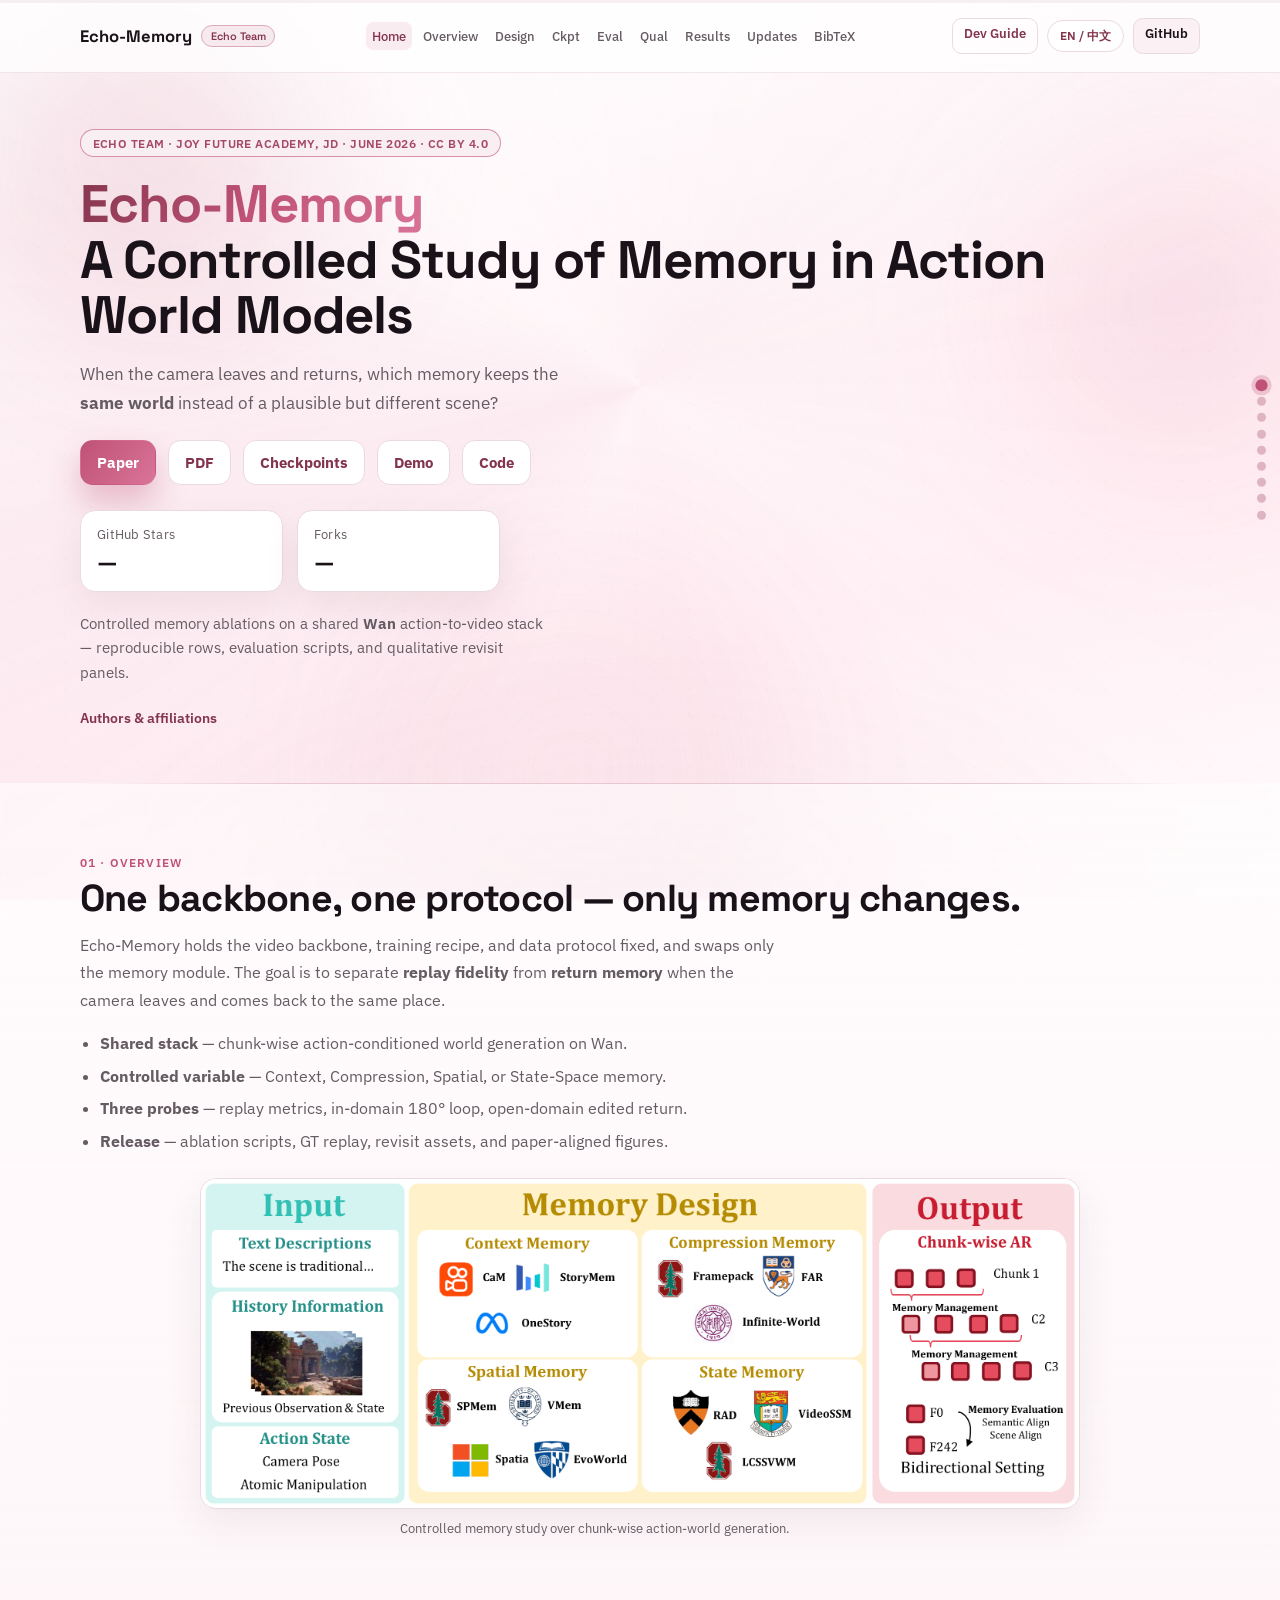
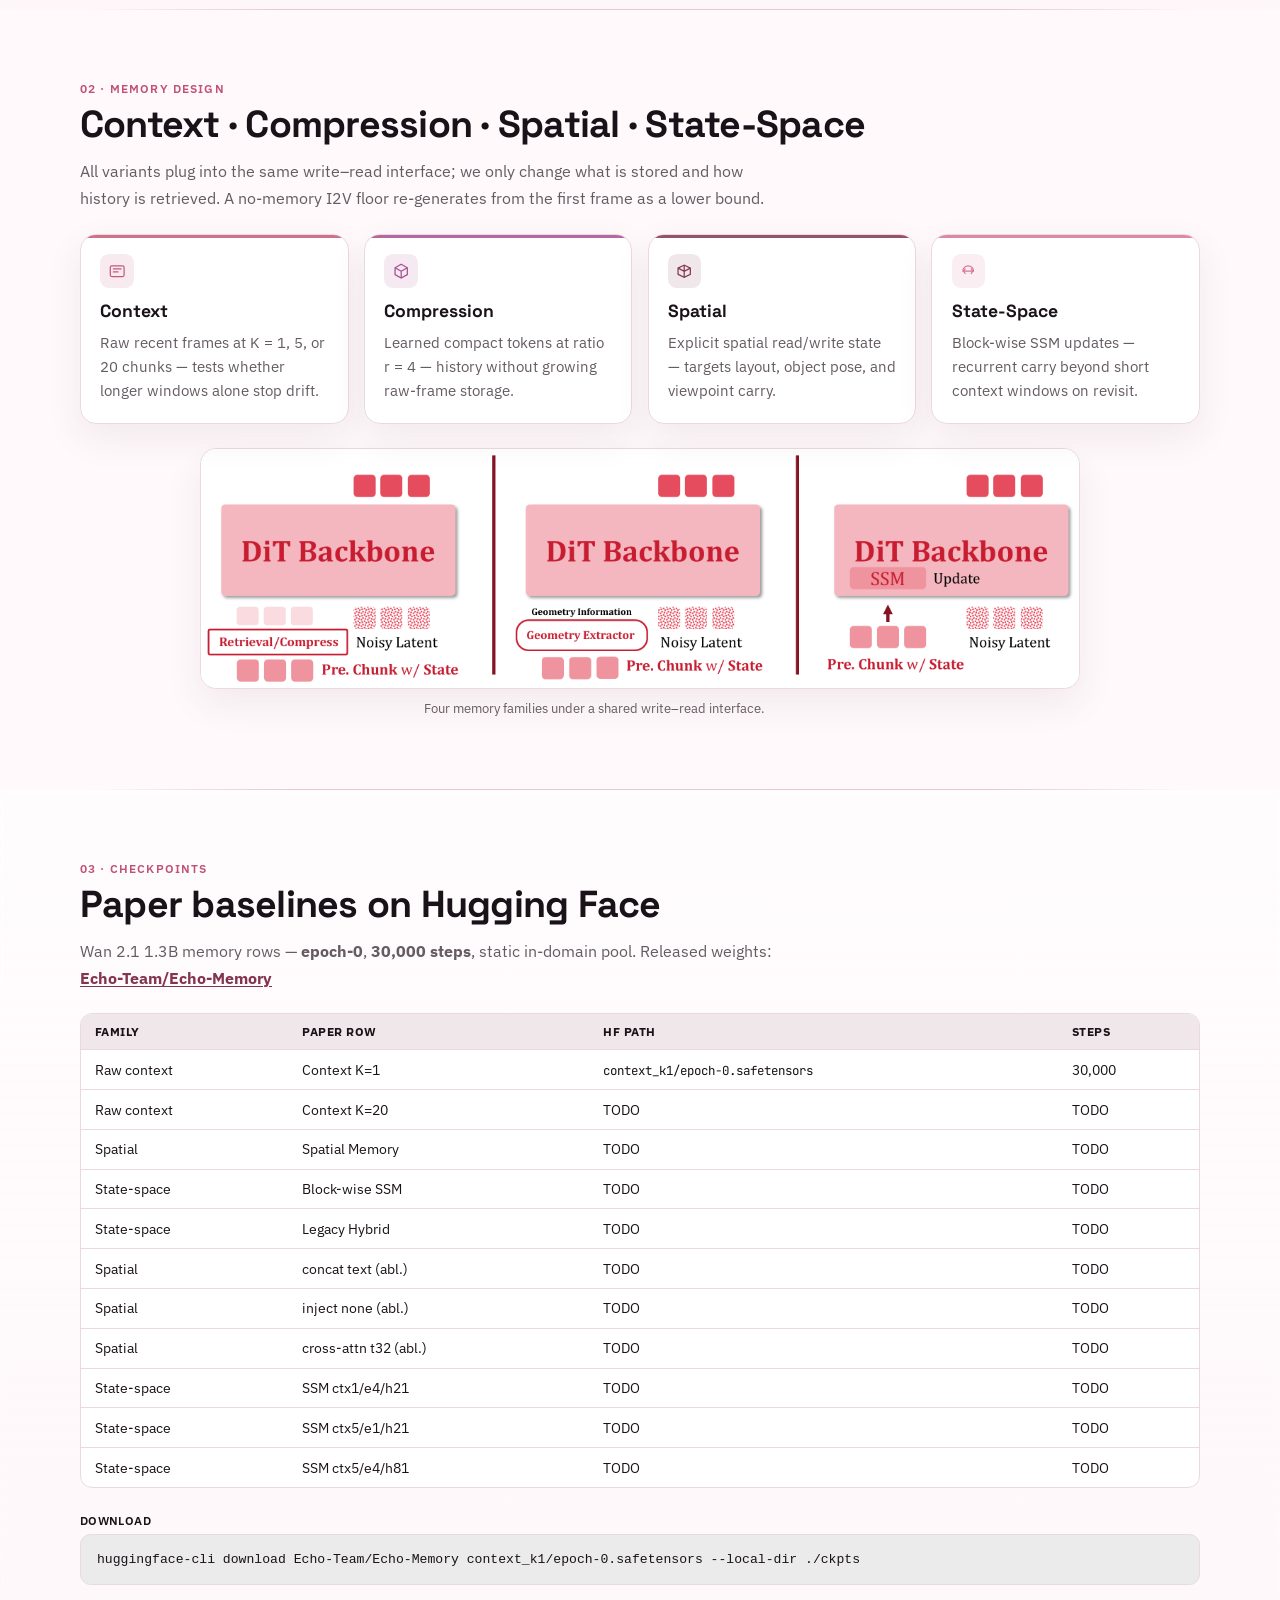
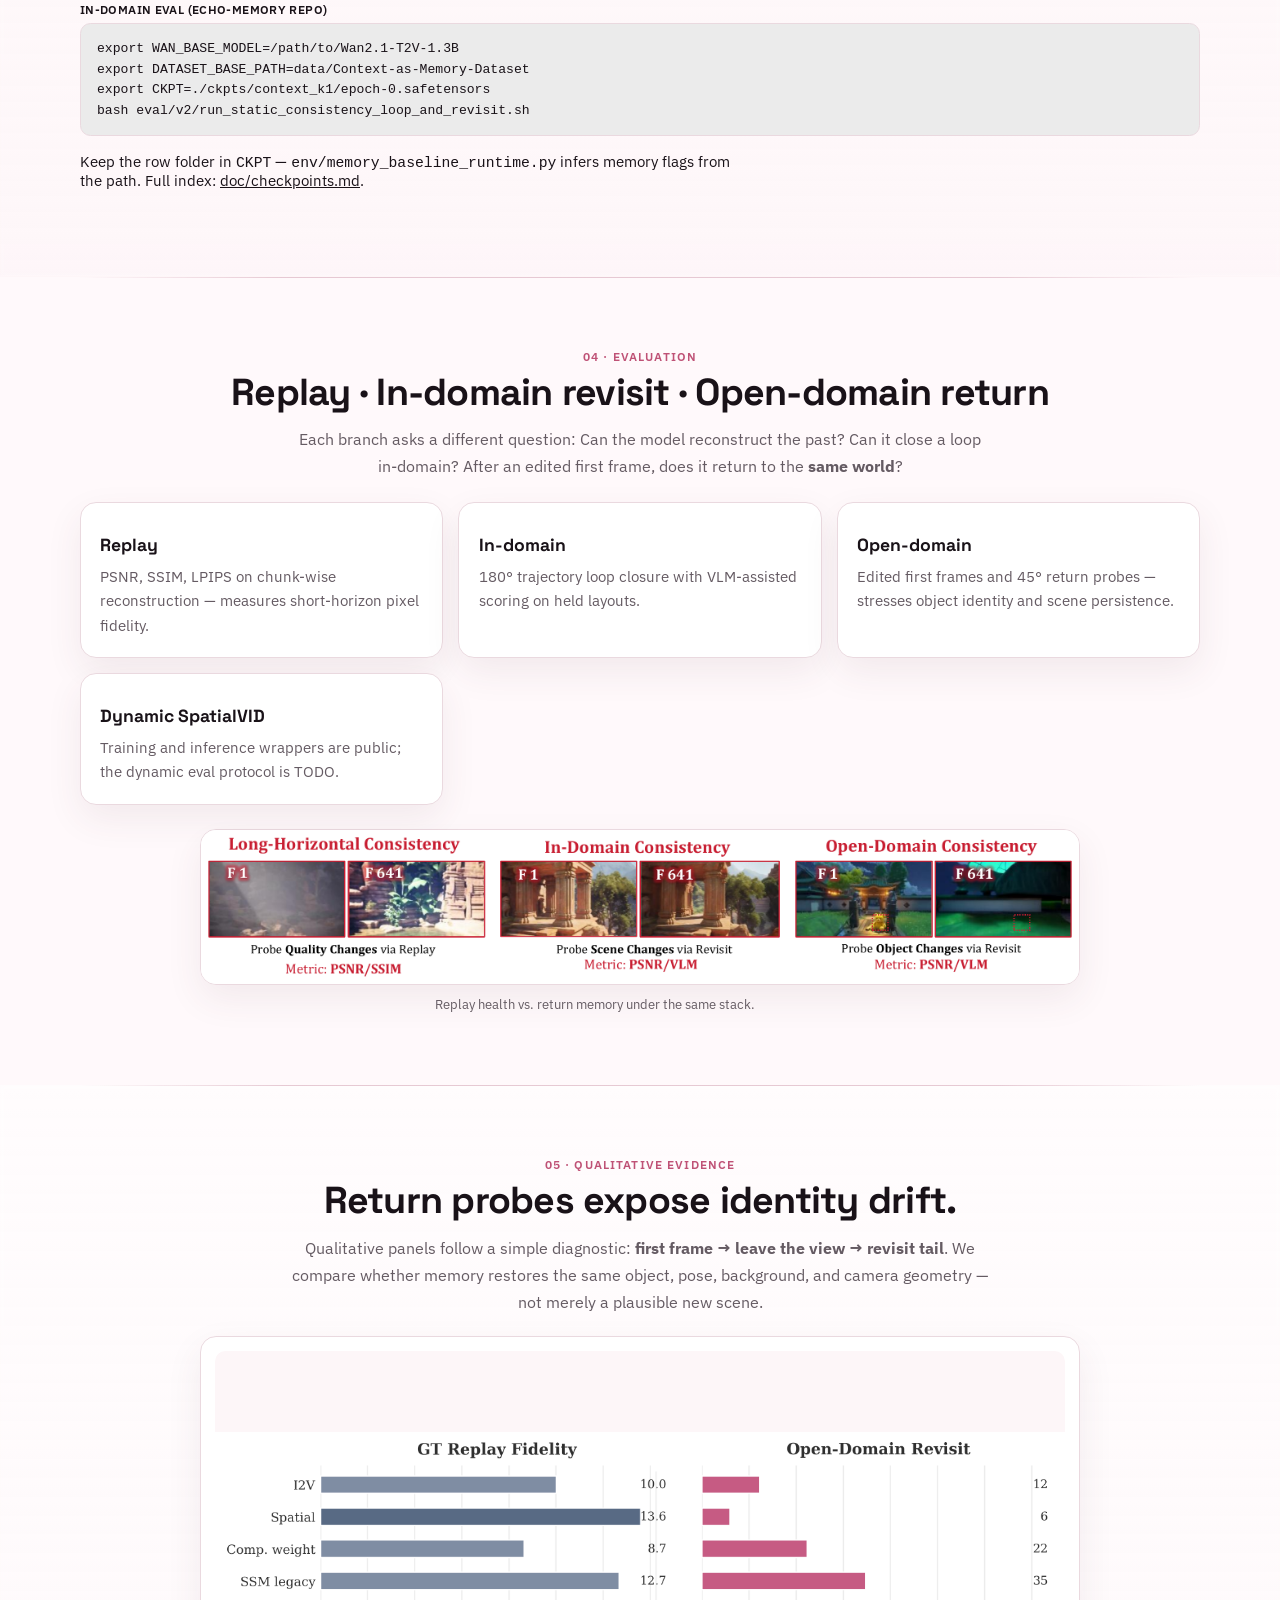
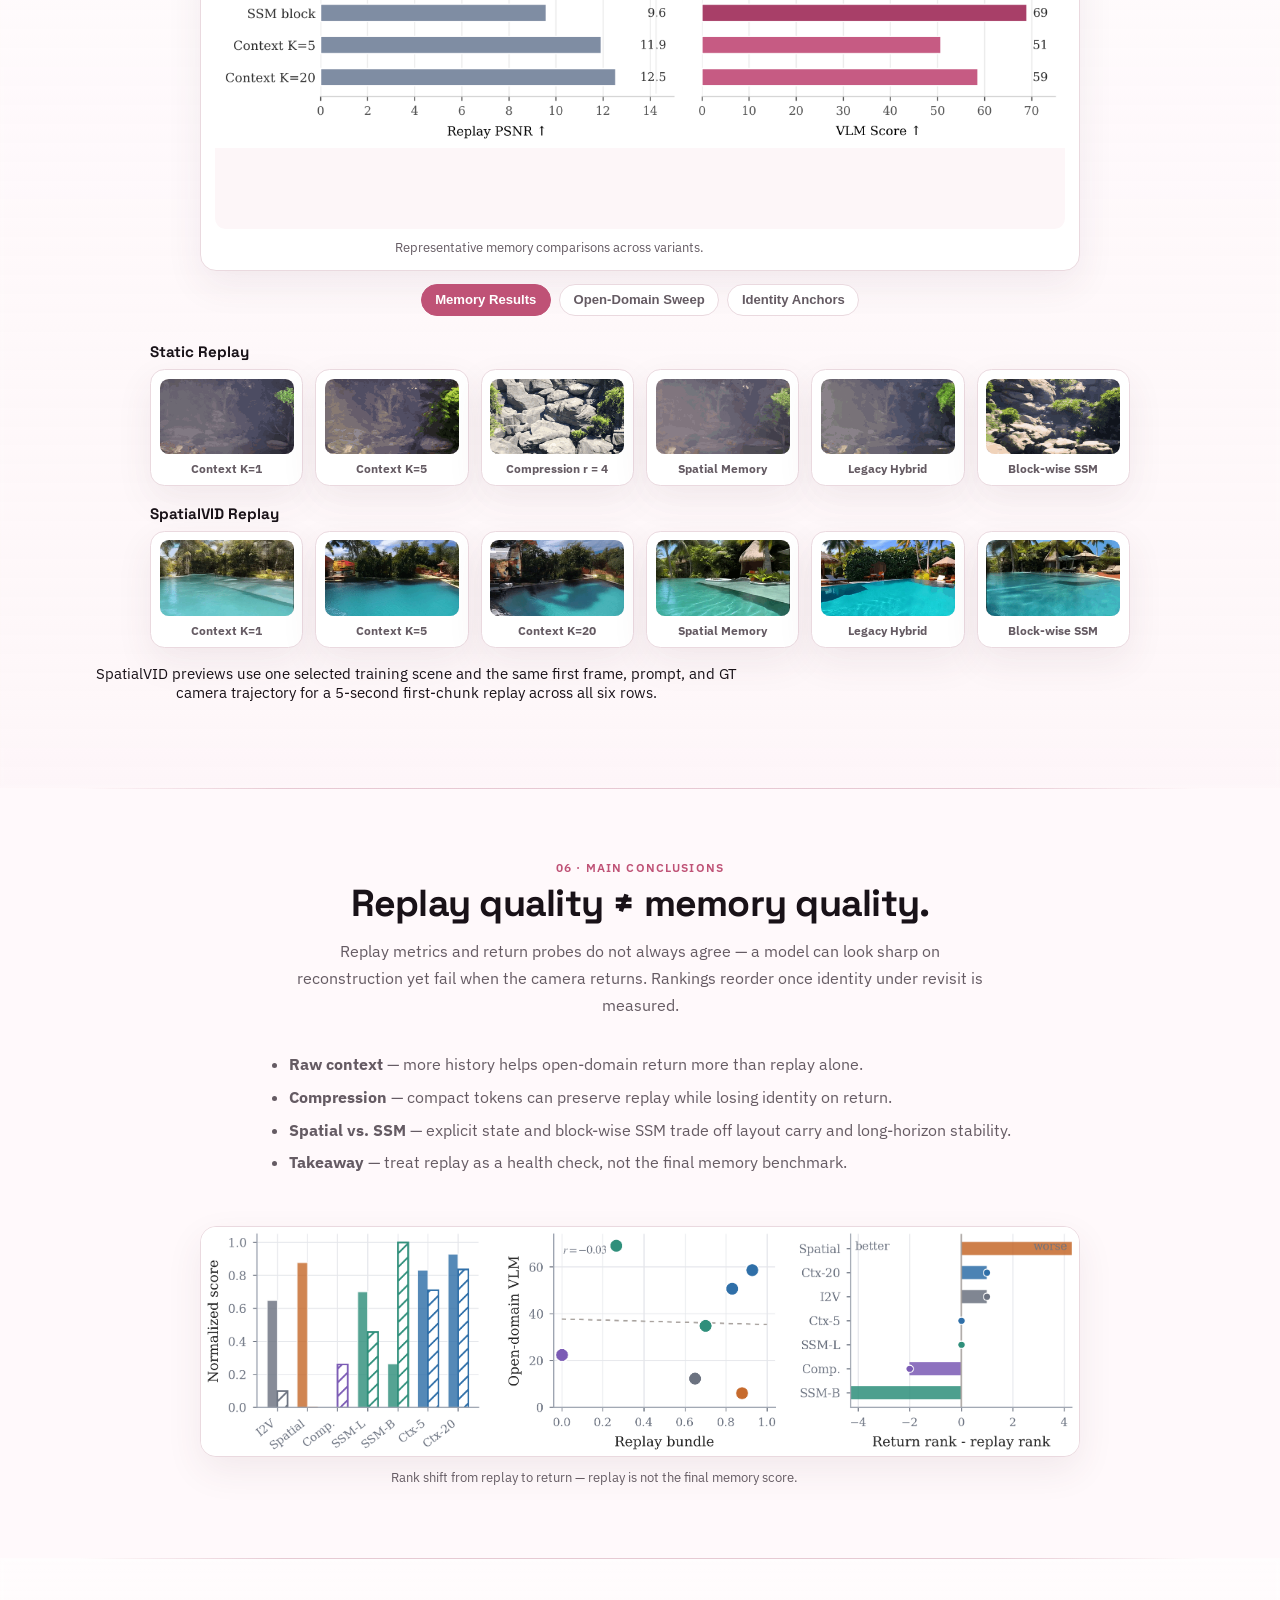
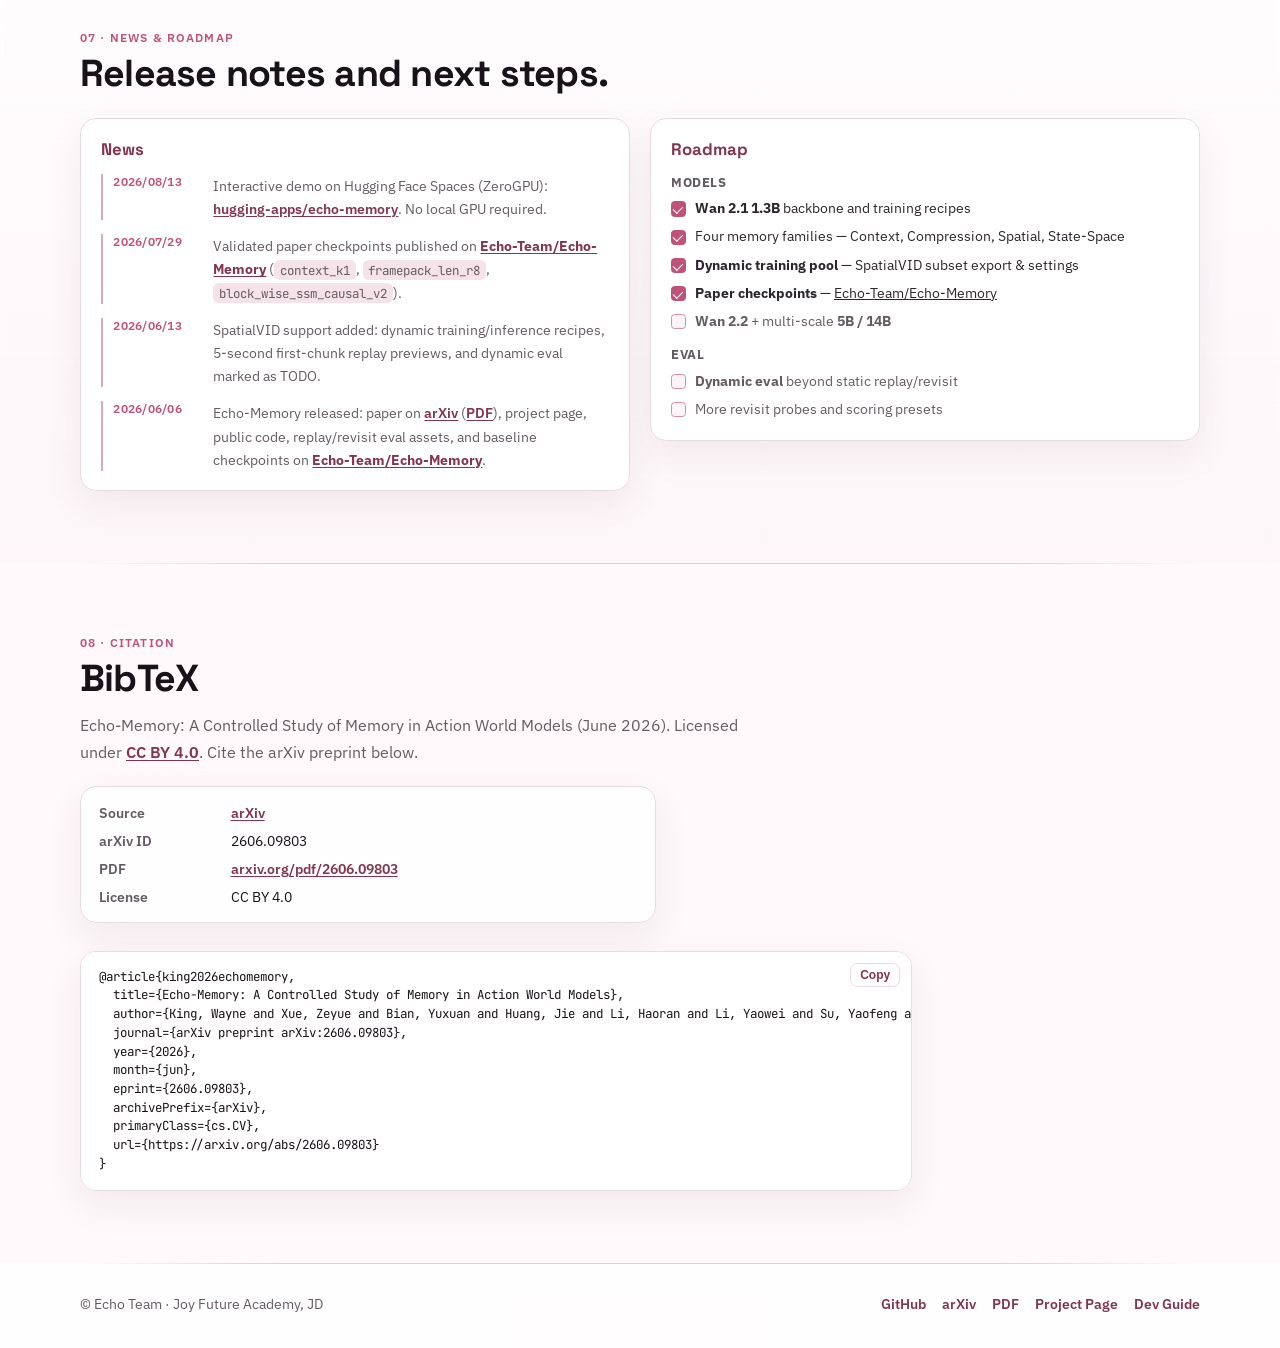
==== commit f3a5b0cb: "Add license, citation metadata, and public demo links. Surface the Hugging Face Space, dataset, and " ====
--- a/docs/index.html
+++ b/docs/index.html
@@ -7,6 +7,27 @@
   <meta
     name="description"
     content="Echo-Memory: A controlled study of memory mechanisms in action-conditioned world models."
+  />
+  <meta property="og:type" content="website" />
+  <meta property="og:title" content="Echo-Memory: A Controlled Study of Memory in Action World Models" />
+  <meta
+    property="og:description"
+    content="Which memory keeps the same world after the camera leaves and returns? Context, Compression, Spatial, and State-Space on a shared Wan backbone."
+  />
+  <meta property="og:url" content="https://echo-team-joy-future-academy-jd.github.io/Echo-Memory/" />
+  <meta
+    property="og:image"
+    content="https://raw.githubusercontent.com/Echo-Team-Joy-Future-Academy-JD/Echo-Memory/main/assets/paper_cases/figure_1_abs_framework.png"
+  />
+  <meta name="twitter:card" content="summary_large_image" />
+  <meta name="twitter:title" content="Echo-Memory: A Controlled Study of Memory in Action World Models" />
+  <meta
+    name="twitter:description"
+    content="Which memory keeps the same world after the camera leaves and returns? Context, Compression, Spatial, and State-Space on a shared Wan backbone."
+  />
+  <meta
+    name="twitter:image"
+    content="https://raw.githubusercontent.com/Echo-Team-Joy-Future-Academy-JD/Echo-Memory/main/assets/paper_cases/figure_1_abs_framework.png"
   />
   <link rel="preconnect" href="https://fonts.googleapis.com" />
   <link rel="preconnect" href="https://fonts.gstatic.com" crossorigin />
@@ -145,6 +166,13 @@
               >Checkpoints</a>
               <a
                 class="cta cta--secondary"
+                href="https://huggingface.co/spaces/hugging-apps/echo-memory"
+                target="_blank"
+                rel="noopener noreferrer"
+                data-i18n="hero.cta.demo"
+              >Demo</a>
+              <a
+                class="cta cta--secondary"
                 href="https://github.com/Echo-Team-Joy-Future-Academy-JD/Echo-Memory"
                 target="_blank"
                 rel="noopener noreferrer"
@@ -488,6 +516,18 @@
             <div class="updates-panel">
               <h3 class="updates-heading" data-i18n="updates.news">News</h3>
               <ul class="news-feed">
+                <li class="news-item">
+                  <time datetime="2026-08-13">2026/08/13</time>
+                  <p data-i18n-html="updates.news_demo">
+                    Interactive Hugging Face Space demo is live (ZeroGPU).
+                  </p>
+                </li>
+                <li class="news-item">
+                  <time datetime="2026-07-29">2026/07/29</time>
+                  <p data-i18n-html="updates.news_ckpt">
+                    Validated paper checkpoints published on Hugging Face.
+                  </p>
+                </li>
                 <li class="news-item">
                   <time datetime="2026-06-13">2026/06/13</time>
                   <p data-i18n-html="updates.news0">
@@ -622,7 +662,7 @@
     </footer>
   </div>
 
-  <script src="i18n.js?v=lang-v2"></script>
+  <script src="i18n.js?v=lang-v3"></script>
   <script src="i18n-runtime.js?v=lang-v2"></script>
   <script src="site.js?v=lang-v1" defer></script>
 </body>
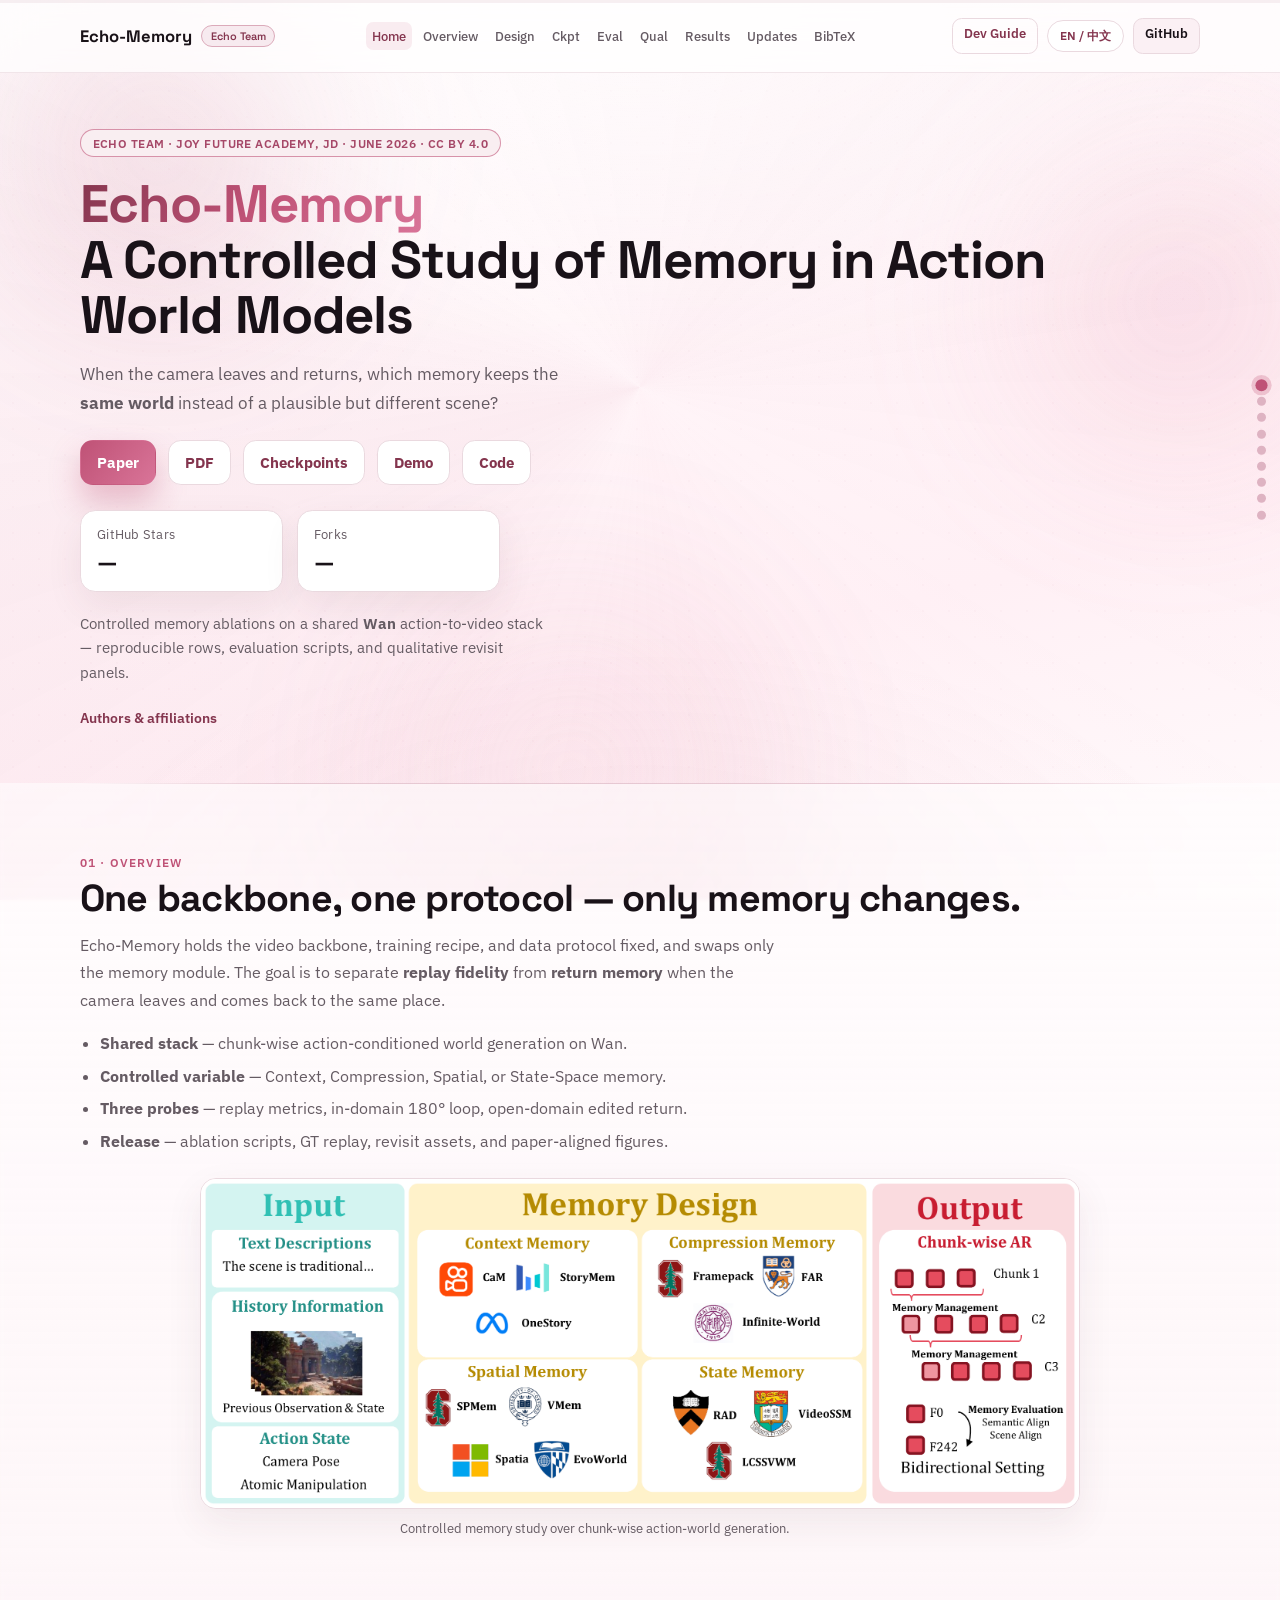
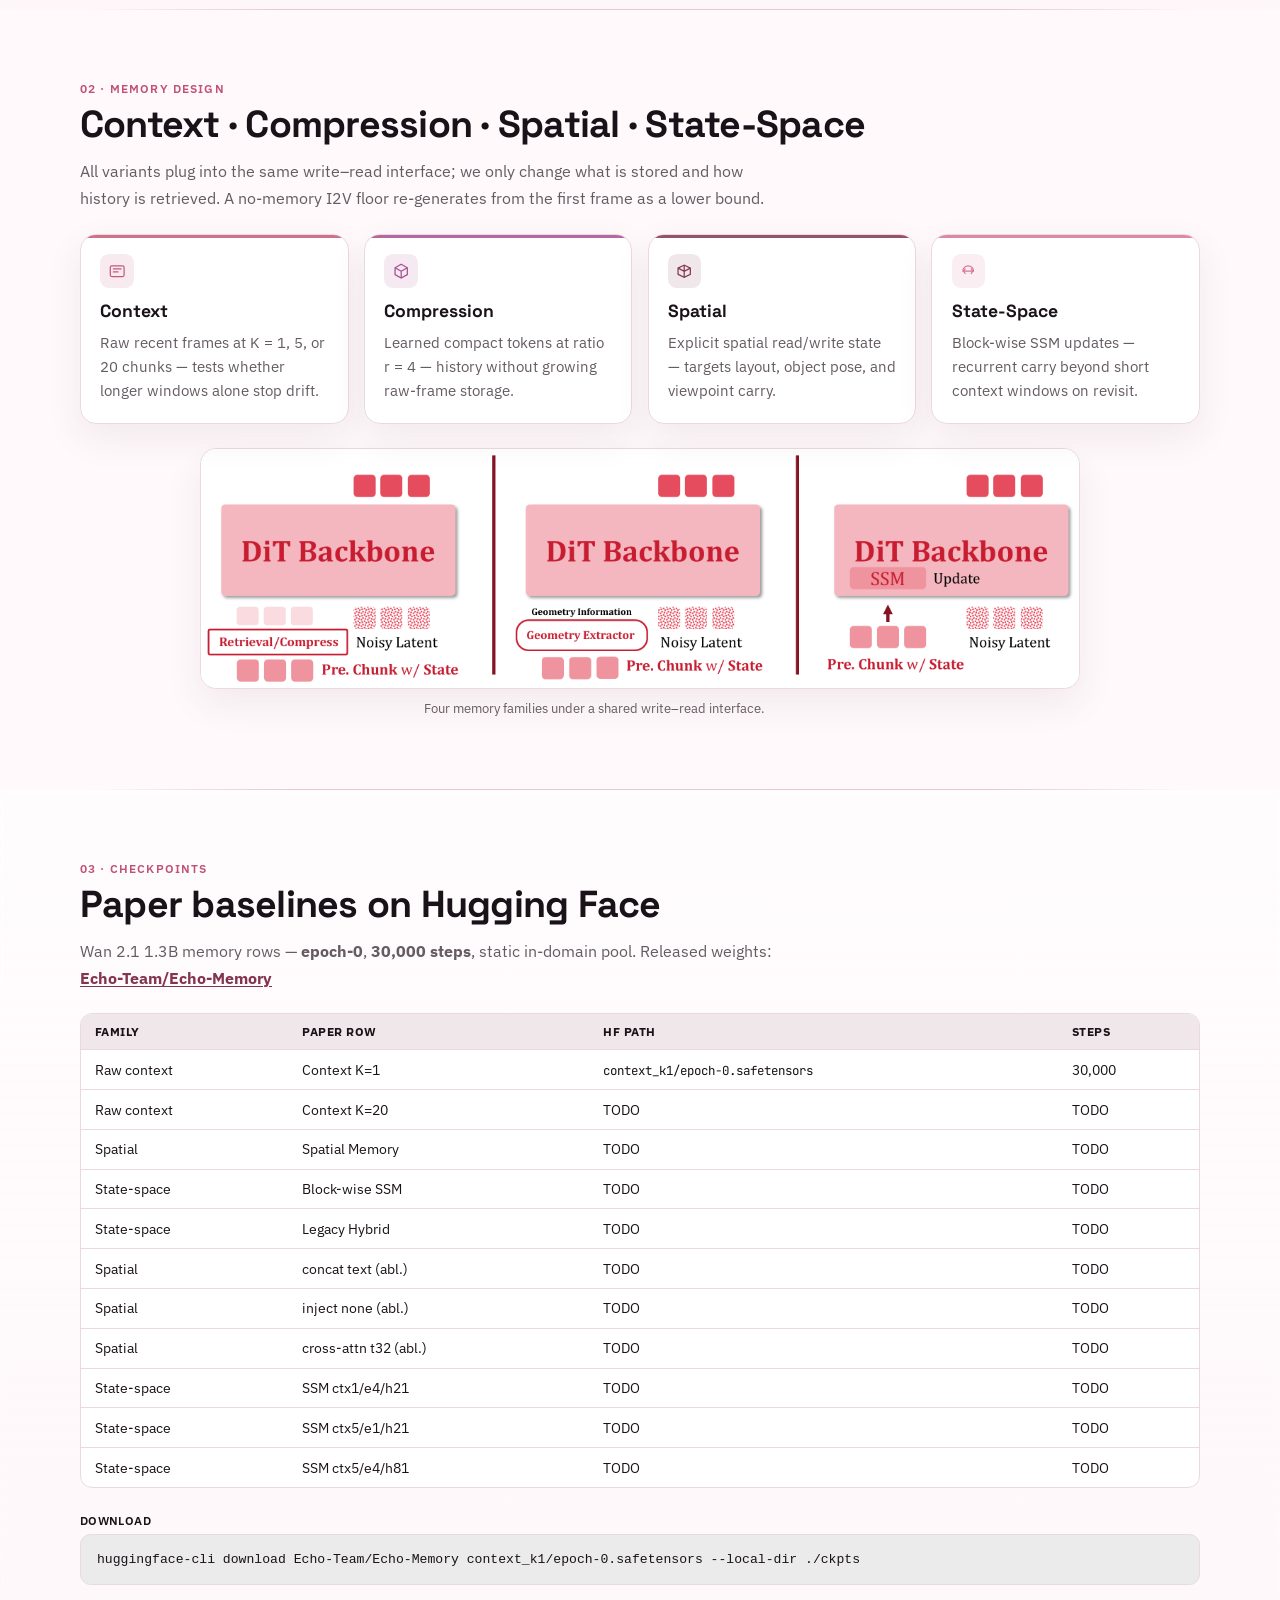
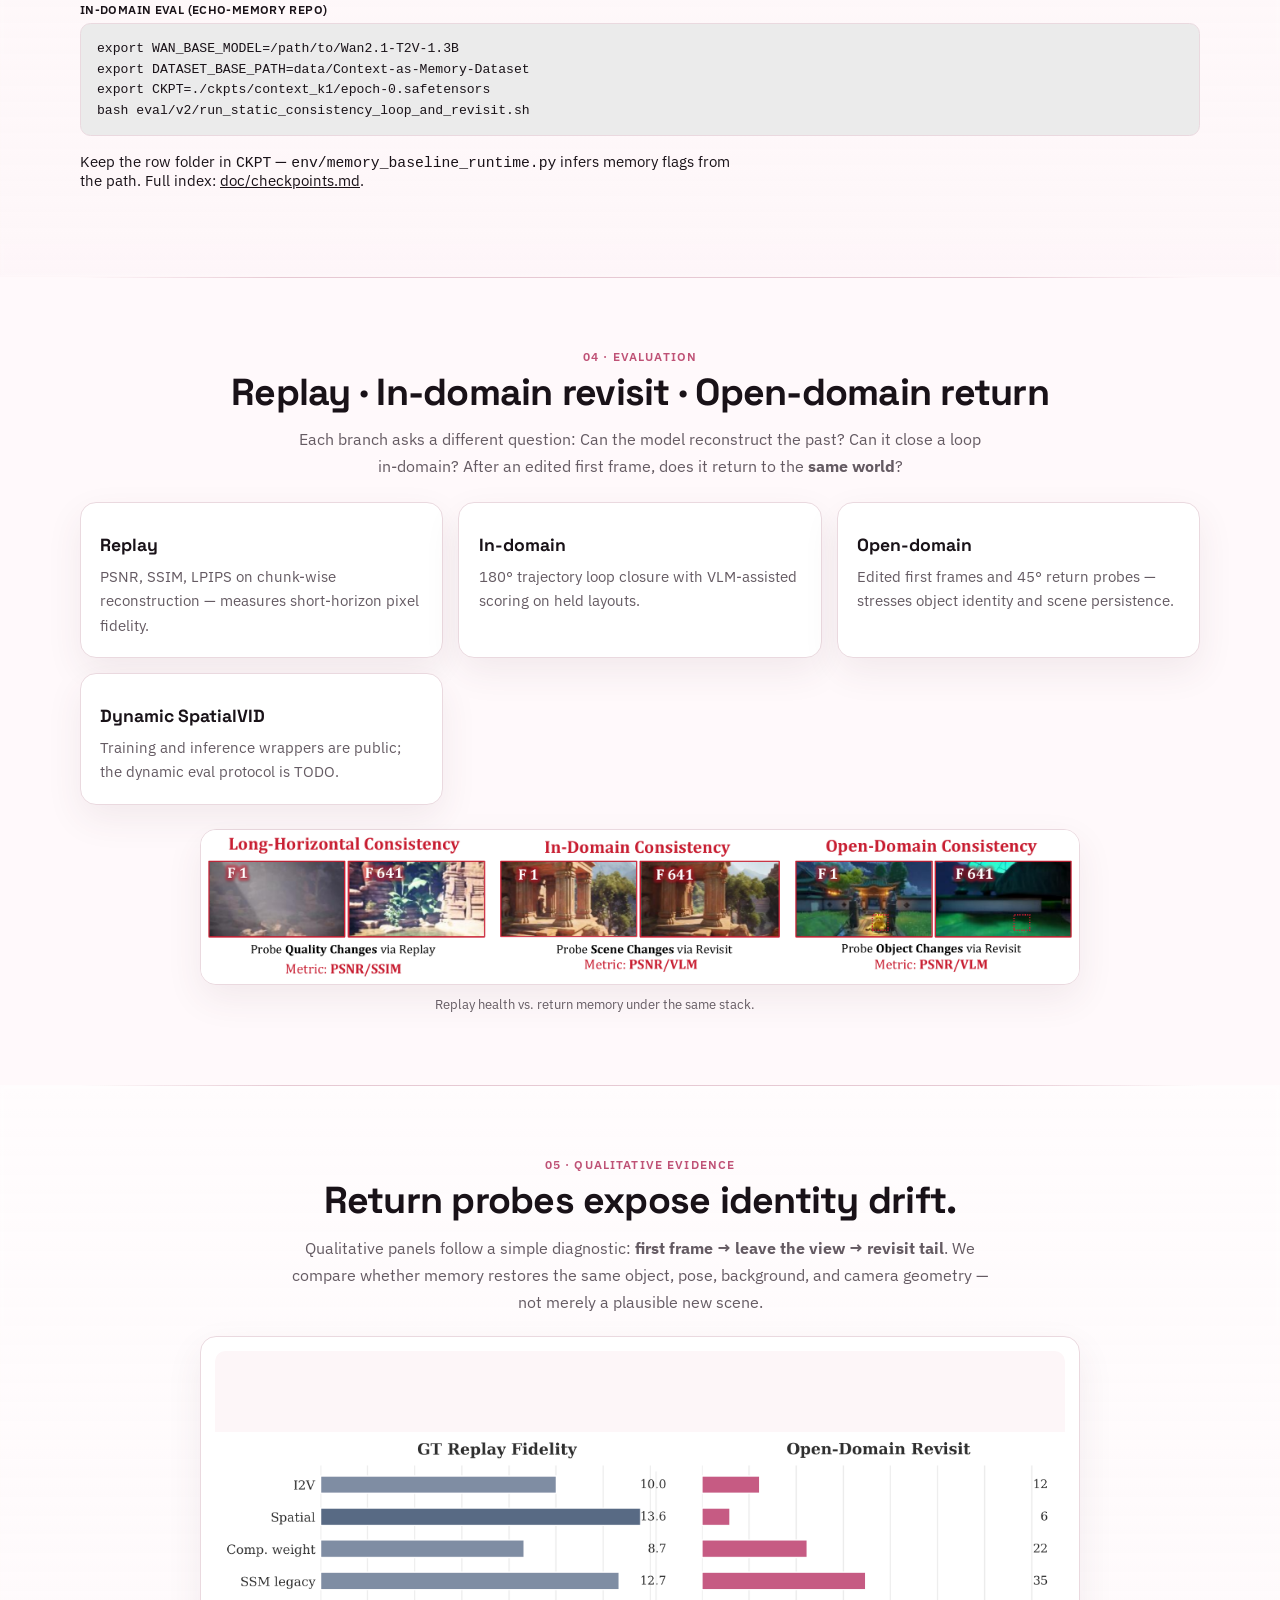
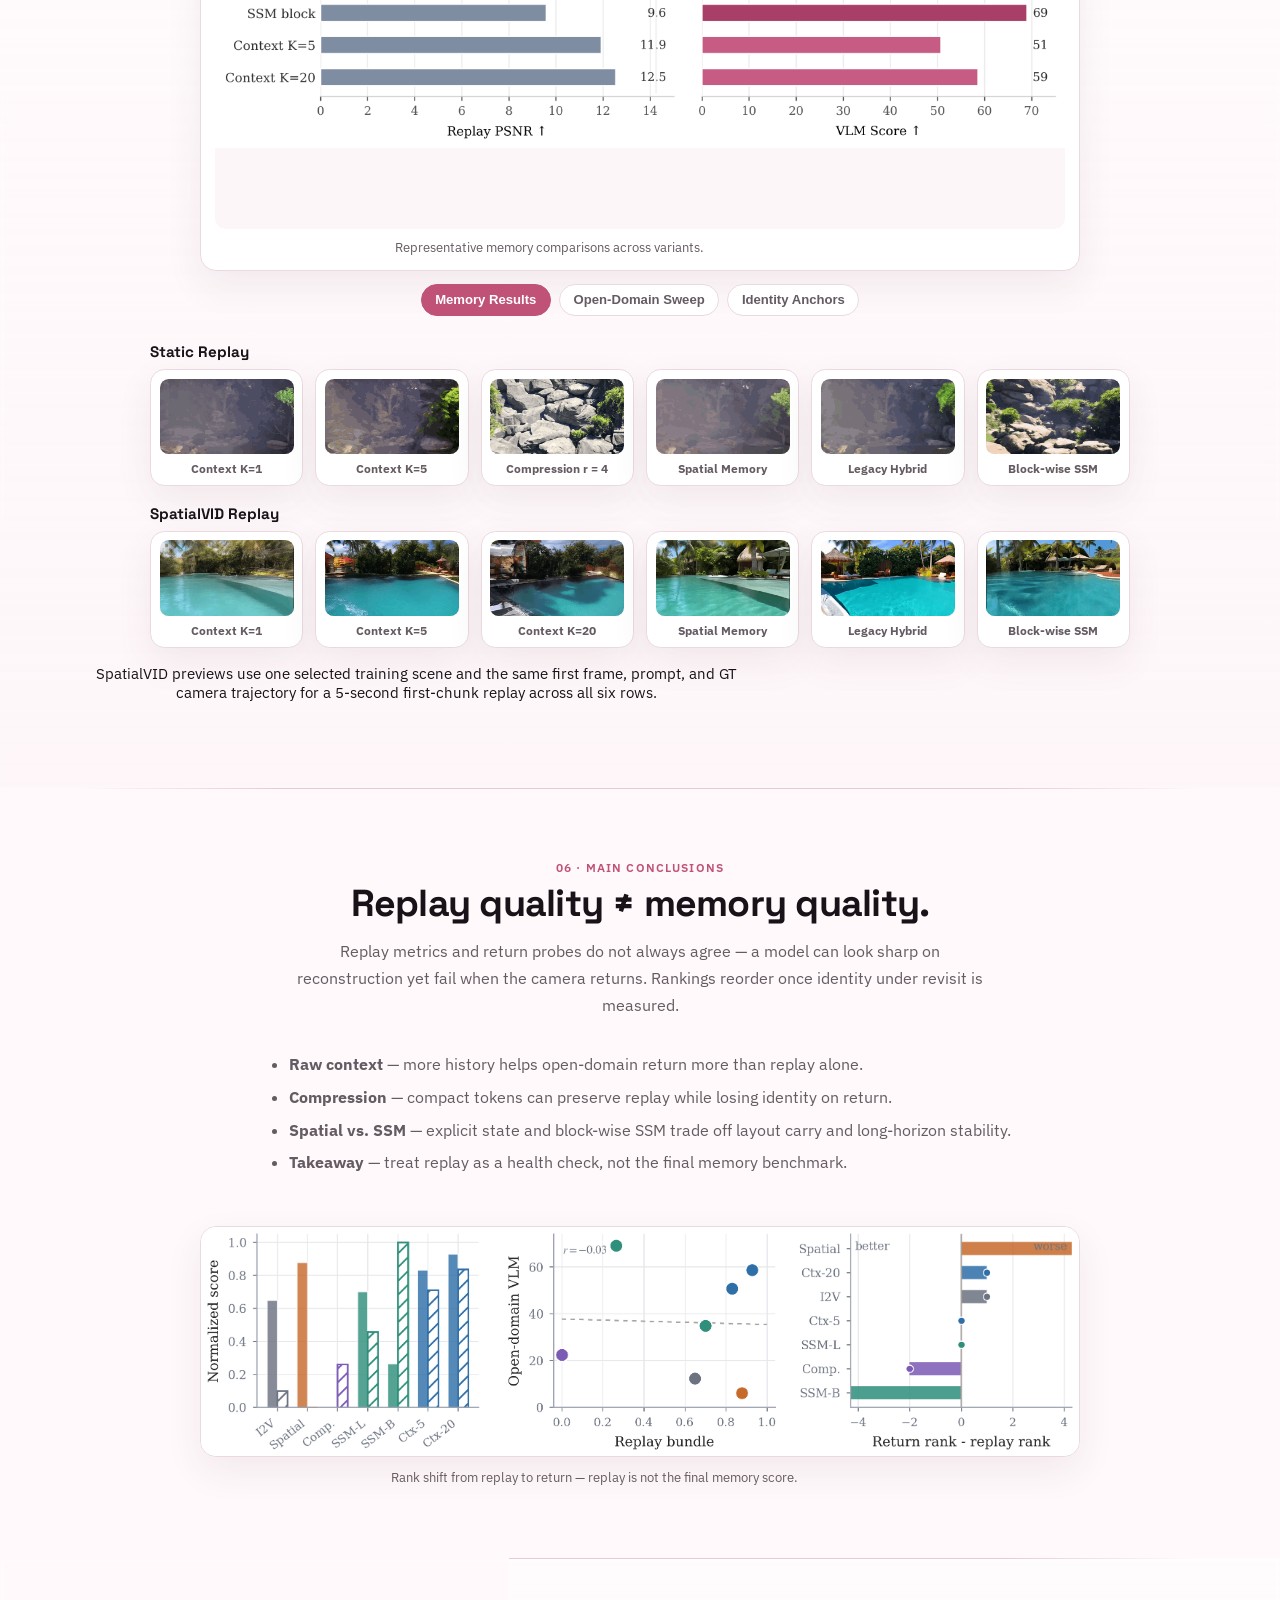
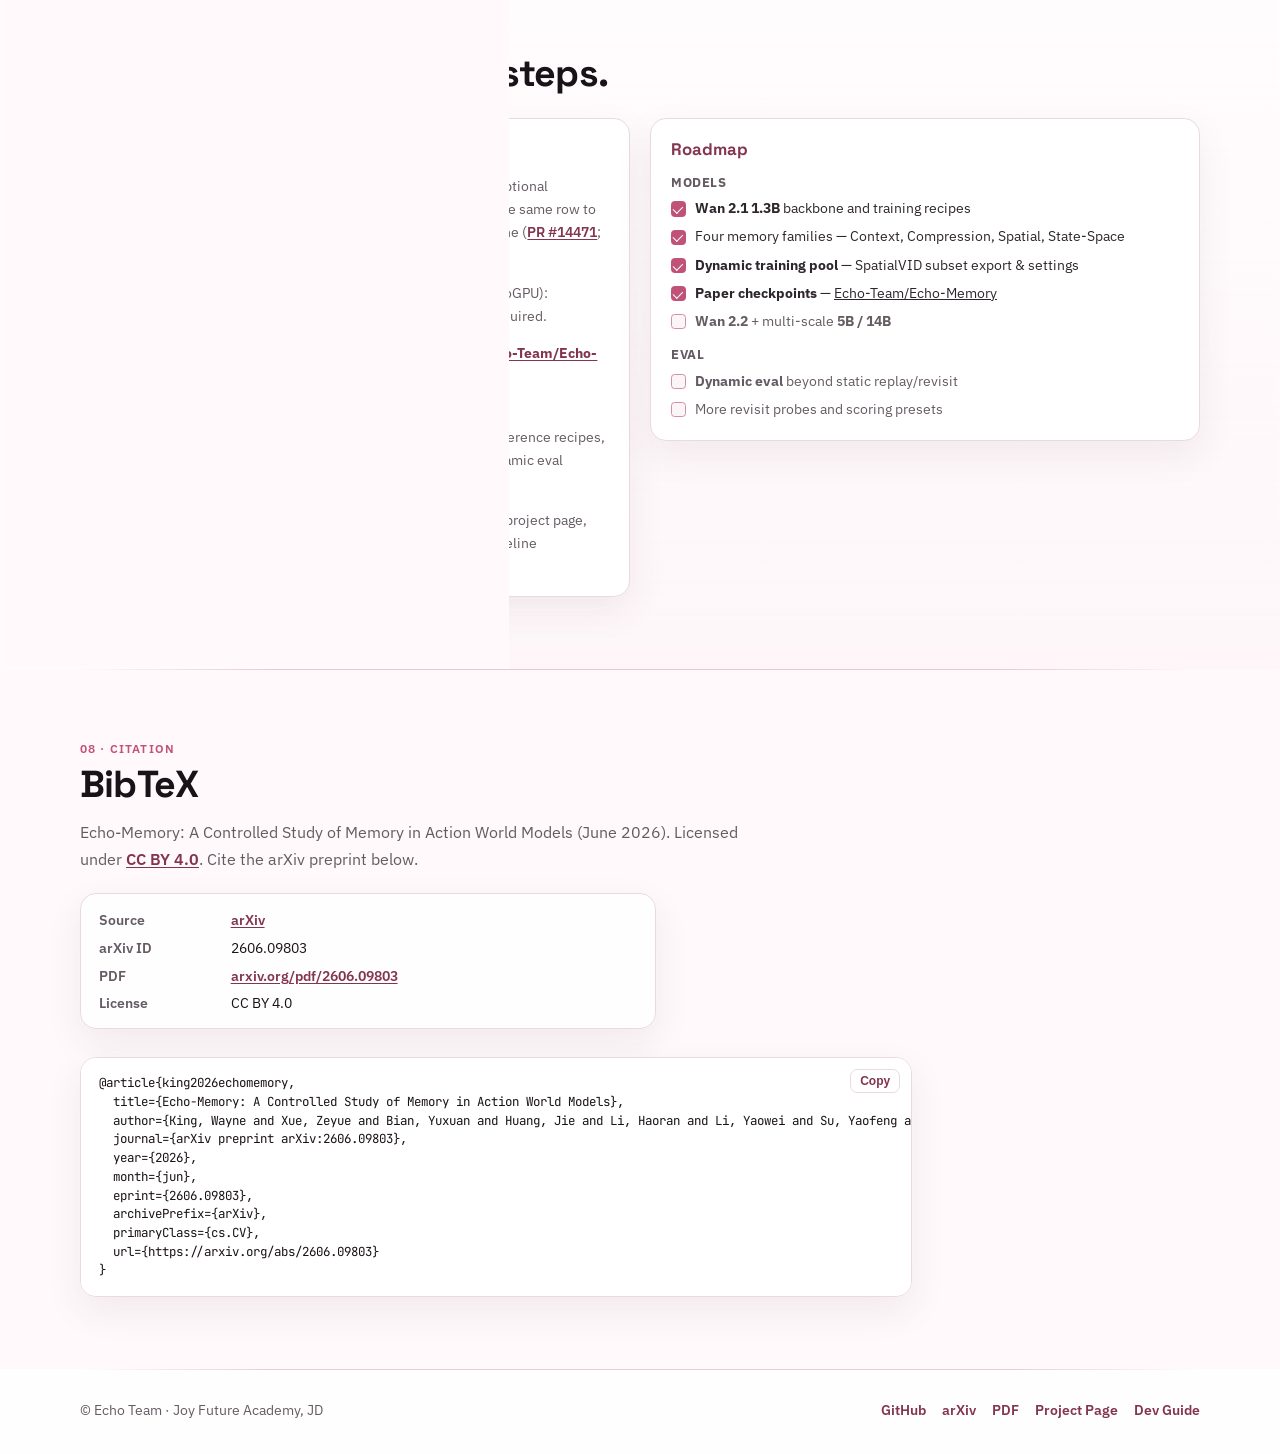
==== commit d629b382: "Announce DiffSynth and Diffusers context_k1 adapters. Record the submitted Wan example, remapped che" ====
--- a/docs/index.html
+++ b/docs/index.html
@@ -517,6 +517,12 @@
               <h3 class="updates-heading" data-i18n="updates.news">News</h3>
               <ul class="news-feed">
                 <li class="news-item">
+                  <time datetime="2026-08-14">2026/08/14</time>
+                  <p data-i18n-html="updates.news_frameworks">
+                    DiffSynth example and Diffusers community pipeline submitted for context_k1.
+                  </p>
+                </li>
+                <li class="news-item">
                   <time datetime="2026-08-13">2026/08/13</time>
                   <p data-i18n-html="updates.news_demo">
                     Interactive Hugging Face Space demo is live (ZeroGPU).
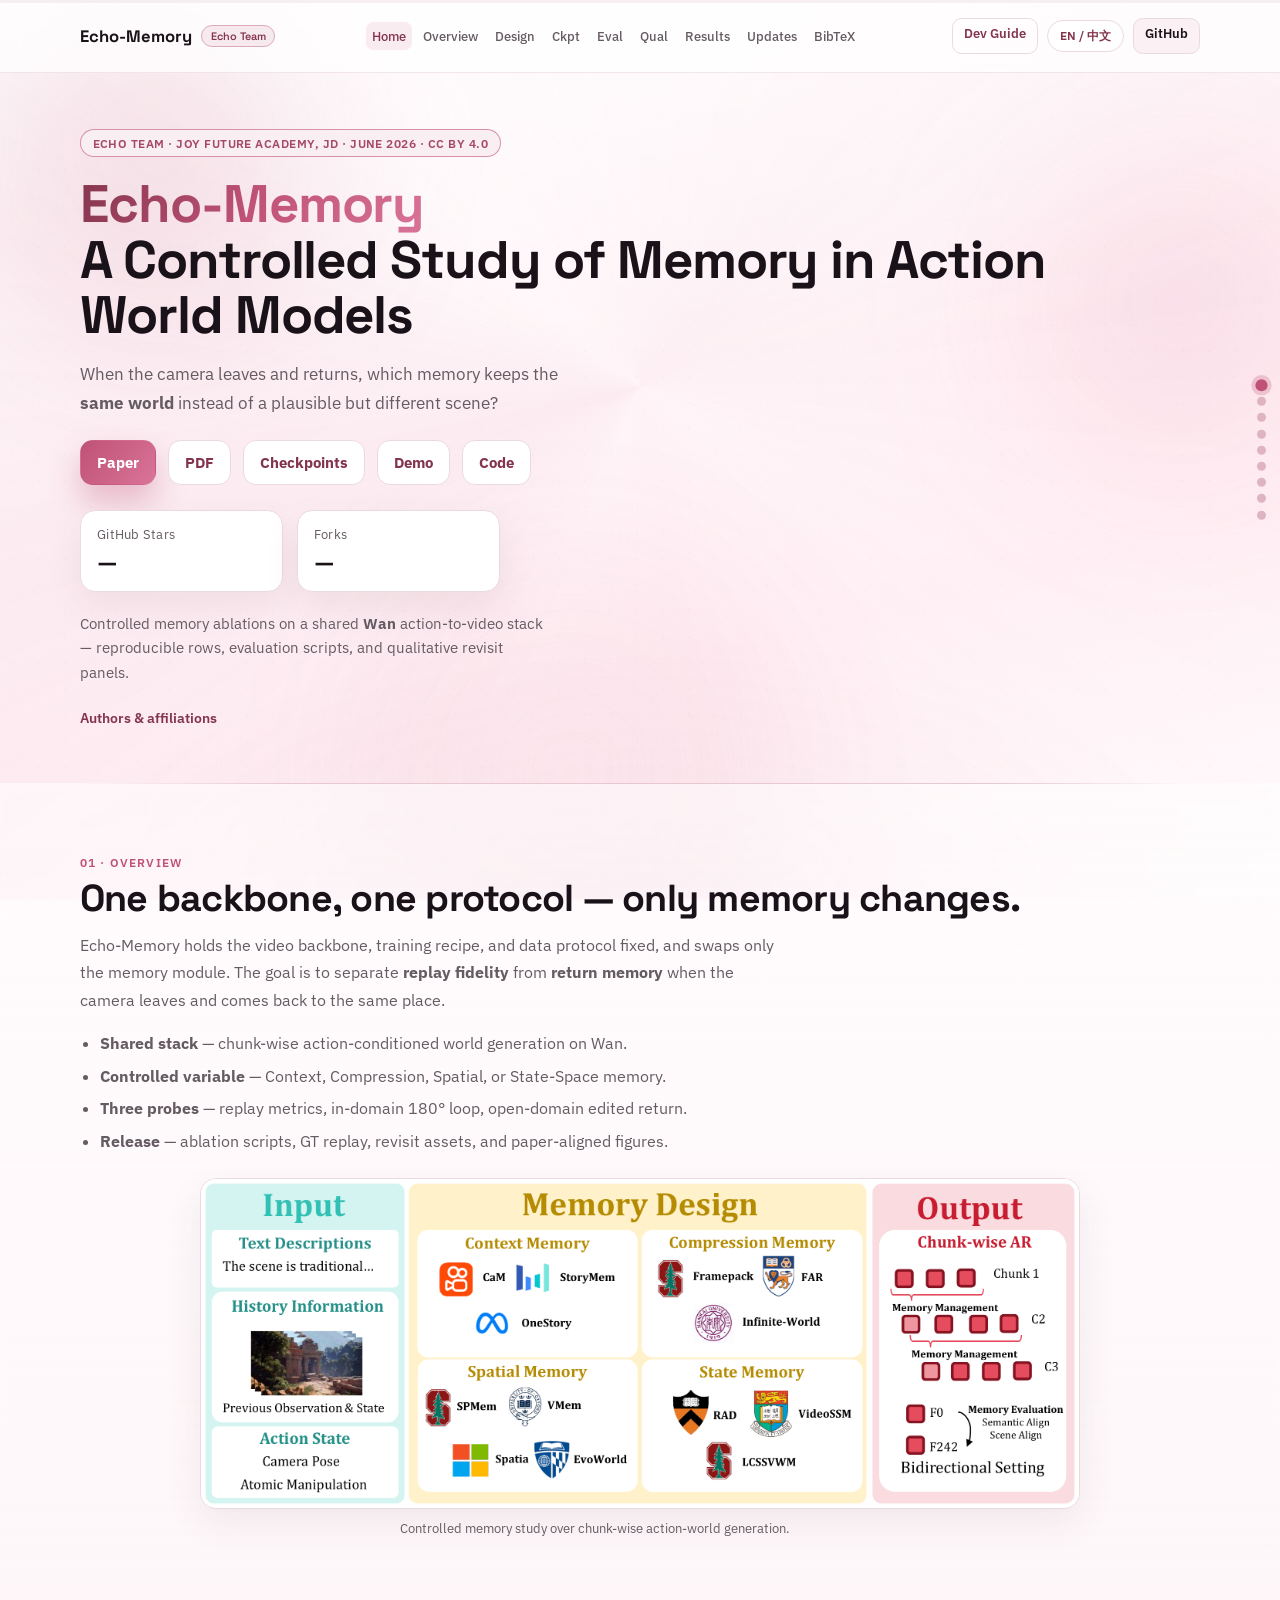
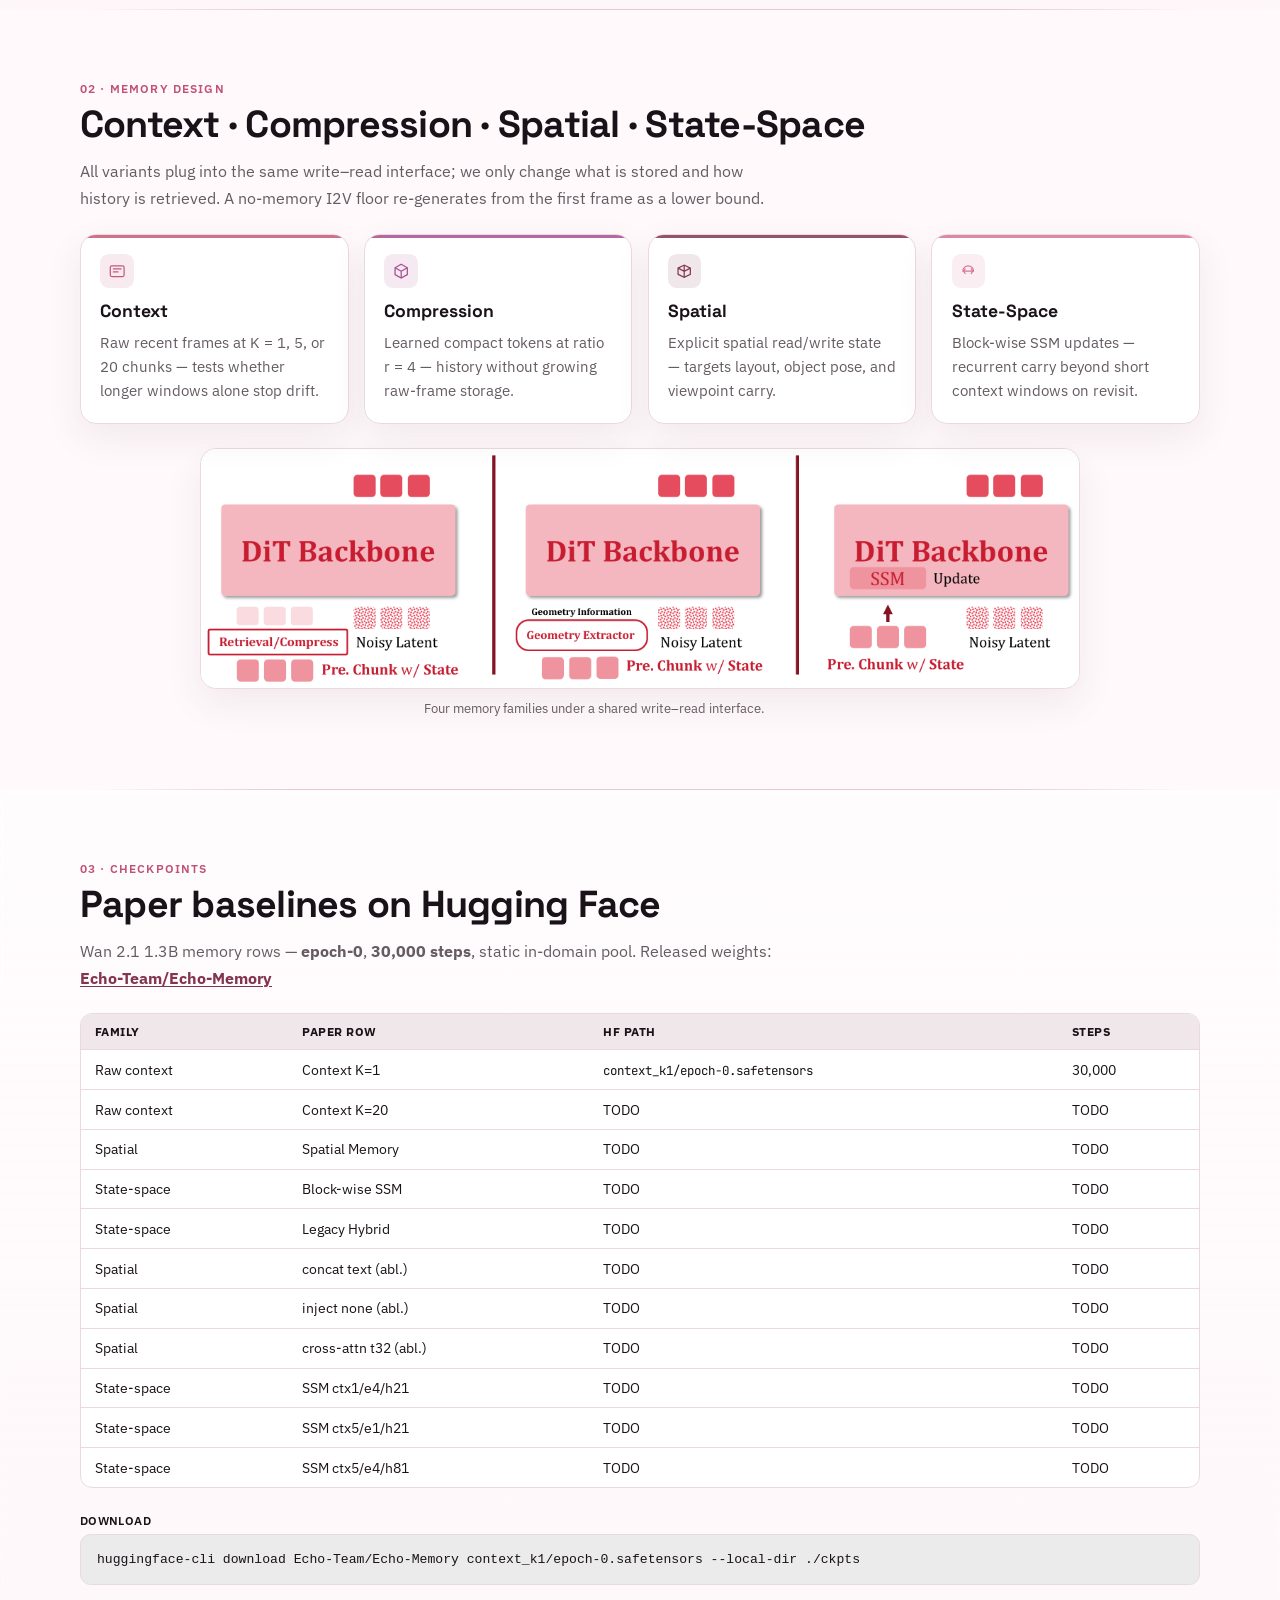
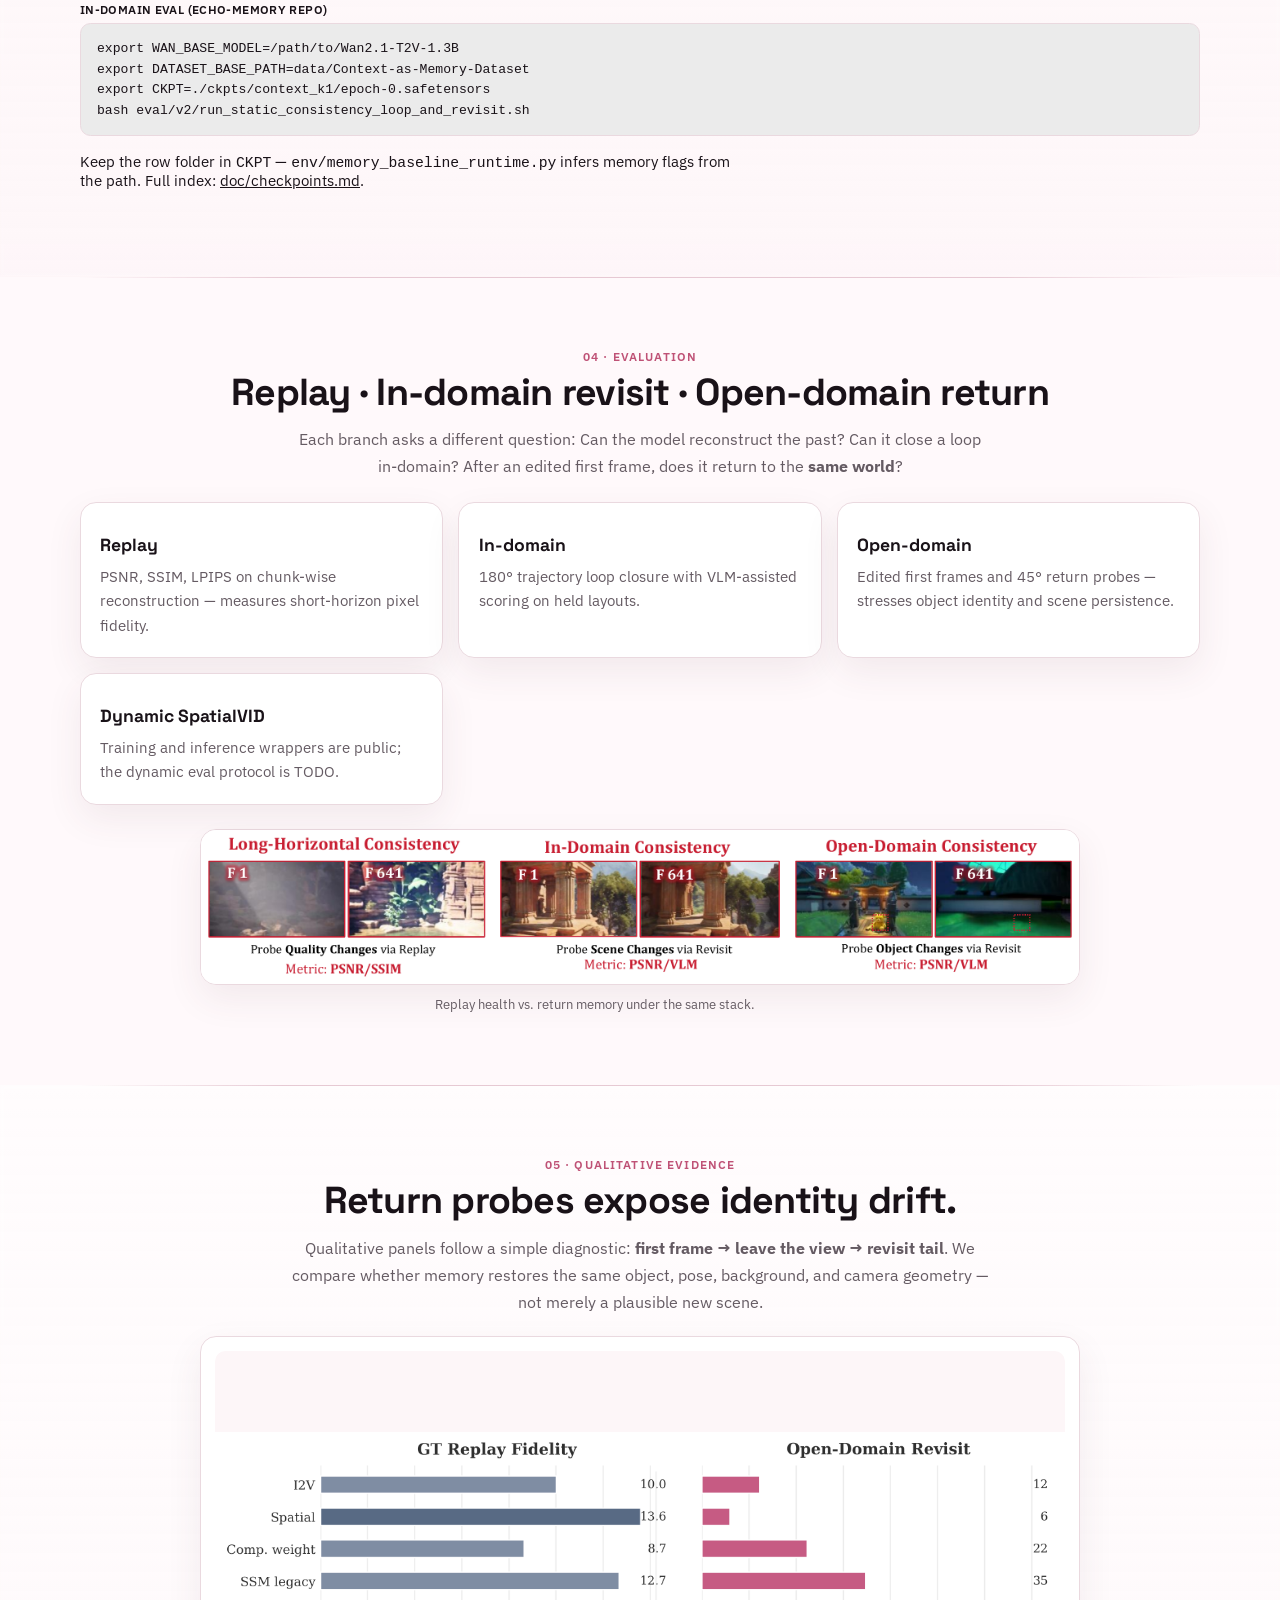
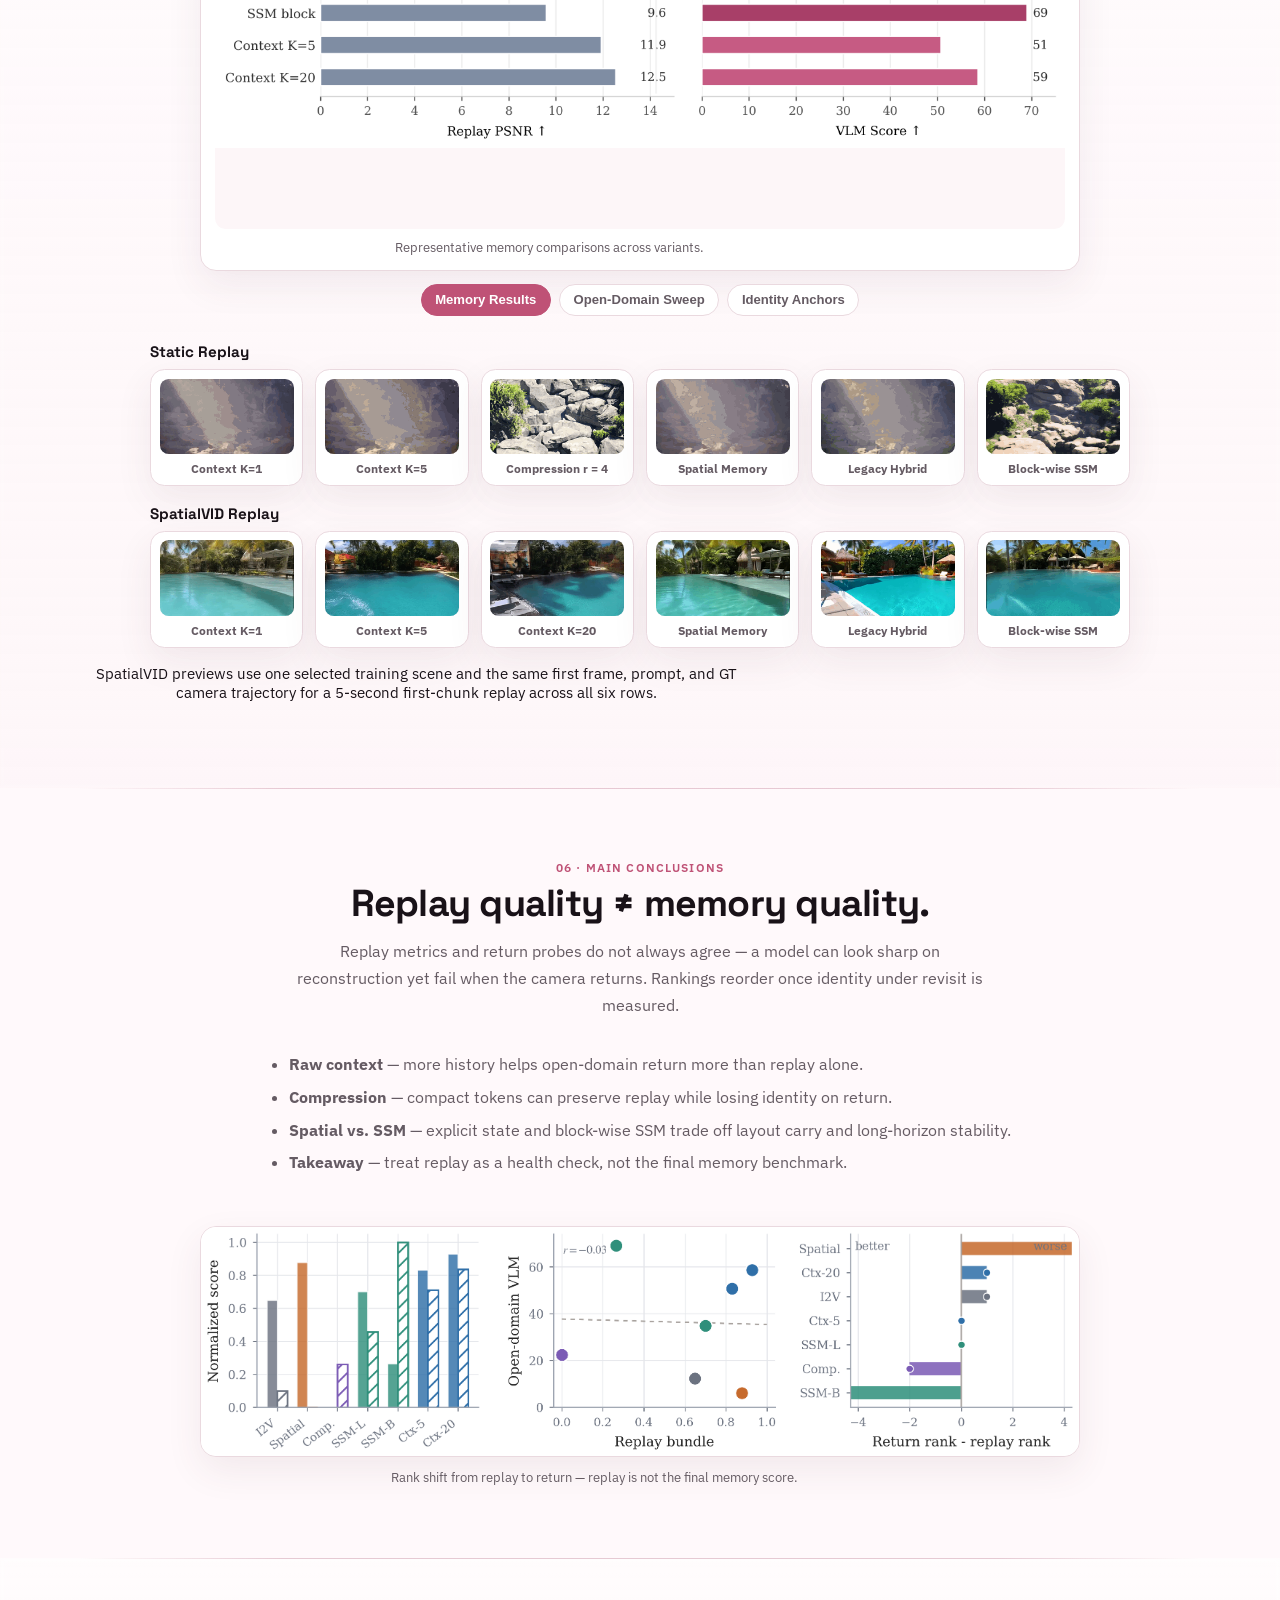
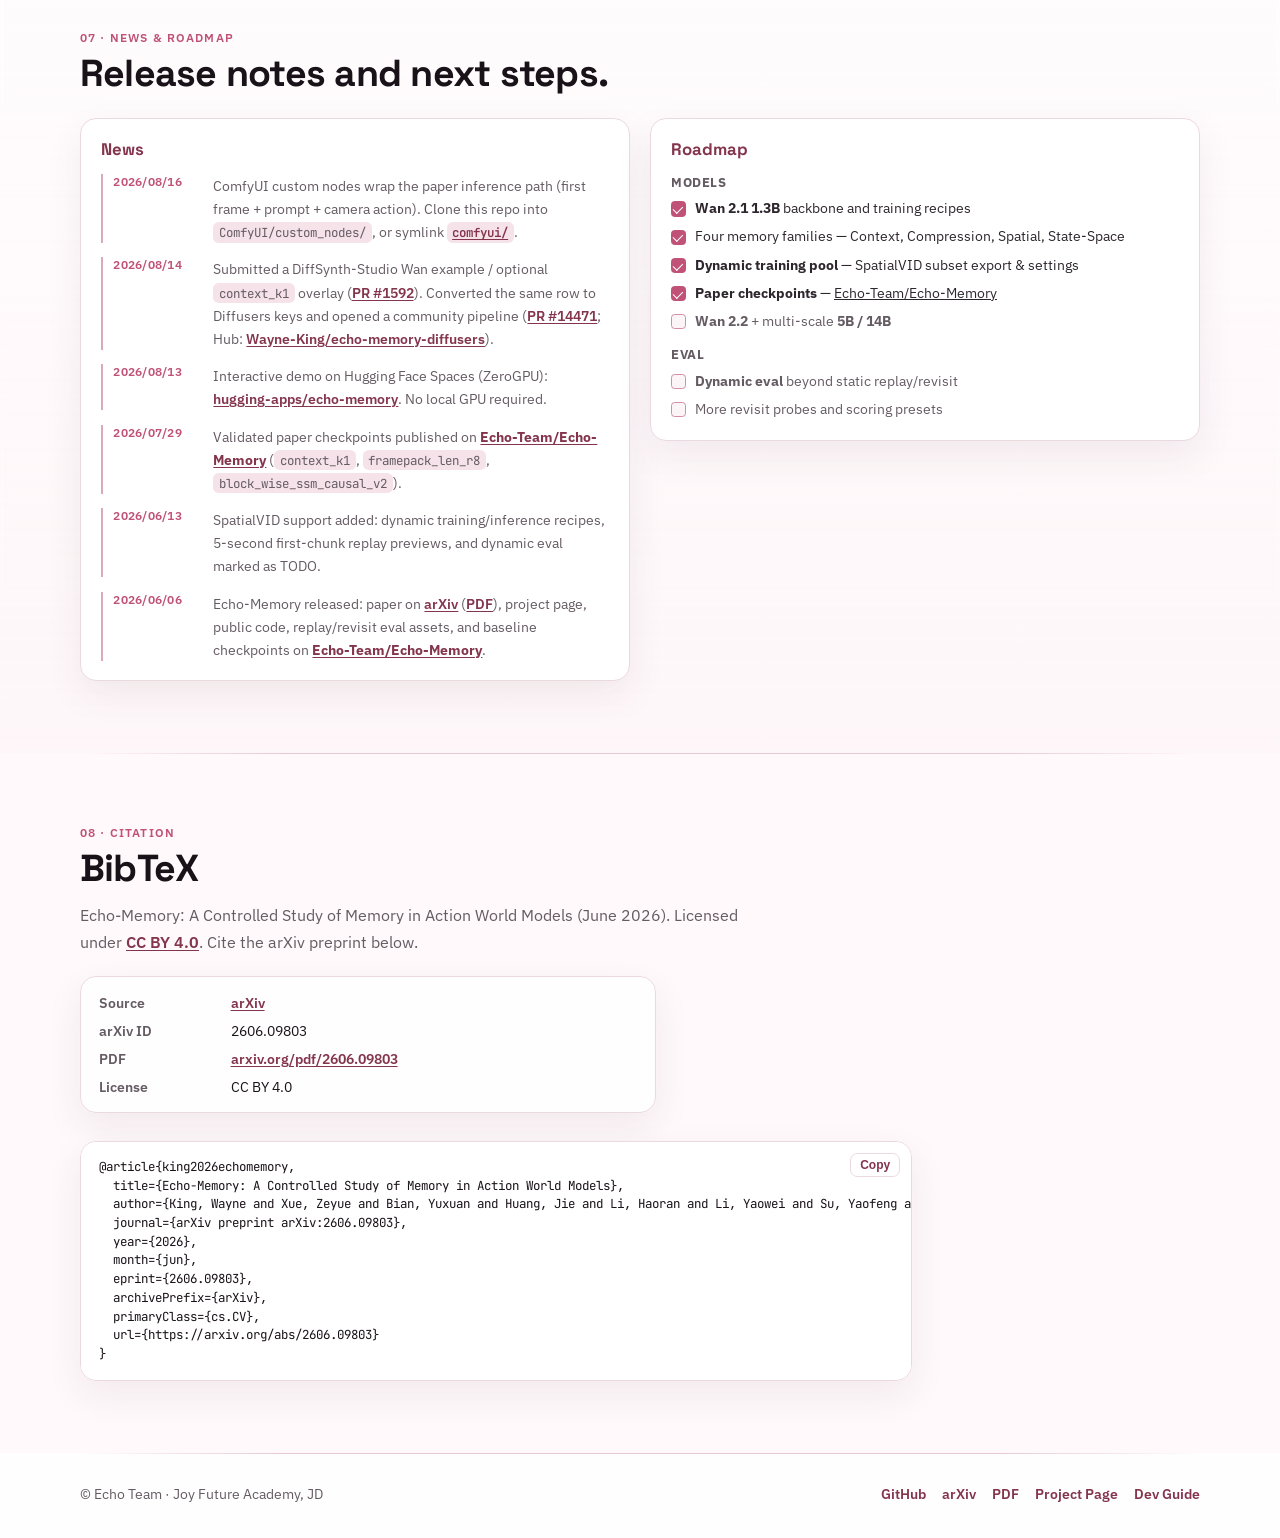
==== commit 4c23faf1: "Add ComfyUI nodes for the paper inference path. Co-authored-by: Cursor <cursoragent@cursor.com>" ====
--- a/docs/index.html
+++ b/docs/index.html
@@ -517,6 +517,12 @@
               <h3 class="updates-heading" data-i18n="updates.news">News</h3>
               <ul class="news-feed">
                 <li class="news-item">
+                  <time datetime="2026-08-16">2026/08/16</time>
+                  <p data-i18n-html="updates.news_comfyui">
+                    ComfyUI custom nodes wrap the paper inference path.
+                  </p>
+                </li>
+                <li class="news-item">
                   <time datetime="2026-08-14">2026/08/14</time>
                   <p data-i18n-html="updates.news_frameworks">
                     DiffSynth example and Diffusers community pipeline submitted for context_k1.
